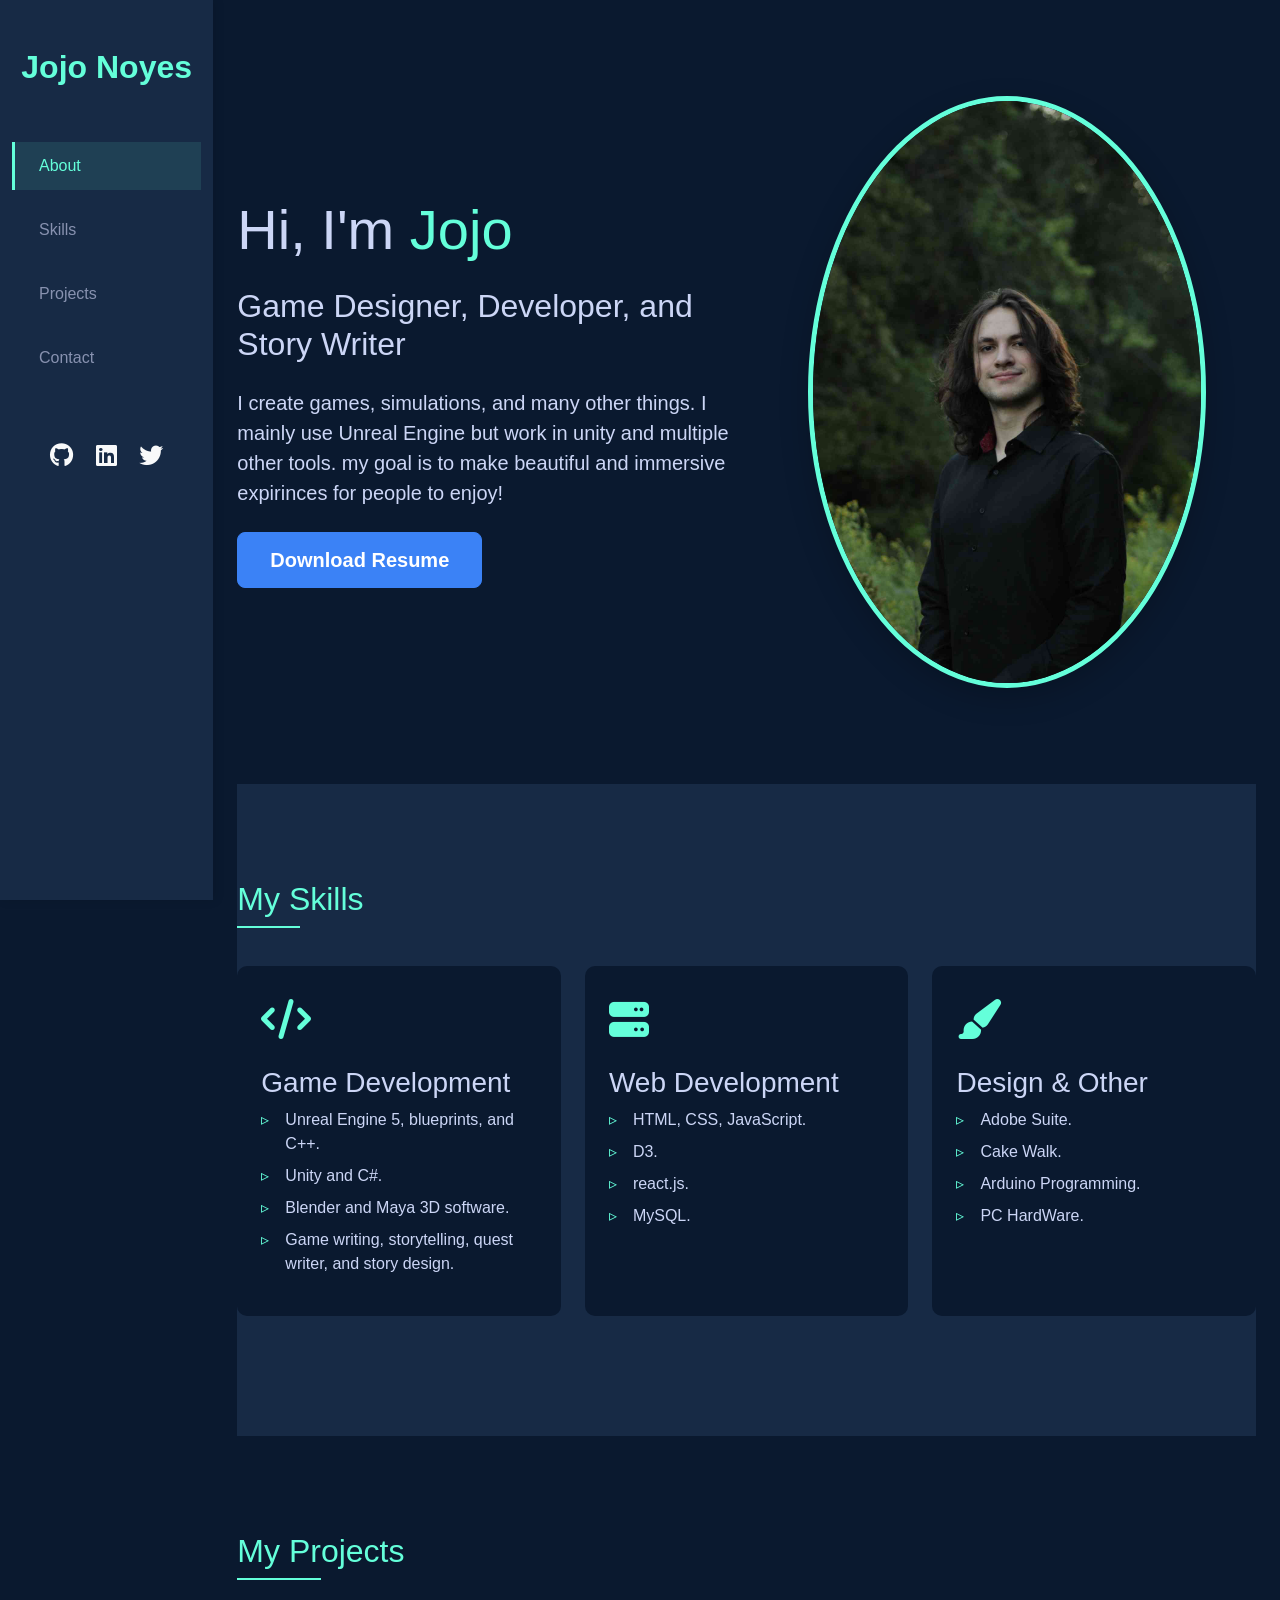
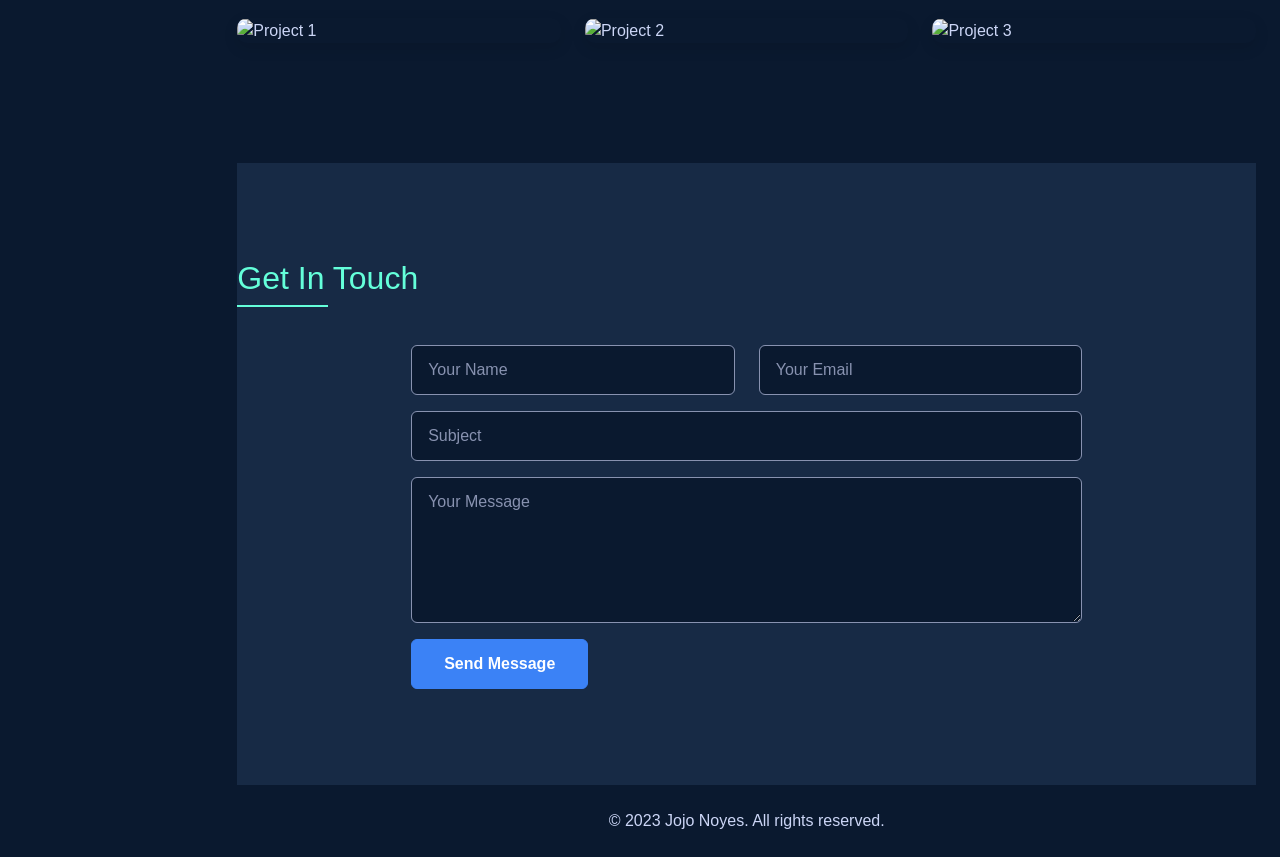
==== index.html @ c85f44bb "First" ====
<!DOCTYPE html>
<html lang="en">
<head>
    <meta charset="UTF-8">
    <meta name="viewport" content="width=device-width, initial-scale=1.0">
    <title>Jojo Noyes | Portfolio</title>
    <!-- Bootstrap CSS -->
    <link href="https://cdn.jsdelivr.net/npm/bootstrap@5.3.0/dist/css/bootstrap.min.css" rel="stylesheet">
    <!-- Font Awesome -->
    <link rel="stylesheet" href="https://cdnjs.cloudflare.com/ajax/libs/font-awesome/6.4.0/css/all.min.css">
    <!-- Custom CSS -->
    <link rel="stylesheet" href="styles.css">
</head>
<body data-bs-spy="scroll" data-bs-target="#sidebar">
    <div class="container-fluid">
        <div class="row">
            <!-- Sidebar Navigation -->
            <nav id="sidebar" class="col-md-3 col-lg-2 d-md-block sidebar collapse">
                <div class="position-sticky pt-5">
                    <div class="sidebar-logo text-center mb-5">
                        <h2>Jojo Noyes</h2>
                    </div>
                    <ul class="nav flex-column">
                        <li class="nav-item">
                            <a class="nav-link active" href="#about">About</a>
                        </li>
                        <li class="nav-item">
                            <a class="nav-link" href="#skills">Skills</a>
                        </li>
                        <li class="nav-item">
                            <a class="nav-link" href="#projects">Projects</a>
                        </li>
                        <li class="nav-item">
                            <a class="nav-link" href="#contact">Contact</a>
                        </li>
                    </ul>
                    <div class="social-icons mt-5 text-center">
                        <a href="#" class="text-light mx-2"><i class="fab fa-github"></i></a>
                        <a href="#" class="text-light mx-2"><i class="fab fa-linkedin"></i></a>
                        <a href="#" class="text-light mx-2"><i class="fab fa-twitter"></i></a>
                    </div>
                </div>
            </nav>

            <!-- Main Content -->
            <main class="col-md-9 ms-sm-auto col-lg-10 px-md-4">
                <!-- About Section -->
                <section id="about" class="section-padding">
                    <div class="row align-items-center">
                        <div class="col-lg-6">
                            <h1 class="display-4 mb-4">Hi, I'm <span class="text-highlight">Jojo</span></h1>
                            <h2 class="mb-4">Game Designer, Developer, and Story Writer</h2>
                            <p class="lead mb-4">I create games, simulations, and many other things. I mainly use Unreal Engine but work in unity and multiple other tools. my goal is to make beautiful and immersive expirinces for people to enjoy!</p>
                            <button class="btn btn-primary btn-lg">Download Resume</button>
                        </div>
                        <div class="col-lg-6 text-center">
                            <img src="Jojo.jpg" alt="Profile Image" class="img-fluid rounded-circle profile-img">
                        </div>
                    </div>
                </section>

                <!-- Skills Section -->
                <section id="skills" class="section-padding bg-alt">
                    <div class="row">
                        <div class="col-12">
                            <h2 class="section-title mb-5">My Skills</h2>
                        </div>
                    </div>
                    <div class="row">
                        <div class="col-md-4 mb-4">
                            <div class="skill-card p-4">
                                <div class="skill-icon mb-3">
                                    <i class="fas fa-code"></i>
                                </div>
                                <h3>Game Development</h3>
                                <ul class="skill-list">
                                    <li>Unreal Engine 5, blueprints, and C++.</li>
                                    <li>Unity and C#.</li>
                                    <li>Blender and Maya 3D software.</li>
                                    <li>Game writing, storytelling, quest writer, and story design.</li>
                                </ul>
                            </div>
                        </div>
                        <div class="col-md-4 mb-4">
                            <div class="skill-card p-4">
                                <div class="skill-icon mb-3">
                                    <i class="fas fa-server"></i>
                                </div>
                                <h3>Web Development</h3>
                                <ul class="skill-list">
                                    <li>HTML, CSS, JavaScript.</li>
                                    <li>D3.</li>
                                    <li>react.js.</li>
                                    <li>MySQL.</li>
                                </ul>
                            </div>
                        </div>
                        <div class="col-md-4 mb-4">
                            <div class="skill-card p-4">
                                <div class="skill-icon mb-3">
                                    <i class="fas fa-paint-brush"></i>
                                </div>
                                <h3>Design & Other</h3>
                                <ul class="skill-list">
                                    <li>Adobe Suite.</li>
                                    <li>Cake Walk.</li>
                                    <li>Arduino Programming.</li>
                                    <li>PC HardWare.</li>
                                </ul>
                            </div>
                        </div>
                    </div>
                </section>

                <!-- Projects Section -->
                <section id="projects" class="section-padding">
                    <div class="row">
                        <div class="col-12">
                            <h2 class="section-title mb-5">My Projects</h2>
                        </div>
                    </div>
                    <div class="row">
                        <div class="col-md-6 col-lg-4 mb-4">
                            <div class="project-card">
                                <img src="https://via.placeholder.com/600x400" class="card-img-top" alt="Project 1">
                                <div class="project-overlay">
                                    <h3>E-commerce Website</h3>
                                    <p>Full-stack e-commerce platform with React and Node.js</p>
                                    <a href="#" class="btn btn-outline-light">View Project</a>
                                </div>
                            </div>
                        </div>
                        <div class="col-md-6 col-lg-4 mb-4">
                            <div class="project-card">
                                <img src="https://via.placeholder.com/600x400" class="card-img-top" alt="Project 2">
                                <div class="project-overlay">
                                    <h3>Portfolio Template</h3>
                                    <p>Responsive portfolio template with Bootstrap</p>
                                    <a href="#" class="btn btn-outline-light">View Project</a>
                                </div>
                            </div>
                        </div>
                        <div class="col-md-6 col-lg-4 mb-4">
                            <div class="project-card">
                                <img src="https://via.placeholder.com/600x400" class="card-img-top" alt="Project 3">
                                <div class="project-overlay">
                                    <h3>Task Management App</h3>
                                    <p>Kanban-style task management application</p>
                                    <a href="#" class="btn btn-outline-light">View Project</a>
                                </div>
                            </div>
                        </div>
                    </div>
                </section>

                <!-- Contact Section -->
                <section id="contact" class="section-padding bg-alt">
                    <div class="row">
                        <div class="col-12">
                            <h2 class="section-title mb-5">Get In Touch</h2>
                        </div>
                    </div>
                    <div class="row justify-content-center">
                        <div class="col-lg-8">
                            <form id="contactForm">
                                <div class="row">
                                    <div class="col-md-6 mb-3">
                                        <input type="text" class="form-control" placeholder="Your Name" required>
                                    </div>
                                    <div class="col-md-6 mb-3">
                                        <input type="email" class="form-control" placeholder="Your Email" required>
                                    </div>
                                </div>
                                <div class="mb-3">
                                    <input type="text" class="form-control" placeholder="Subject">
                                </div>
                                <div class="mb-3">
                                    <textarea class="form-control" rows="5" placeholder="Your Message" required></textarea>
                                </div>
                                <button type="submit" class="btn btn-primary">Send Message</button>
                            </form>
                        </div>
                    </div>
                </section>

                <!-- Footer -->
                <footer class="py-4 text-center">
                    <p class="mb-0">&copy; 2023 Jojo Noyes. All rights reserved.</p>
                </footer>
            </main>
        </div>
    </div>

    <!-- Bootstrap JS Bundle with Popper -->
    <script src="https://cdn.jsdelivr.net/npm/bootstrap@5.3.0/dist/js/bootstrap.bundle.min.js"></script>
    <!-- Custom JS -->
    <script src="script.js"></script>
</body>
</html>
---- styles.css ----
:root {
    --primary-dark: #0a192f;    /* Navy blue */
    --primary-light: #172a45;   /* Lighter navy */
    --secondary-dark: #1e3a8a;  /* Darker blue */
    --accent-color: #64ffda;    /* Teal accent */
    --text-primary: #ccd6f6;    /* Light gray-blue */
    --text-secondary: #8892b0;  /* Gray-blue */
    --highlight-color: #3b82f6; /* Bright blue for contrast */
}

body {
    font-family: 'Segoe UI', Tahoma, Geneva, Verdana, sans-serif;
    background-color: var(--primary-dark);
    color: var(--text-primary);
    overflow-x: hidden;
}

/* Sidebar Styles */
#sidebar {
    background-color: var(--primary-light);
    min-height: 100vh;
    position: fixed;
    box-shadow: 2px 0 10px rgba(0, 0, 0, 0.1);
    z-index: 1000;
}

.sidebar-logo h2 {
    color: var(--accent-color);
    font-weight: 700;
}

.nav-link {
    color: var(--text-secondary);
    margin: 0.5rem 0;
    padding: 0.75rem 1.5rem;
    border-left: 3px solid transparent;
    transition: all 0.3s ease;
}

.nav-link:hover, .nav-link.active {
    color: var(--accent-color);
    border-left: 3px solid var(--accent-color);
    background-color: rgba(100, 255, 218, 0.1);
}

.social-icons {
    font-size: 1.5rem;
}

.social-icons a {
    transition: color 0.3s ease;
}

.social-icons a:hover {
    color: var(--accent-color) !important;
}

/* Main Content Styles */
main {
    margin-left: 0;
    transition: margin-left 0.3s ease;
}

.section-padding {
    padding: 6rem 0;
}

.bg-alt {
    background-color: var(--primary-light);
}

.section-title {
    color: var(--accent-color);
    position: relative;
    display: inline-block;
}

.section-title::after {
    content: '';
    position: absolute;
    width: 50%;
    height: 2px;
    background-color: var(--accent-color);
    bottom: -10px;
    left: 0;
}

/* About Section */
.profile-img {
    max-width: 80%;
    border: 5px solid var(--accent-color);
    box-shadow: 0 10px 30px rgba(0, 0, 0, 0.2);
}

.text-highlight {
    color: var(--accent-color);
}

.btn-primary {
    background-color: var(--highlight-color);
    border-color: var(--highlight-color);
    padding: 0.75rem 2rem;
    font-weight: 600;
    transition: all 0.3s ease;
}

.btn-primary:hover {
    background-color: transparent;
    color: var(--highlight-color);
    border-color: var(--highlight-color);
    transform: translateY(-3px);
}

/* Skills Section */
.skill-card {
    background-color: var(--primary-dark);
    border-radius: 10px;
    transition: transform 0.3s ease, box-shadow 0.3s ease;
    height: 100%;
}

.skill-card:hover {
    transform: translateY(-10px);
    box-shadow: 0 10px 20px rgba(0, 0, 0, 0.2);
}

.skill-icon {
    font-size: 2.5rem;
    color: var(--accent-color);
}

.skill-list {
    list-style: none;
    padding: 0;
}

.skill-list li {
    margin-bottom: 0.5rem;
    position: relative;
    padding-left: 1.5rem;
}

.skill-list li::before {
    content: '▹';
    position: absolute;
    left: 0;
    color: var(--accent-color);
}

/* Projects Section */
.project-card {
    position: relative;
    border-radius: 10px;
    overflow: hidden;
    box-shadow: 0 5px 15px rgba(0, 0, 0, 0.1);
    transition: transform 0.3s ease;
    height: 100%;
}

.project-card img {
    transition: transform 0.5s ease;
}

.project-card:hover img {
    transform: scale(1.1);
}

.project-overlay {
    position: absolute;
    top: 0;
    left: 0;
    width: 100%;
    height: 100%;
    background: rgba(10, 25, 47, 0.9);
    display: flex;
    flex-direction: column;
    justify-content: center;
    align-items: center;
    opacity: 0;
    transition: opacity 0.3s ease;
    padding: 2rem;
    text-align: center;
}

.project-card:hover .project-overlay {
    opacity: 1;
}

.project-overlay h3 {
    color: var(--accent-color);
    margin-bottom: 1rem;
}

/* Contact Section */
#contactForm .form-control {
    background-color: var(--primary-dark);
    border: 1px solid var(--text-secondary);
    color: var(--text-primary);
    padding: 0.75rem 1rem;
}

#contactForm .form-control:focus {
    border-color: var(--accent-color);
    box-shadow: 0 0 0 0.25rem rgba(100, 255, 218, 0.25);
}

#contactForm .form-control::placeholder {
    color: var(--text-secondary);
}

/* Responsive Styles */
@media (max-width: 991.98px) {
    #sidebar {
        width: 100%;
        height: auto;
        position: relative;
        min-height: auto;
    }
    
    main {
        margin-left: 0;
    }
    
    .section-padding {
        padding: 4rem 0;
    }
}

@media (max-width: 767.98px) {
    .profile-img {
        max-width: 60%;
        margin-top: 2rem;
    }
    
    .section-title::after {
        width: 100%;
    }
}

/* Animation */
@keyframes fadeIn {
    from { opacity: 0; transform: translateY(20px); }
    to { opacity: 1; transform: translateY(0); }
}

.section-padding {
    animation: fadeIn 0.8s ease forwards;
}

/* Delay animations for each section */
#skills {
    animation-delay: 0.2s;
}

#projects {
    animation-delay: 0.4s;
}

#contact {
    animation-delay: 0.6s;
}
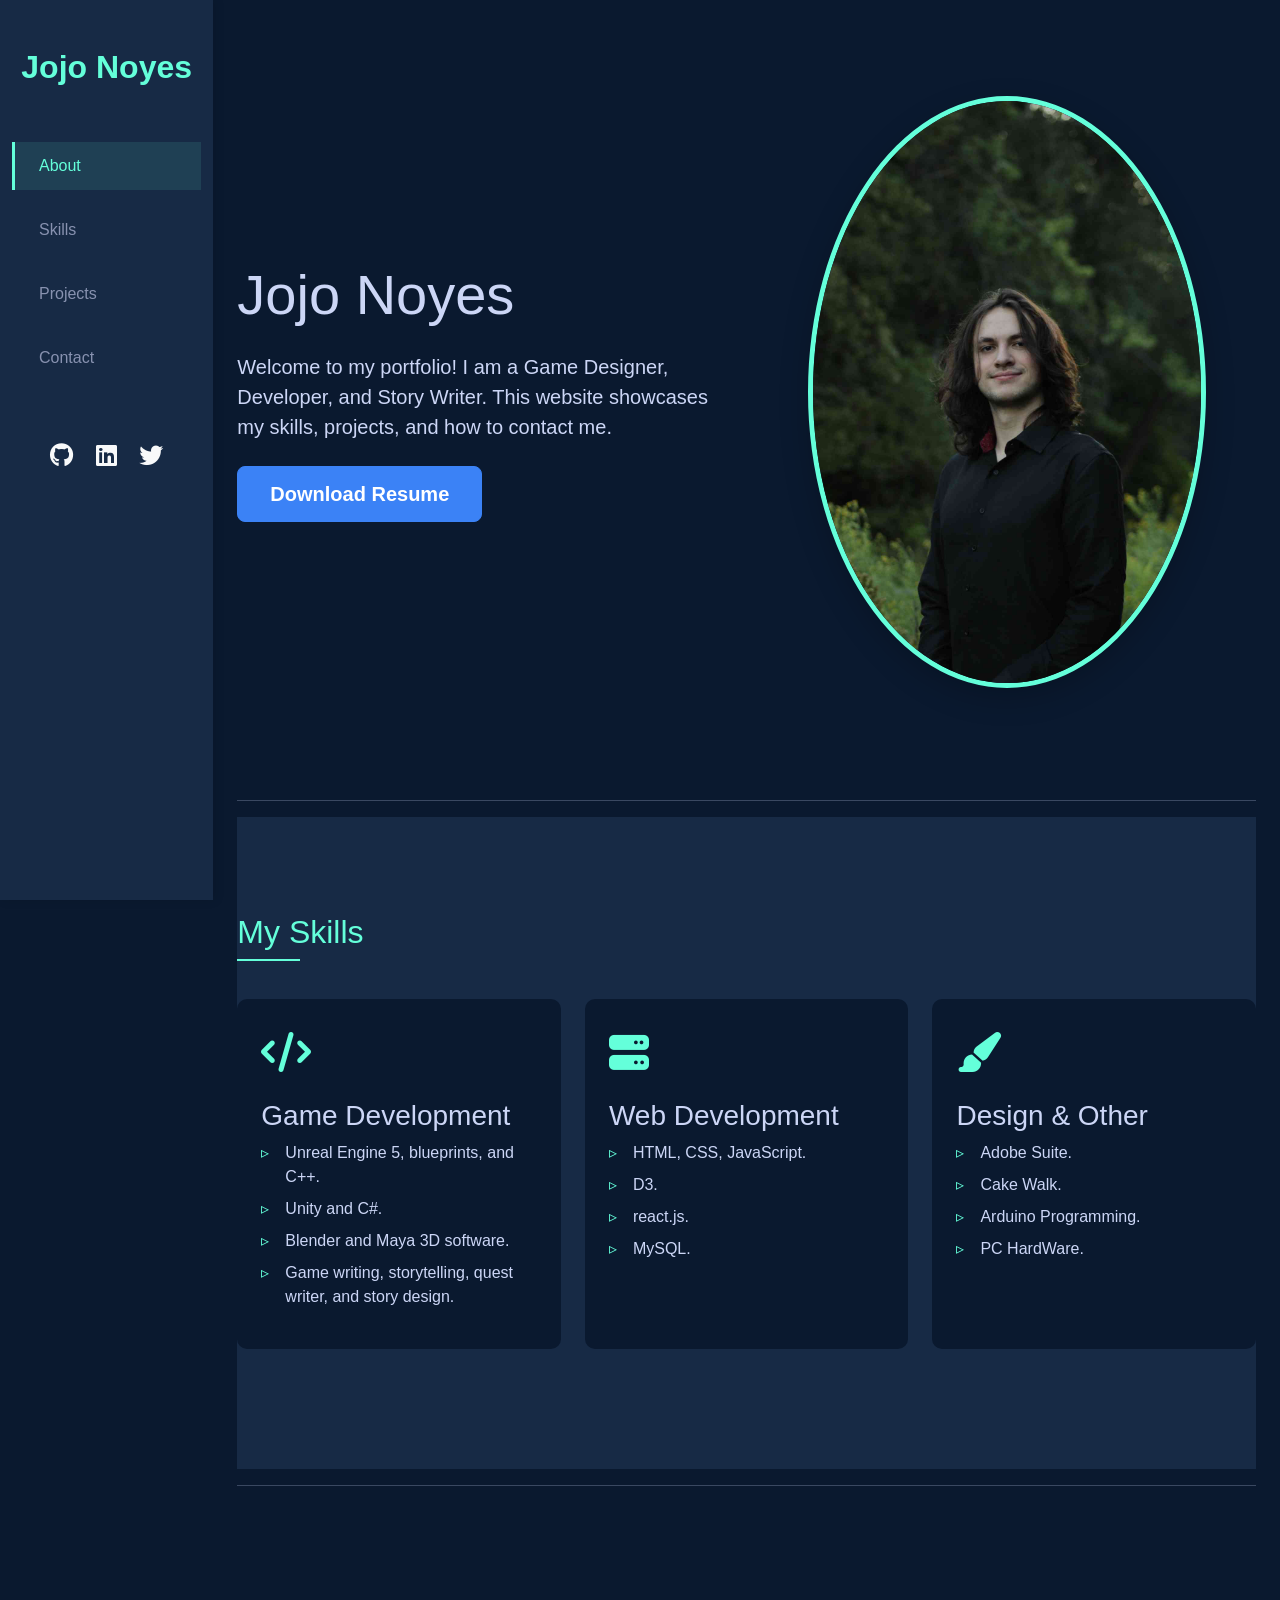
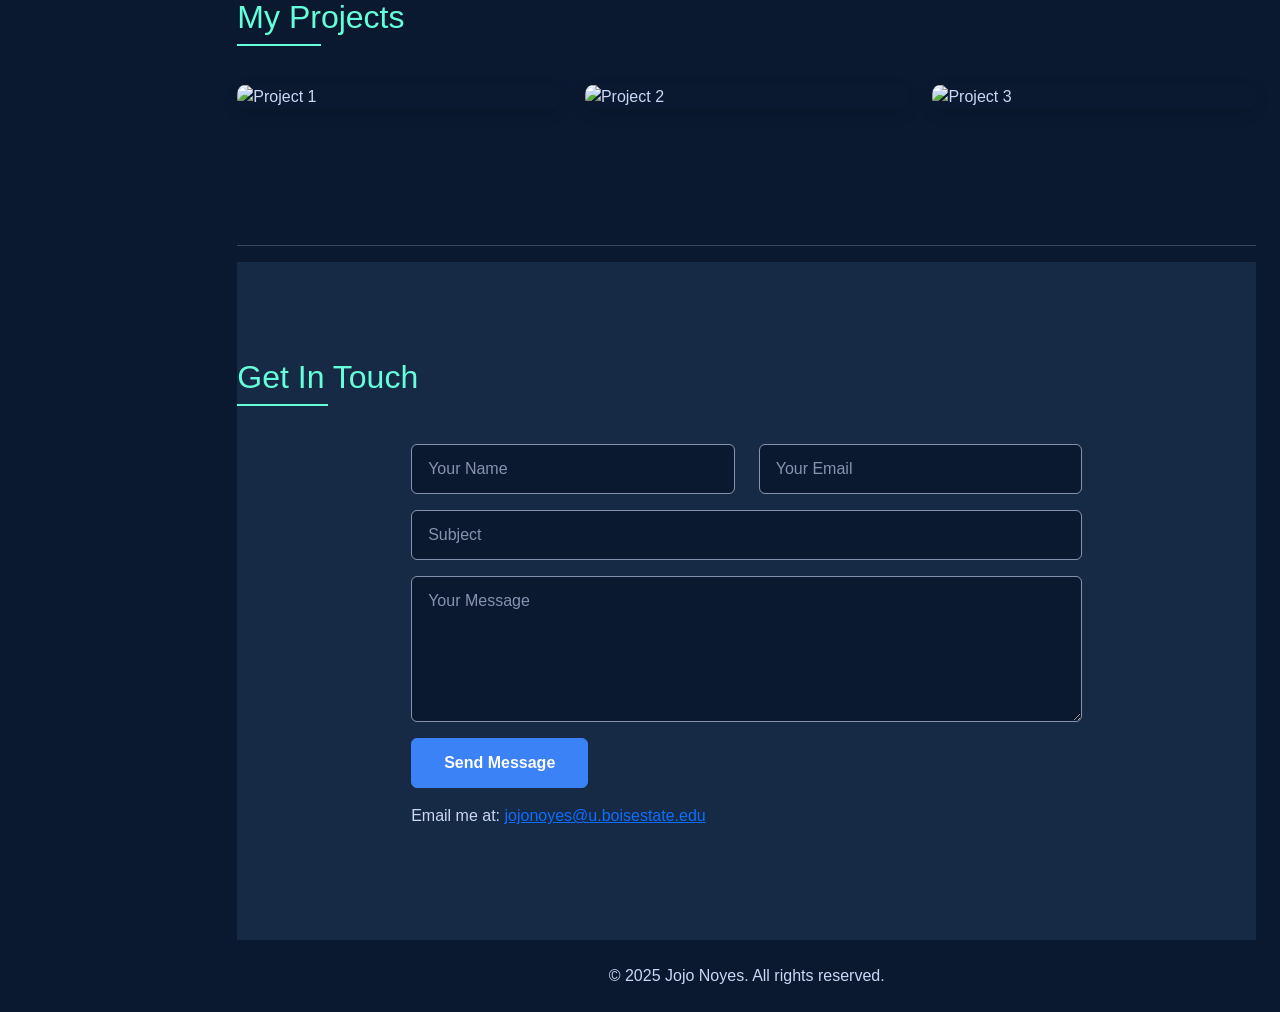
==== commit a5b43767: "Update index.html" ====
--- a/index.html
+++ b/index.html
@@ -48,16 +48,16 @@
                 <section id="about" class="section-padding">
                     <div class="row align-items-center">
                         <div class="col-lg-6">
-                            <h1 class="display-4 mb-4">Hi, I'm <span class="text-highlight">Jojo</span></h1>
-                            <h2 class="mb-4">Game Designer, Developer, and Story Writer</h2>
-                            <p class="lead mb-4">I create games, simulations, and many other things. I mainly use Unreal Engine but work in unity and multiple other tools. my goal is to make beautiful and immersive expirinces for people to enjoy!</p>
+                            <h1 class="display-4 mb-4">Jojo Noyes</h1> <!-- Changed to <h1> -->
+                            <p class="lead mb-4">Welcome to my portfolio! I am a Game Designer, Developer, and Story Writer. This website showcases my skills, projects, and how to contact me.</p> <!-- Added brief intro -->
                             <button class="btn btn-primary btn-lg">Download Resume</button>
                         </div>
                         <div class="col-lg-6 text-center">
-                            <img src="Jojo.jpg" alt="Profile Image" class="img-fluid rounded-circle profile-img">
-                        </div>
-                    </div>
-                </section>
+                            <img src="Jojo.jpg" alt="Profile Image" class="img-fluid rounded-circle profile-img"> <!-- Image already present -->
+                        </div>
+                    </div>
+                </section>
+                <hr> <!-- Added horizontal rule -->
 
                 <!-- Skills Section -->
                 <section id="skills" class="section-padding bg-alt">
@@ -111,6 +111,7 @@
                         </div>
                     </div>
                 </section>
+                <hr> <!-- Added horizontal rule -->
 
                 <!-- Projects Section -->
                 <section id="projects" class="section-padding">
@@ -125,8 +126,8 @@
                                 <img src="https://via.placeholder.com/600x400" class="card-img-top" alt="Project 1">
                                 <div class="project-overlay">
                                     <h3>E-commerce Website</h3>
-                                    <p>Full-stack e-commerce platform with React and Node.js</p>
-                                    <a href="#" class="btn btn-outline-light">View Project</a>
+                                    <p>Lorem ipsum dolor sit amet, consectetur adipiscing elit. Integer nec odio.</p> <!-- Placeholder text -->
+                                    <a href="https://example.com" class="btn btn-outline-light">View Project</a> <!-- Hyperlink -->
                                 </div>
                             </div>
                         </div>
@@ -152,6 +153,7 @@
                         </div>
                     </div>
                 </section>
+                <hr> <!-- Added horizontal rule -->
 
                 <!-- Contact Section -->
                 <section id="contact" class="section-padding bg-alt">
@@ -179,13 +181,14 @@
                                 </div>
                                 <button type="submit" class="btn btn-primary">Send Message</button>
                             </form>
+                            <p class="mt-3">Email me at: <a href="mailto:jojo@example.com">jojonoyes@u.boisestate.edu</a></p> <!-- Hyperlink for email -->
                         </div>
                     </div>
                 </section>
 
                 <!-- Footer -->
                 <footer class="py-4 text-center">
-                    <p class="mb-0">&copy; 2023 Jojo Noyes. All rights reserved.</p>
+                    <p class="mb-0">&copy; 2025 Jojo Noyes. All rights reserved.</p>
                 </footer>
             </main>
         </div>
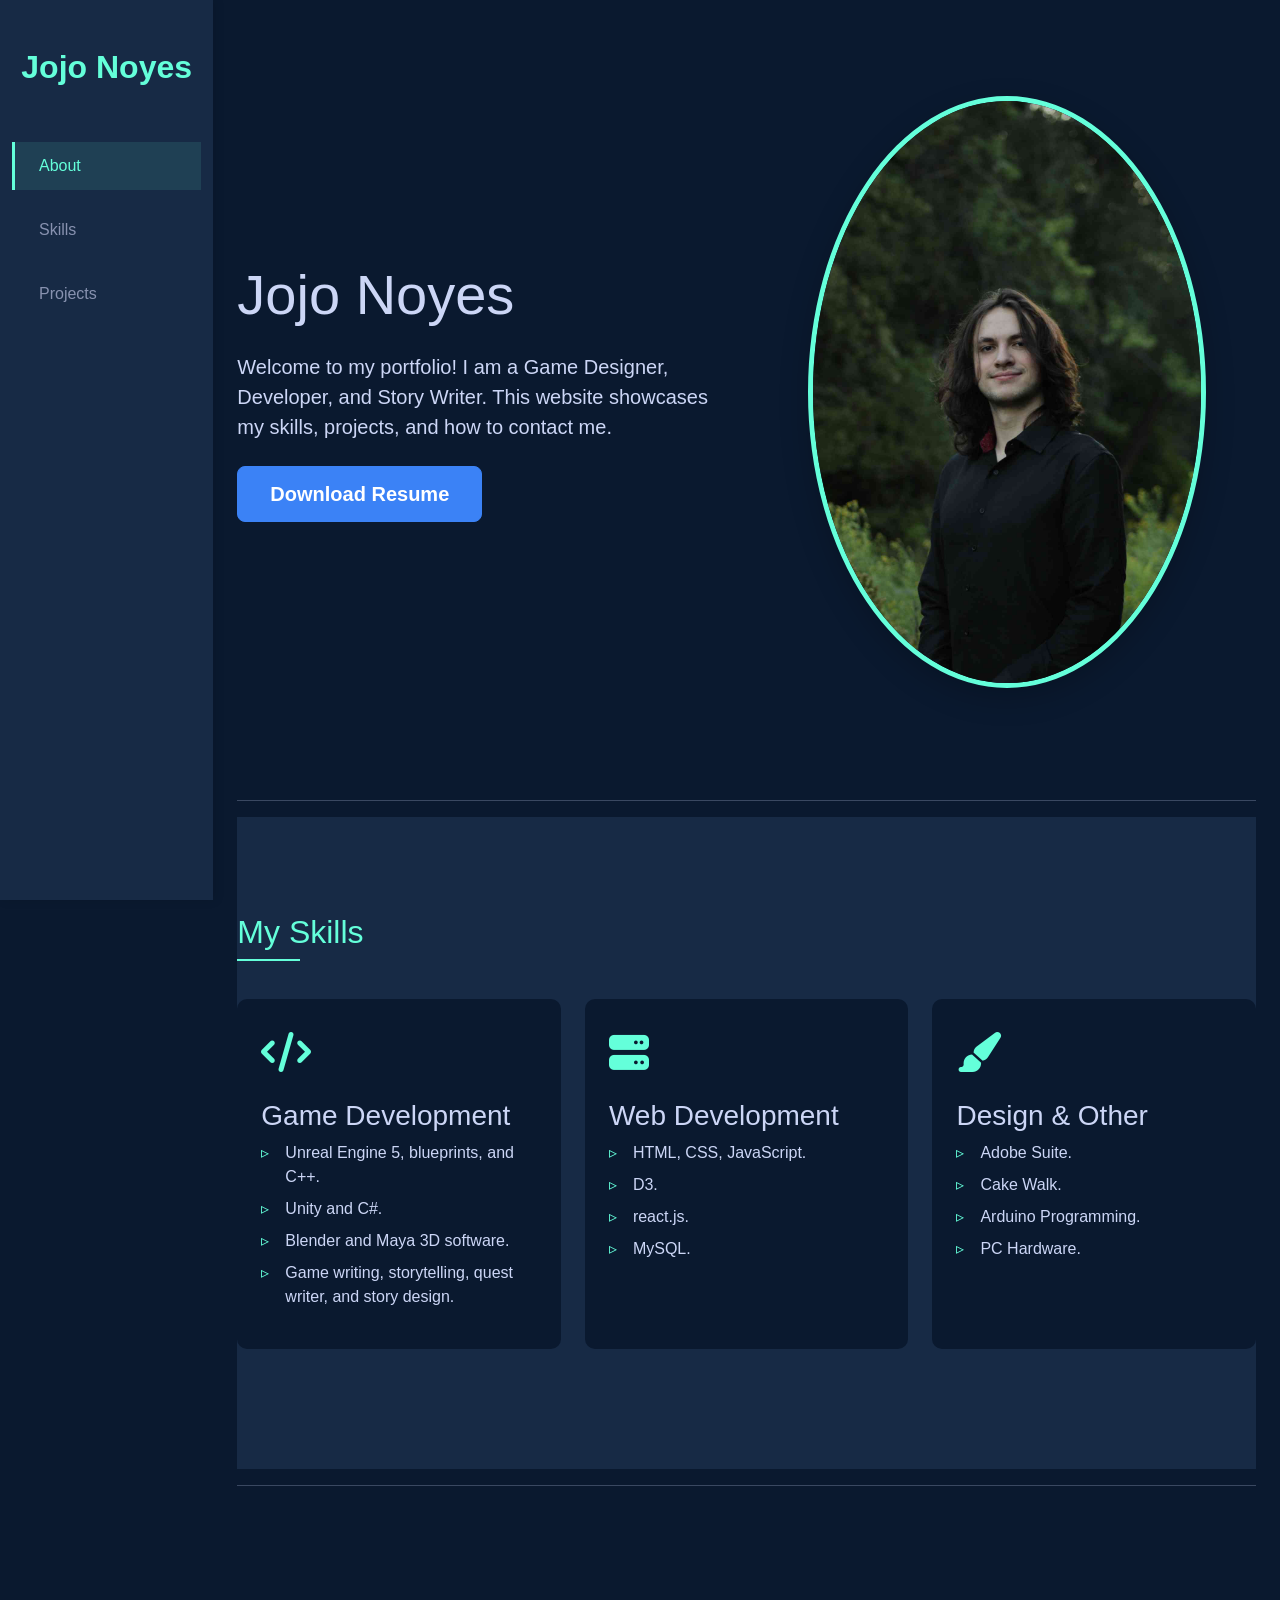
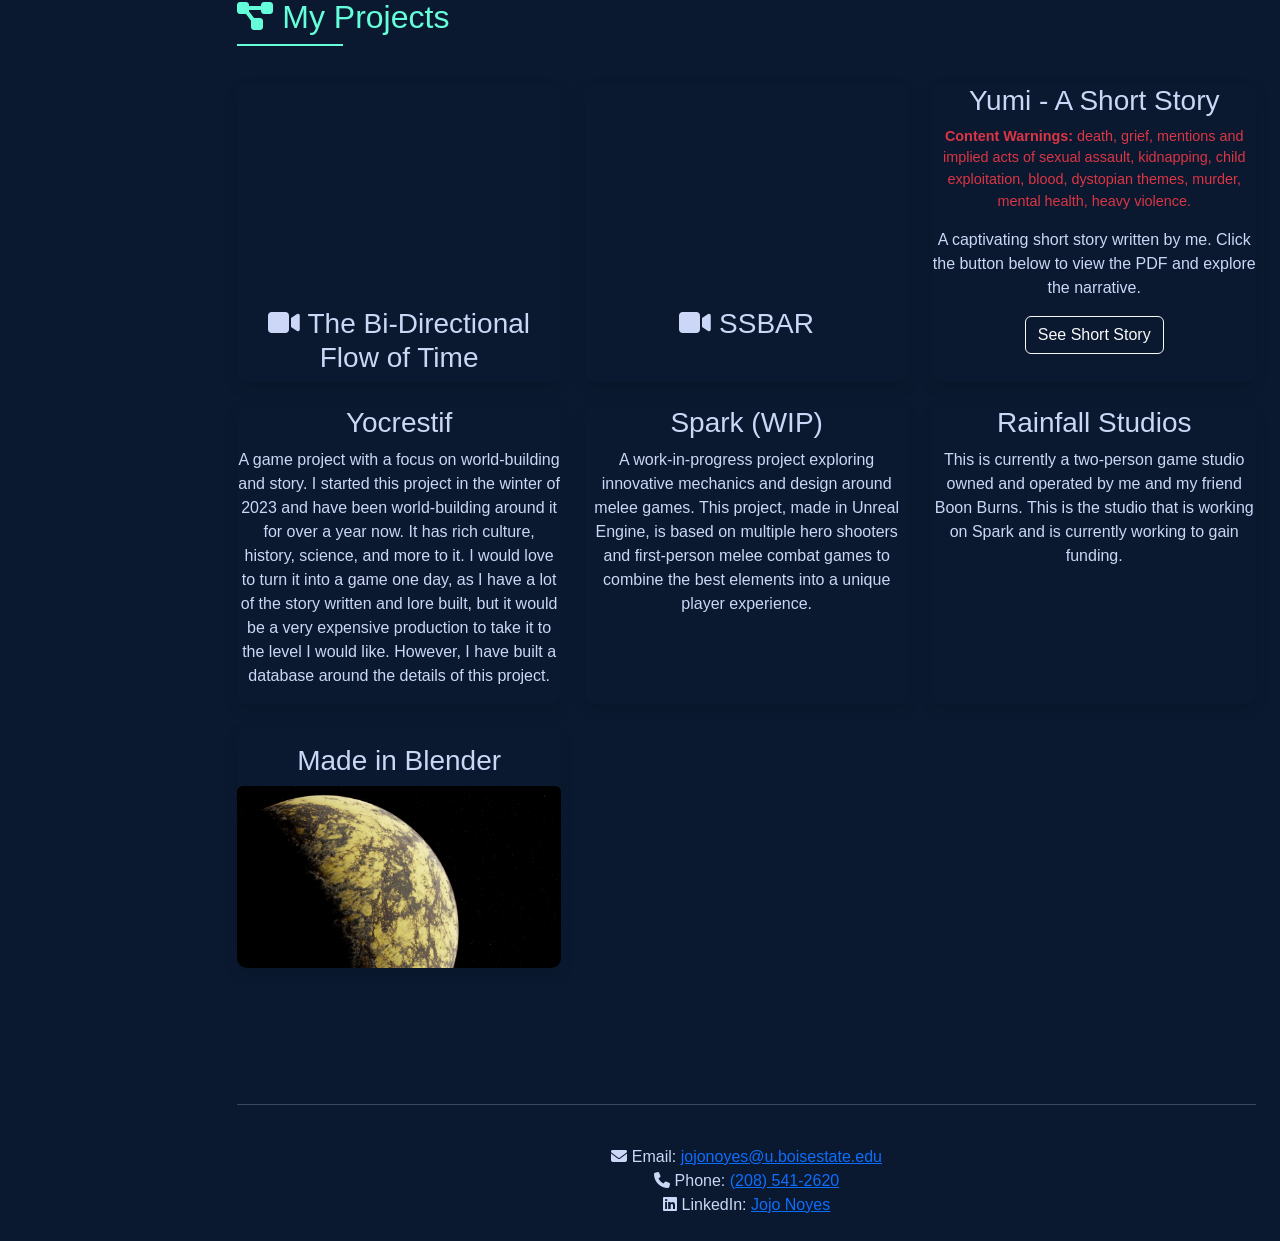
==== commit 09d20378: "main update to finished" ====
--- a/index.html
+++ b/index.html
@@ -30,15 +30,7 @@
                         <li class="nav-item">
                             <a class="nav-link" href="#projects">Projects</a>
                         </li>
-                        <li class="nav-item">
-                            <a class="nav-link" href="#contact">Contact</a>
-                        </li>
                     </ul>
-                    <div class="social-icons mt-5 text-center">
-                        <a href="#" class="text-light mx-2"><i class="fab fa-github"></i></a>
-                        <a href="#" class="text-light mx-2"><i class="fab fa-linkedin"></i></a>
-                        <a href="#" class="text-light mx-2"><i class="fab fa-twitter"></i></a>
-                    </div>
                 </div>
             </nav>
 
@@ -105,7 +97,7 @@
                                     <li>Adobe Suite.</li>
                                     <li>Cake Walk.</li>
                                     <li>Arduino Programming.</li>
-                                    <li>PC HardWare.</li>
+                                    <li>PC Hardware.</li>
                                 </ul>
                             </div>
                         </div>
@@ -117,78 +109,86 @@
                 <section id="projects" class="section-padding">
                     <div class="row">
                         <div class="col-12">
-                            <h2 class="section-title mb-5">My Projects</h2>
-                        </div>
-                    </div>
-                    <div class="row">
-                        <div class="col-md-6 col-lg-4 mb-4">
-                            <div class="project-card">
-                                <img src="https://via.placeholder.com/600x400" class="card-img-top" alt="Project 1">
-                                <div class="project-overlay">
-                                    <h3>E-commerce Website</h3>
-                                    <p>Lorem ipsum dolor sit amet, consectetur adipiscing elit. Integer nec odio.</p> <!-- Placeholder text -->
-                                    <a href="https://example.com" class="btn btn-outline-light">View Project</a> <!-- Hyperlink -->
-                                </div>
-                            </div>
-                        </div>
-                        <div class="col-md-6 col-lg-4 mb-4">
-                            <div class="project-card">
-                                <img src="https://via.placeholder.com/600x400" class="card-img-top" alt="Project 2">
-                                <div class="project-overlay">
-                                    <h3>Portfolio Template</h3>
-                                    <p>Responsive portfolio template with Bootstrap</p>
-                                    <a href="#" class="btn btn-outline-light">View Project</a>
-                                </div>
-                            </div>
-                        </div>
-                        <div class="col-md-6 col-lg-4 mb-4">
-                            <div class="project-card">
-                                <img src="https://via.placeholder.com/600x400" class="card-img-top" alt="Project 3">
-                                <div class="project-overlay">
-                                    <h3>Task Management App</h3>
-                                    <p>Kanban-style task management application</p>
-                                    <a href="#" class="btn btn-outline-light">View Project</a>
-                                </div>
+                            <h2 class="section-title mb-5"><i class="fas fa-project-diagram"></i> My Projects</h2>
+                        </div>
+                    </div>
+                    <div class="row">
+                        <!-- Videos -->
+                        <div class="col-md-6 col-lg-4 mb-4">
+                            <div class="project-card">
+                                <iframe width="100%" height="200" src="https://www.youtube.com/embed/xebSsUXjtmE" 
+                                    title="YouTube video player" frameborder="0" allow="accelerometer; autoplay; 
+                                    clipboard-write; encrypted-media; gyroscope; picture-in-picture" allowfullscreen>
+                                </iframe>
+                                <h3 class="mt-3 text-center"><i class="fas fa-video"></i> The Bi-Directional Flow of Time</h3>
+                            </div>
+                        </div>
+                        <div class="col-md-6 col-lg-4 mb-4">
+                            <div class="project-card">
+                                <iframe width="100%" height="200" src="https://www.youtube.com/embed/q4W_JWGr3F8" 
+                                    title="YouTube video player" frameborder="0" allow="accelerometer; autoplay; 
+                                    clipboard-write; encrypted-media; gyroscope; picture-in-picture" allowfullscreen>
+                                </iframe>
+                                <h3 class="mt-3 text-center"><i class="fas fa-video"></i> SSBAR</h3>
+                            </div>
+                        </div>
+
+                        <!-- Placeholder for Short Story -->
+                        <div class="col-md-6 col-lg-4 mb-4">
+                            <div class="project-card">
+                                <h3 class="text-center">Yumi - A Short Story</h3>
+                                <p class="text-center text-danger" style="font-size: 0.9rem;">
+                                    <strong>Content Warnings:</strong> death, grief, mentions and implied acts of sexual assault, kidnapping, child exploitation, blood, dystopian themes, murder, mental health, heavy violence.
+                                </p>
+                                <p class="text-center">A captivating short story written by me. Click the button below to view the PDF and explore the narrative.</p>
+                                <div class="text-center">
+                                    <a href="short-story.pdf" class="btn btn-outline-light" download>See Short Story</a>
+                                </div>
+                            </div>
+                        </div>
+
+                        <!-- Placeholder for Yocrestif -->
+                        <div class="col-md-6 col-lg-4 mb-4">
+                            <div class="project-card">
+                                <h3 class="text-center">Yocrestif</h3>
+                                <p class="text-center">A game project with a focus on world-building and story. I started this project in the winter of 2023 and have been world-building around it for over a year now. It has rich culture, history, science, and more to it. I would love to turn it into a game one day, as I have a lot of the story written and lore built, but it would be a very expensive production to take it to the level I would like. However, I have built a database around the details of this project.</p>
+                            </div>
+                        </div>
+
+                        <!-- Placeholder for Spark -->
+                        <div class="col-md-6 col-lg-4 mb-4">
+                            <div class="project-card">
+                                <h3 class="text-center">Spark (WIP)</h3>
+                                <p class="text-center">A work-in-progress project exploring innovative mechanics and design around melee games. This project, made in Unreal Engine, is based on multiple hero shooters and first-person melee combat games to combine the best elements into a unique player experience.</p>
+                            </div>
+                        </div>
+
+                        <!-- Placeholder for Rainfall Studios -->
+                        <div class="col-md-6 col-lg-4 mb-4">
+                            <div class="project-card">
+                                <h3 class="text-center">Rainfall Studios</h3>
+                                <p class="text-center">This is currently a two-person game studio owned and operated by me and my friend Boon Burns. This is the studio that is working on Spark and is currently working to gain funding.</p>
+                            </div>
+                        </div>
+
+                        <!-- Planet Image -->
+                        <div class="col-md-6 col-lg-4 mb-4">
+                            <div class="project-card">
+                                <h3 class="mt-3 text-center">Made in Blender</h3>
+                                <img src="planet.png" alt="Planet" class="img-fluid rounded">
                             </div>
                         </div>
                     </div>
                 </section>
                 <hr> <!-- Added horizontal rule -->
 
-                <!-- Contact Section -->
-                <section id="contact" class="section-padding bg-alt">
-                    <div class="row">
-                        <div class="col-12">
-                            <h2 class="section-title mb-5">Get In Touch</h2>
-                        </div>
-                    </div>
-                    <div class="row justify-content-center">
-                        <div class="col-lg-8">
-                            <form id="contactForm">
-                                <div class="row">
-                                    <div class="col-md-6 mb-3">
-                                        <input type="text" class="form-control" placeholder="Your Name" required>
-                                    </div>
-                                    <div class="col-md-6 mb-3">
-                                        <input type="email" class="form-control" placeholder="Your Email" required>
-                                    </div>
-                                </div>
-                                <div class="mb-3">
-                                    <input type="text" class="form-control" placeholder="Subject">
-                                </div>
-                                <div class="mb-3">
-                                    <textarea class="form-control" rows="5" placeholder="Your Message" required></textarea>
-                                </div>
-                                <button type="submit" class="btn btn-primary">Send Message</button>
-                            </form>
-                            <p class="mt-3">Email me at: <a href="mailto:jojo@example.com">jojonoyes@u.boisestate.edu</a></p> <!-- Hyperlink for email -->
-                        </div>
-                    </div>
-                </section>
-
                 <!-- Footer -->
                 <footer class="py-4 text-center">
-                    <p class="mb-0">&copy; 2025 Jojo Noyes. All rights reserved.</p>
+                    <p class="mb-0">
+                        <i class="fas fa-envelope"></i> Email: <a href="mailto:jojonoyes@u.boisestate.edu">jojonoyes@u.boisestate.edu</a><br>
+                        <i class="fas fa-phone"></i> Phone: <a href="tel:+12085412620">(208) 541-2620</a><br>
+                        <i class="fab fa-linkedin"></i> LinkedIn: <a href="https://www.linkedin.com/in/jojo-noyes-a95190347/" target="_blank">Jojo Noyes</a>
+                    </p>
                 </footer>
             </main>
         </div>
--- a/styles.css
+++ b/styles.css
@@ -63,6 +63,9 @@
 
 .section-padding {
     padding: 6rem 0;
+    opacity: 0;
+    transform: translateY(20px);
+    transition: opacity 0.6s ease, transform 0.6s ease;
 }
 
 .bg-alt {
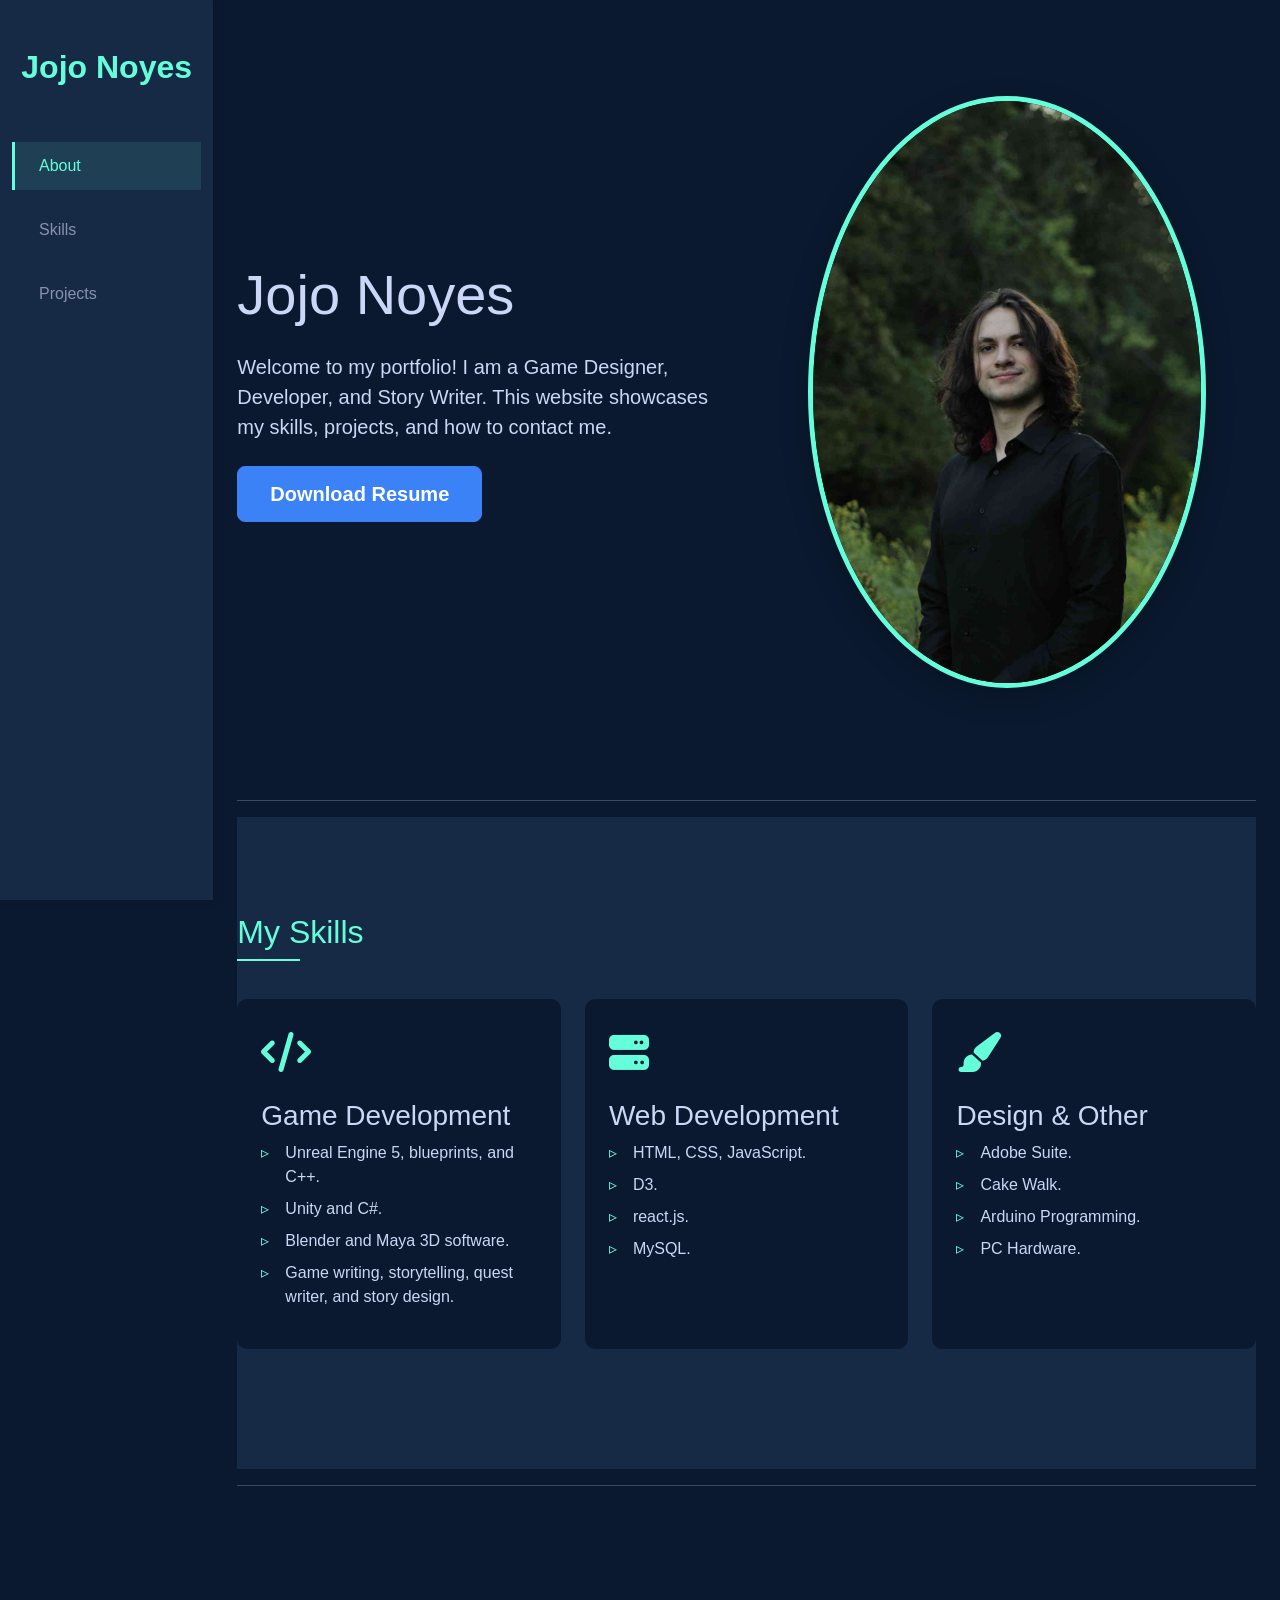
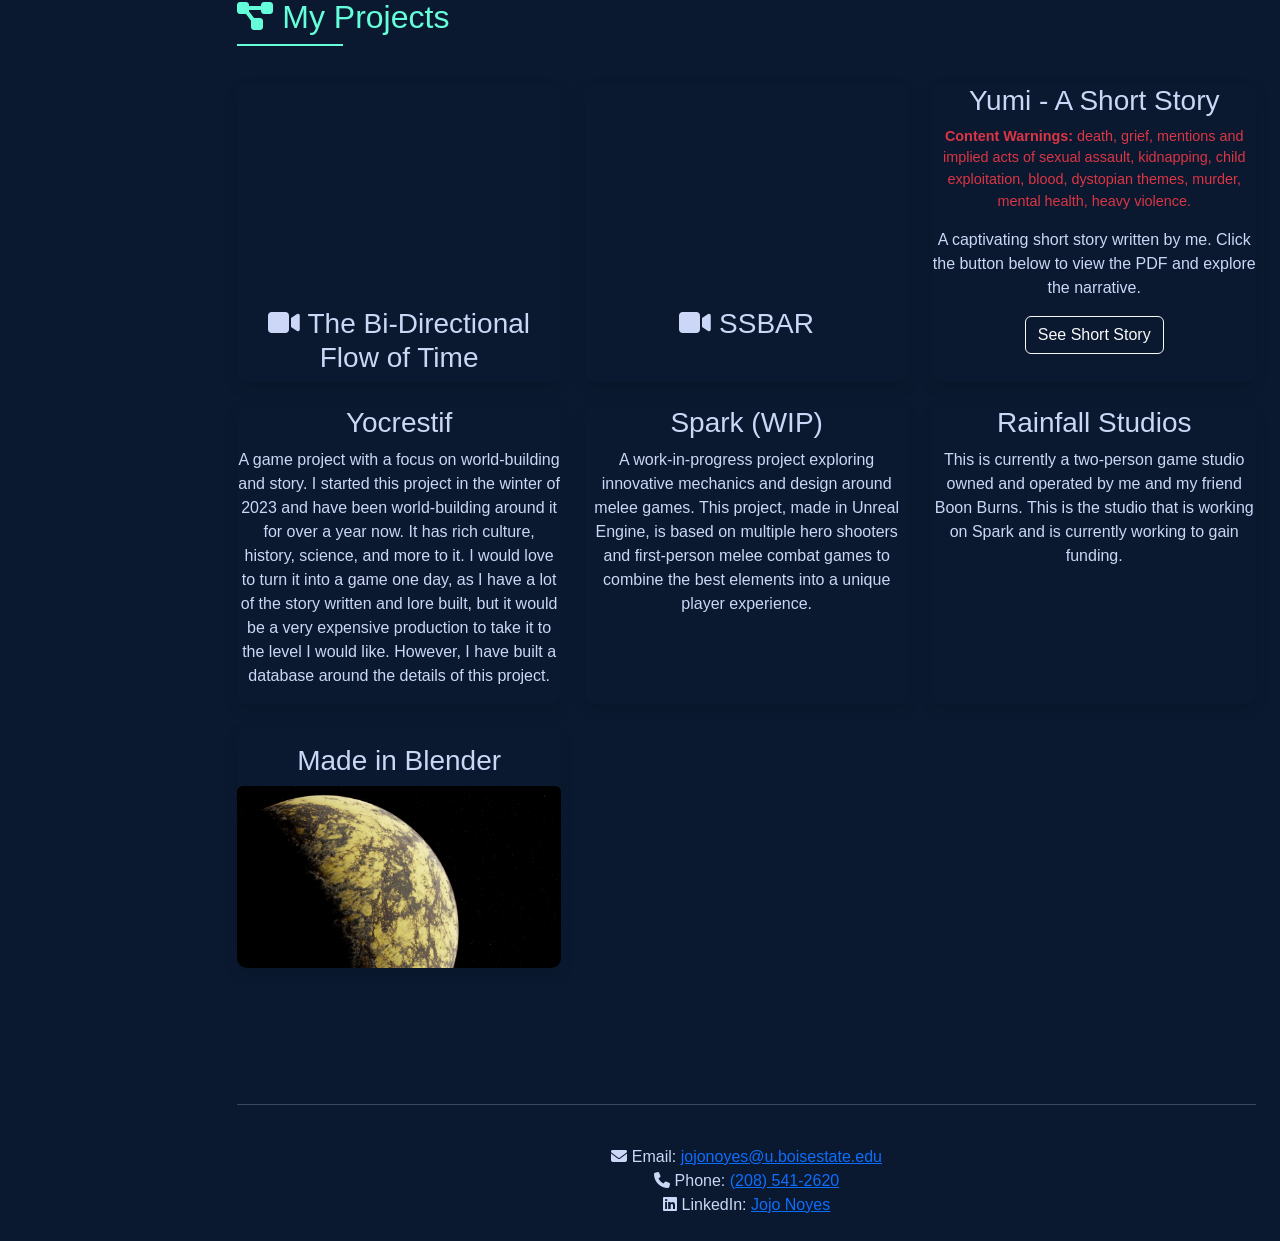
==== commit 573afcea: "fix 2" ====
--- a/index.html
+++ b/index.html
@@ -5,11 +5,11 @@
     <meta name="viewport" content="width=device-width, initial-scale=1.0">
     <title>Jojo Noyes | Portfolio</title>
     <!-- Bootstrap CSS -->
-    <link href="https://cdn.jsdelivr.net/npm/bootstrap@5.3.0/dist/css/bootstrap.min.css" rel="stylesheet">
+    <link href="https://cdn.jsdelivr.net/npm/bootstrap@5.3.0/dist/css/bootstrap.min.css" rel="stylesheet" media="print" onload="this.media='all'">
     <!-- Font Awesome -->
-    <link rel="stylesheet" href="https://cdnjs.cloudflare.com/ajax/libs/font-awesome/6.4.0/css/all.min.css">
+    <link rel="stylesheet" href="https://cdnjs.cloudflare.com/ajax/libs/font-awesome/6.4.0/css/all.min.css" media="print" onload="this.media='all'">
     <!-- Custom CSS -->
-    <link rel="stylesheet" href="styles.css">
+    <link rel="stylesheet" href="styles.css" media="print" onload="this.media='all'">
 </head>
 <body data-bs-spy="scroll" data-bs-target="#sidebar">
     <div class="container-fluid">
@@ -42,7 +42,9 @@
                         <div class="col-lg-6">
                             <h1 class="display-4 mb-4">Jojo Noyes</h1> <!-- Changed to <h1> -->
                             <p class="lead mb-4">Welcome to my portfolio! I am a Game Designer, Developer, and Story Writer. This website showcases my skills, projects, and how to contact me.</p> <!-- Added brief intro -->
-                            <button class="btn btn-primary btn-lg">Download Resume</button>
+                            <button class="btn btn-primary btn-lg">
+                                <a href="Joseph_Noyes_Resume (1) - Copy.pdf" download style="color: white; text-decoration: none;">Download Resume</a>
+                            </button>
                         </div>
                         <div class="col-lg-6 text-center">
                             <img src="Jojo.jpg" alt="Profile Image" class="img-fluid rounded-circle profile-img"> <!-- Image already present -->
@@ -197,6 +199,6 @@
     <!-- Bootstrap JS Bundle with Popper -->
     <script src="https://cdn.jsdelivr.net/npm/bootstrap@5.3.0/dist/js/bootstrap.bundle.min.js"></script>
     <!-- Custom JS -->
-    <script src="script.js"></script>
+    <script src="/script.js" async></script>
 </body>
 </html>
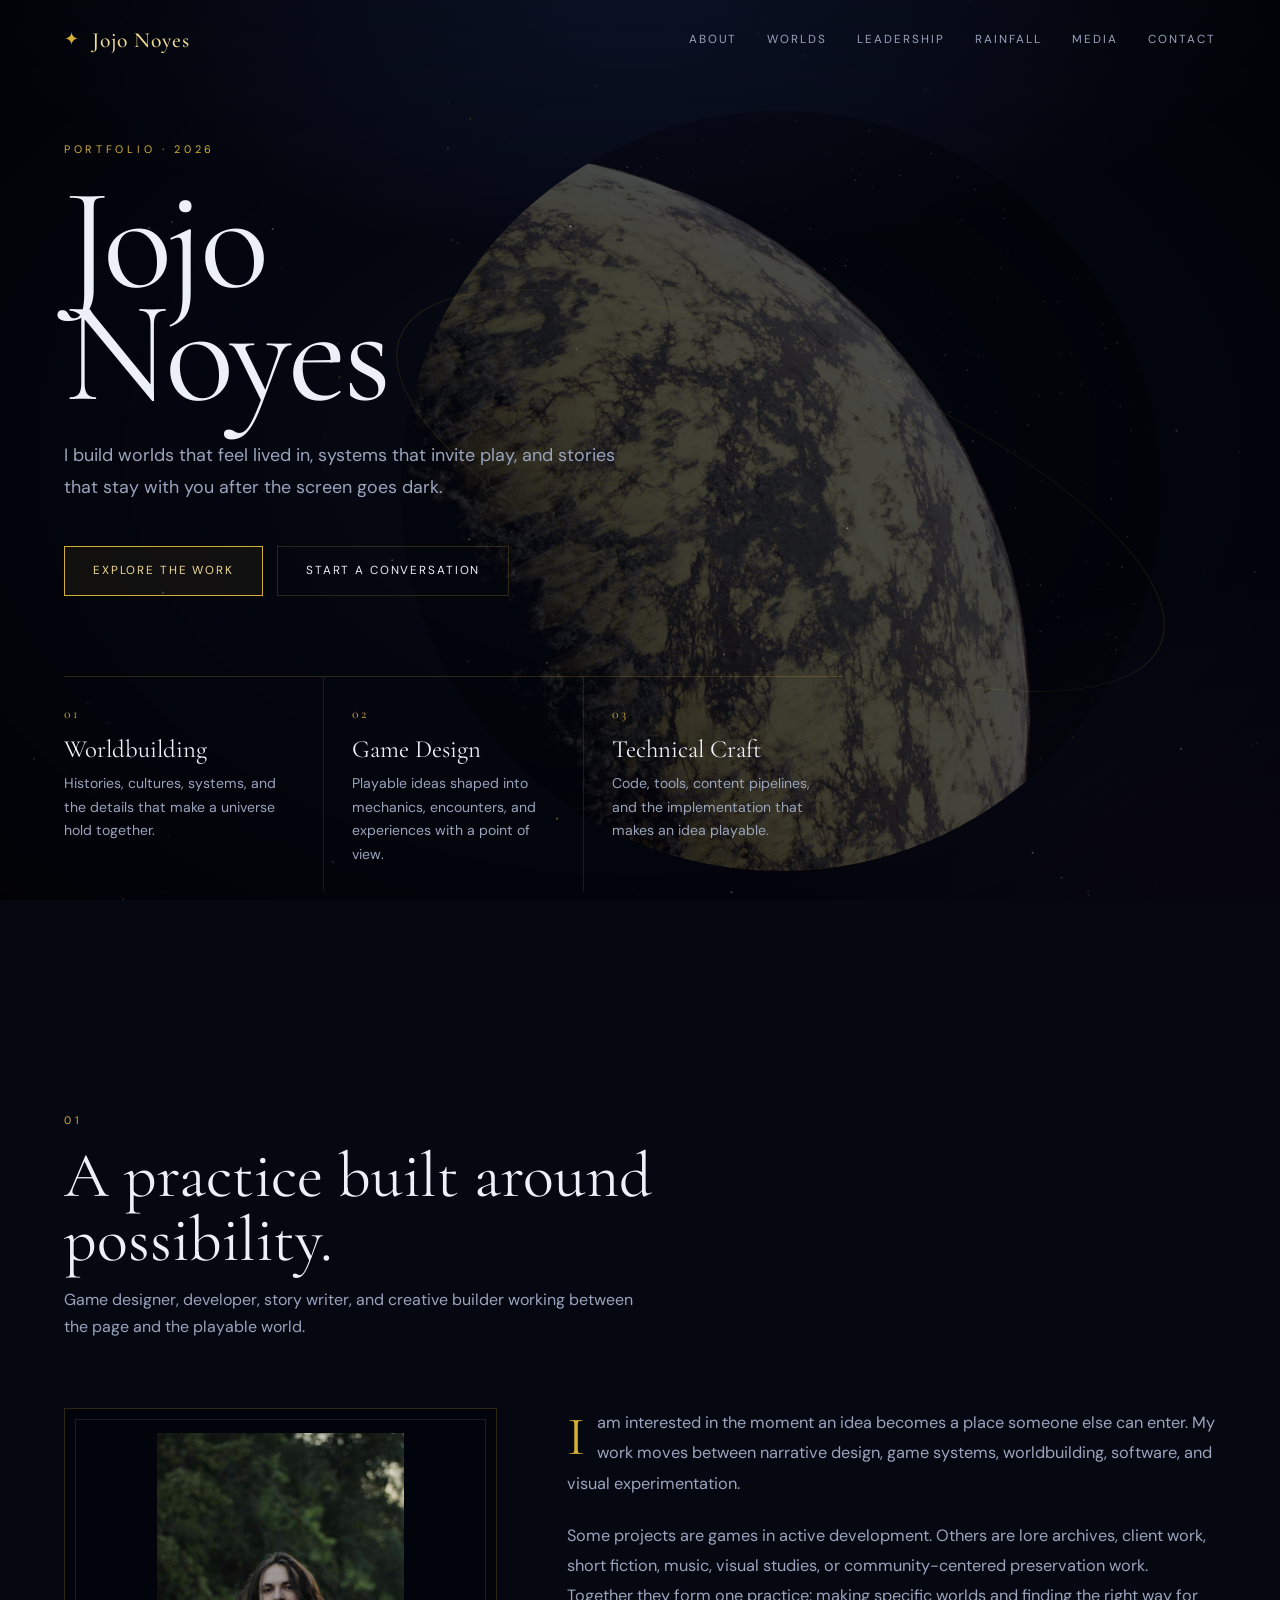
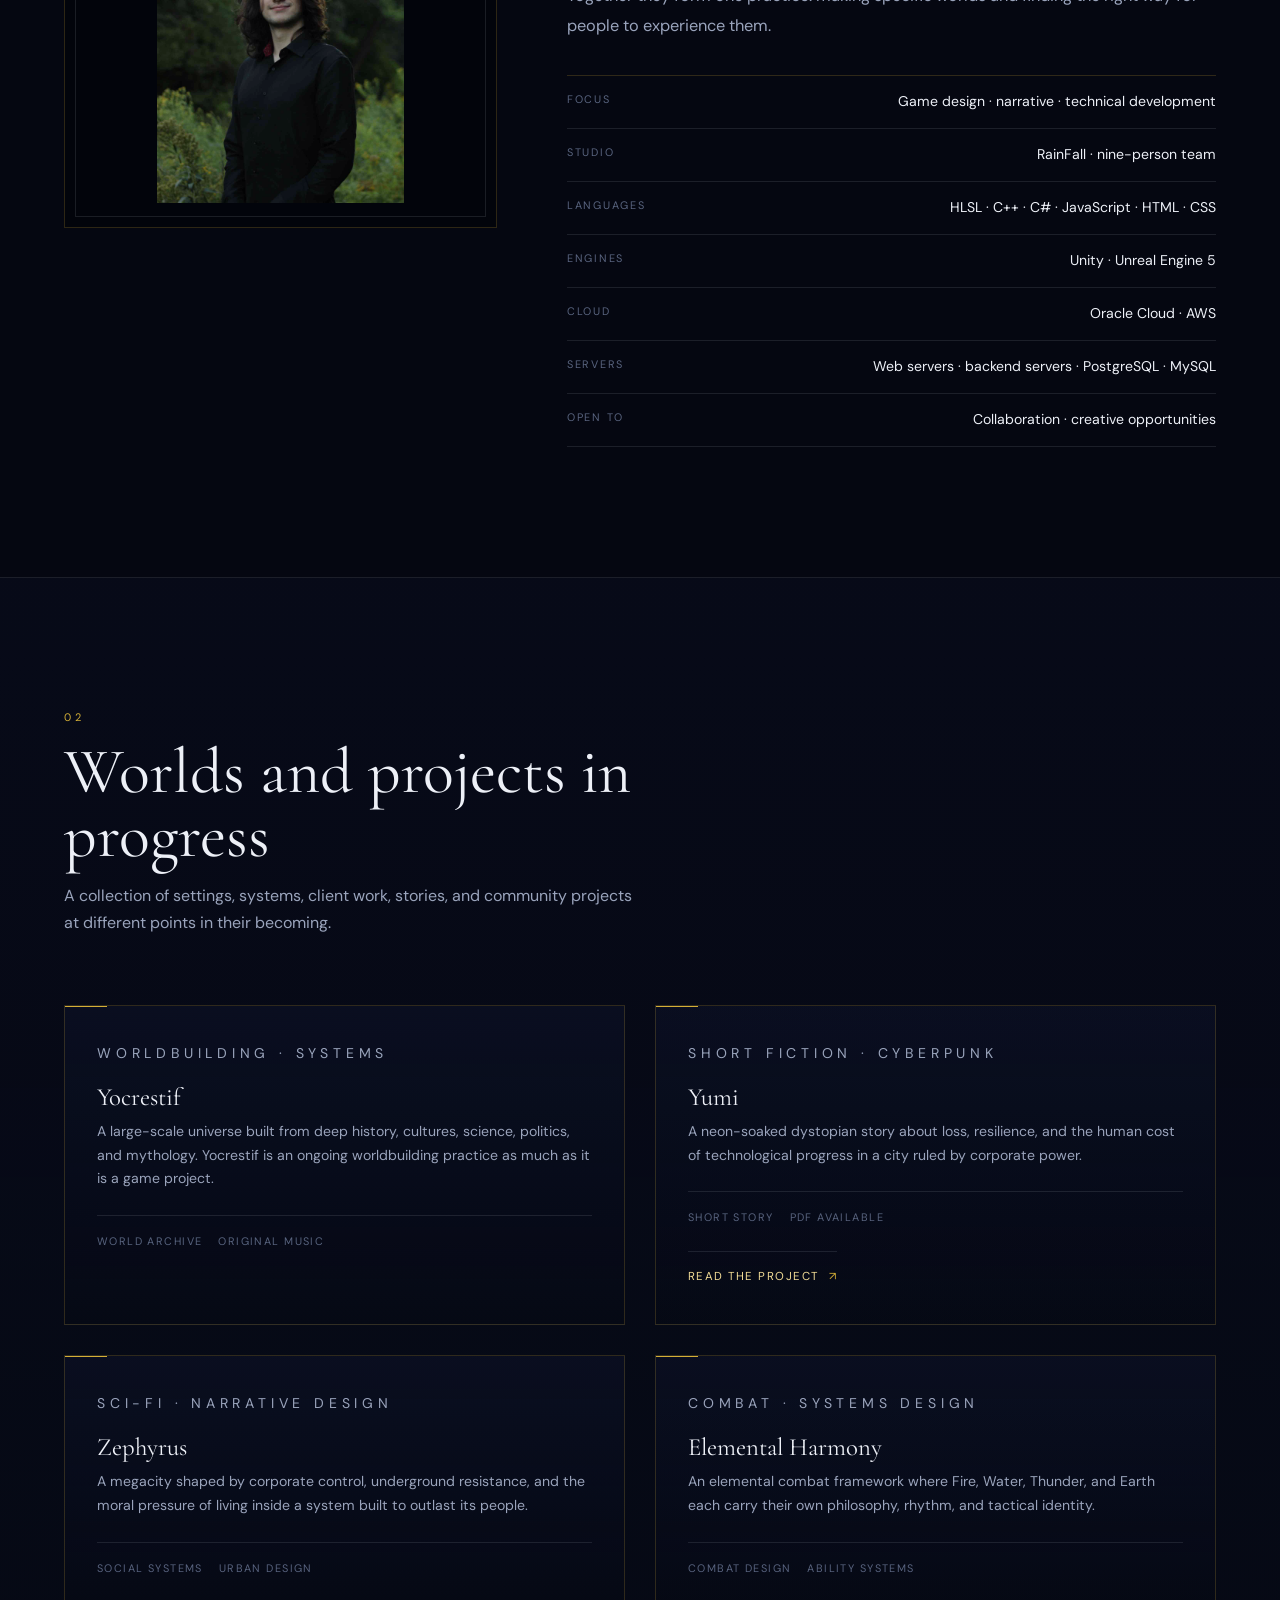
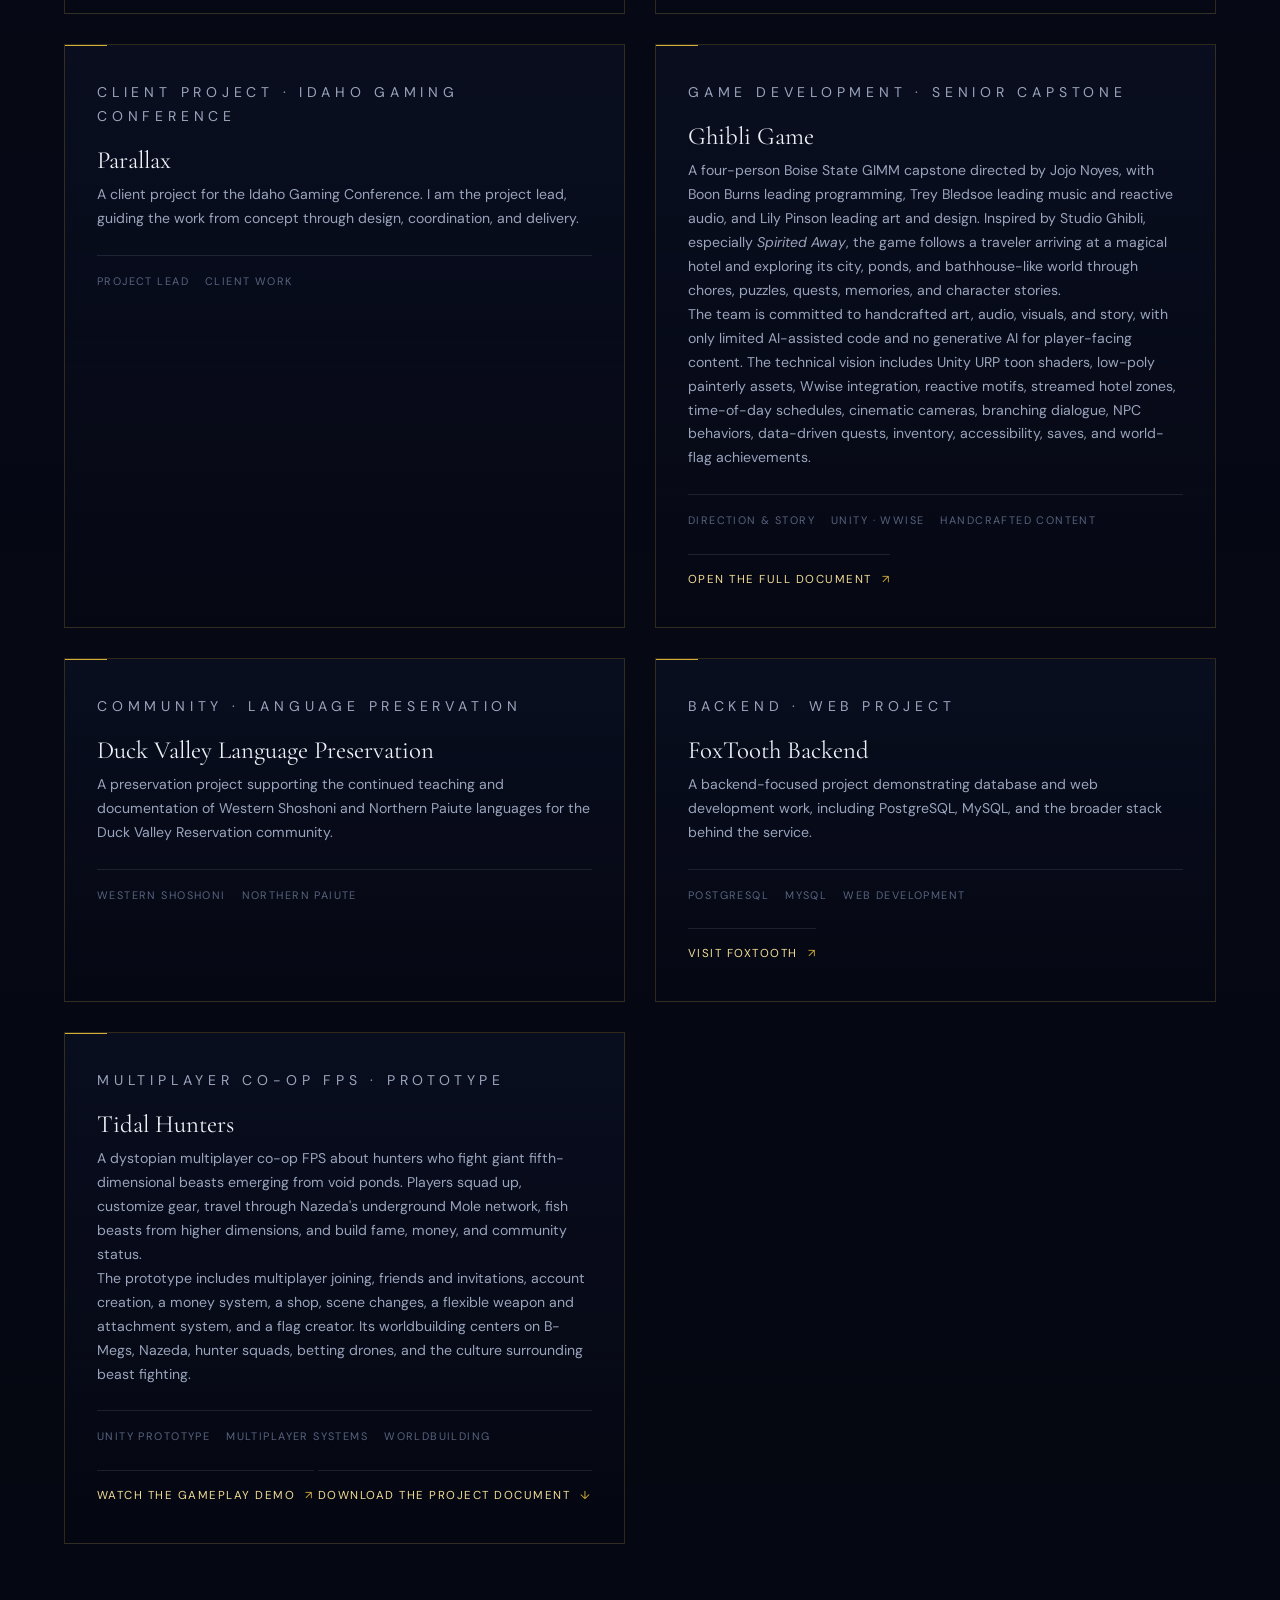
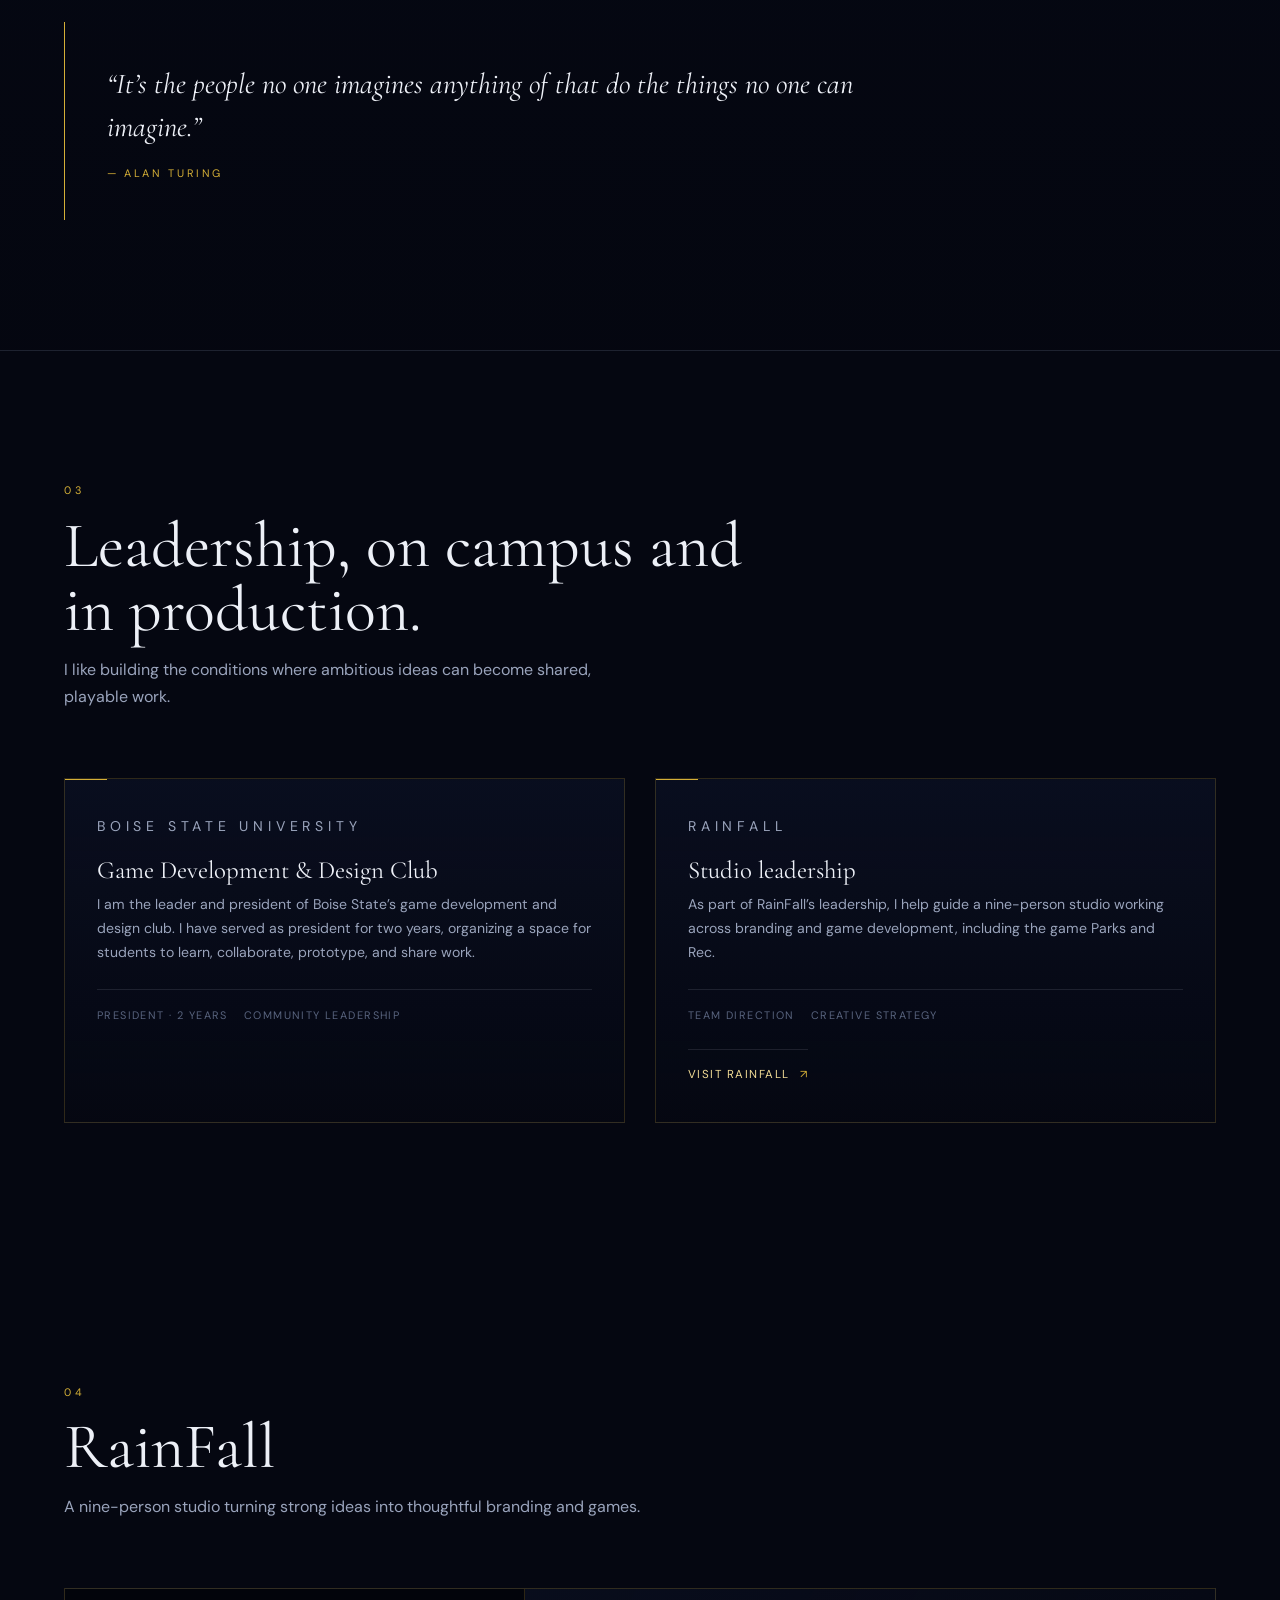
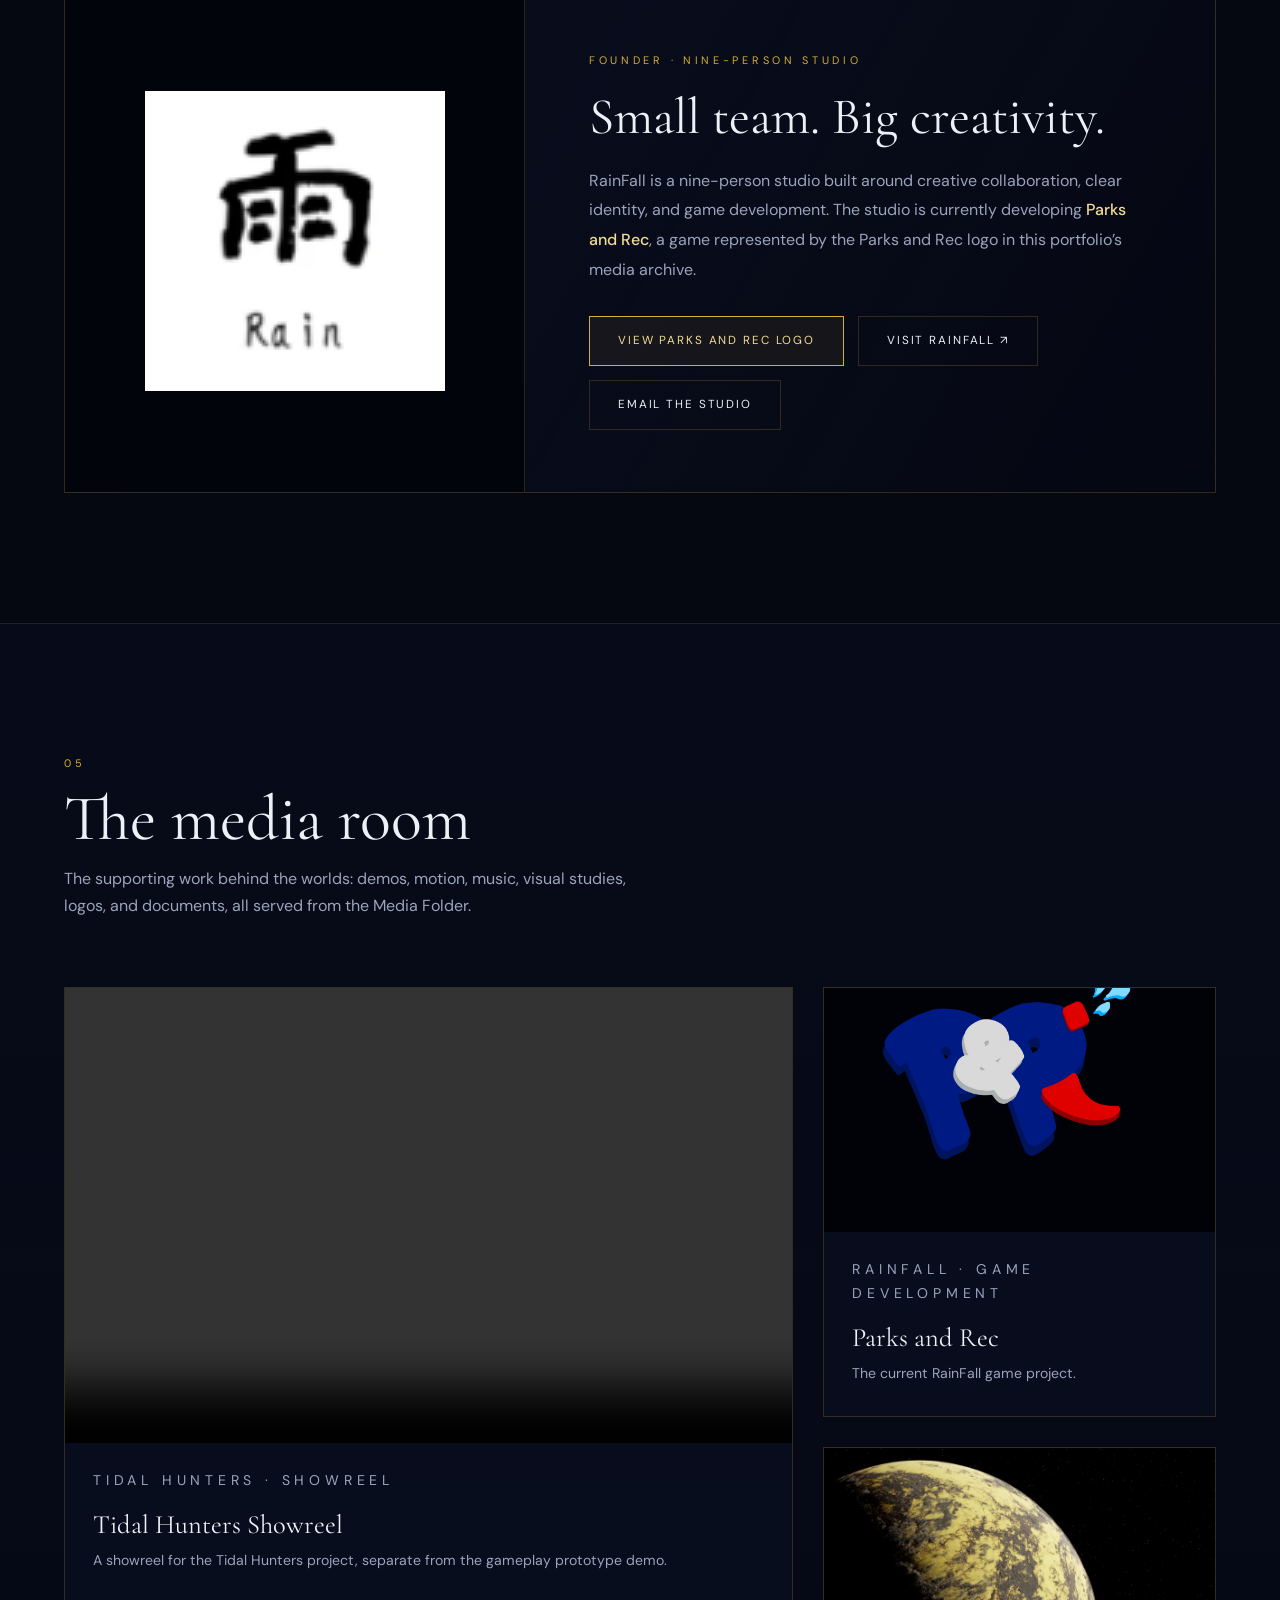
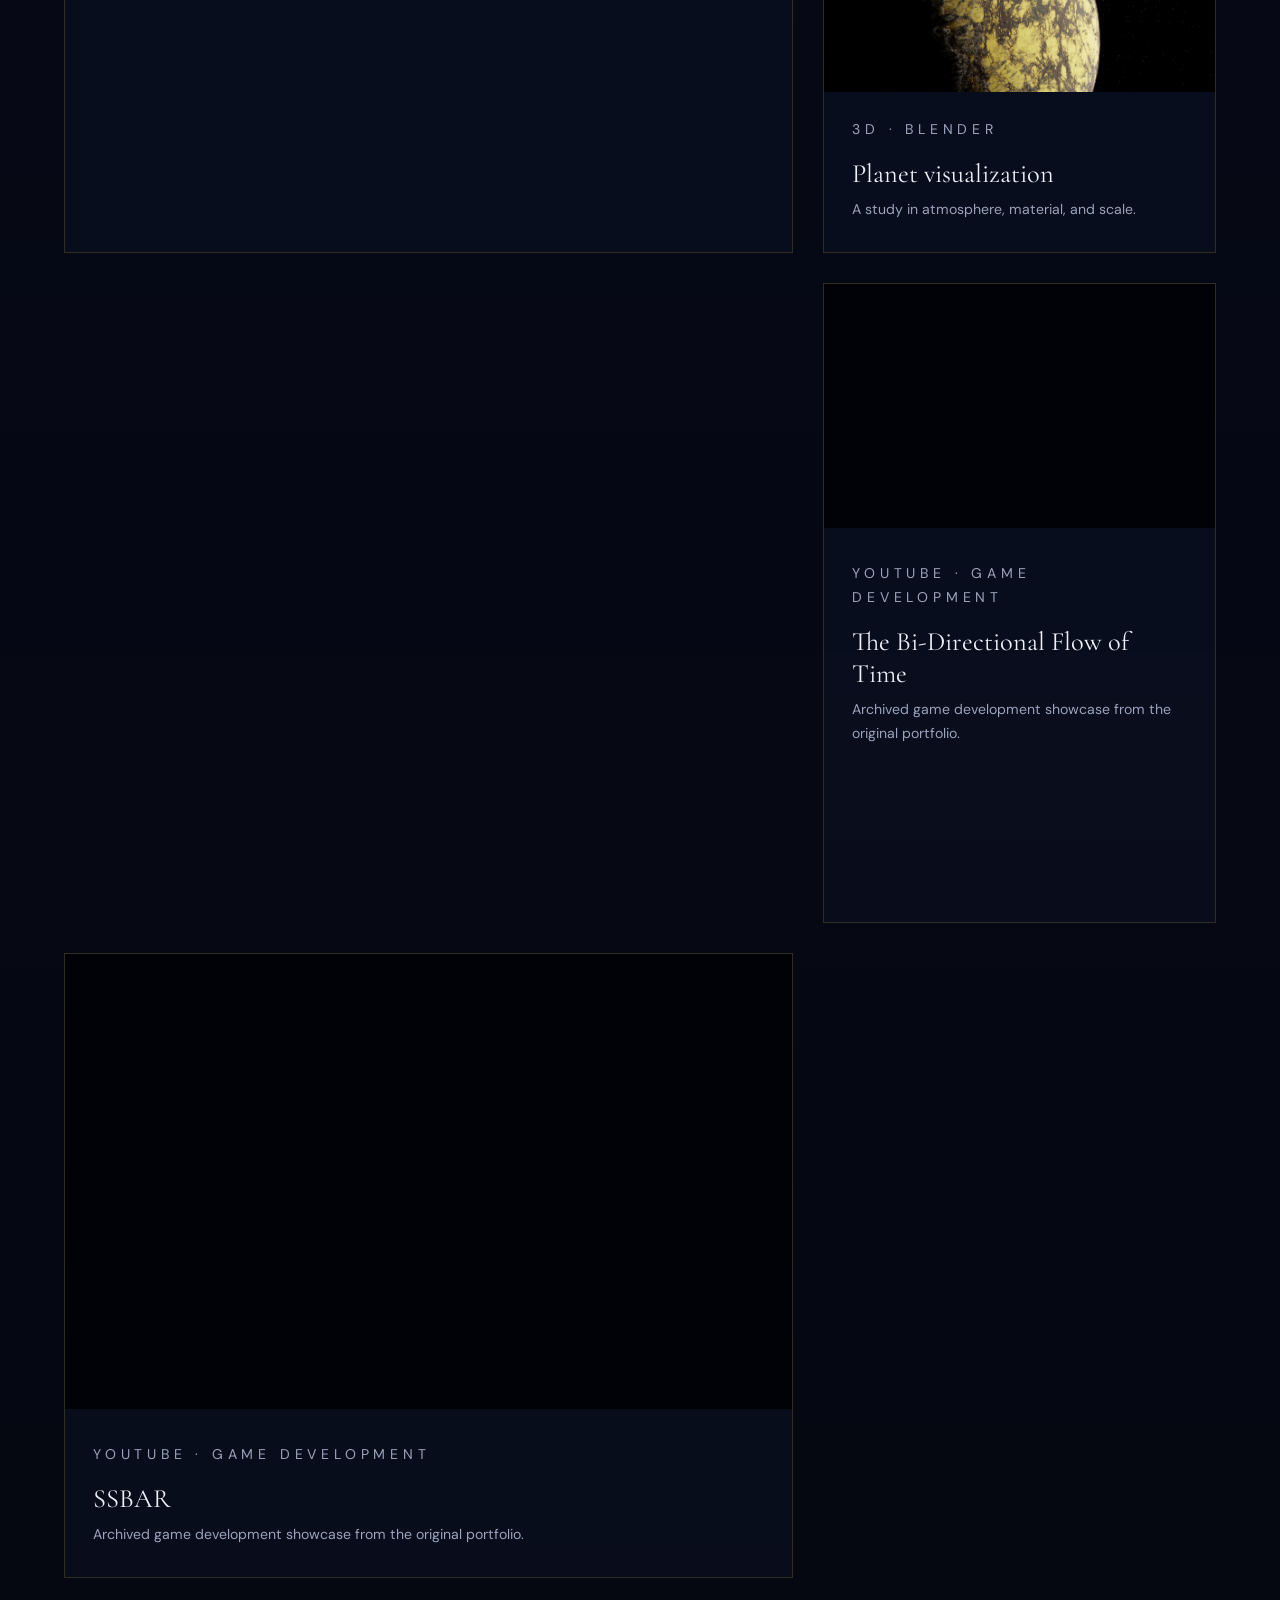
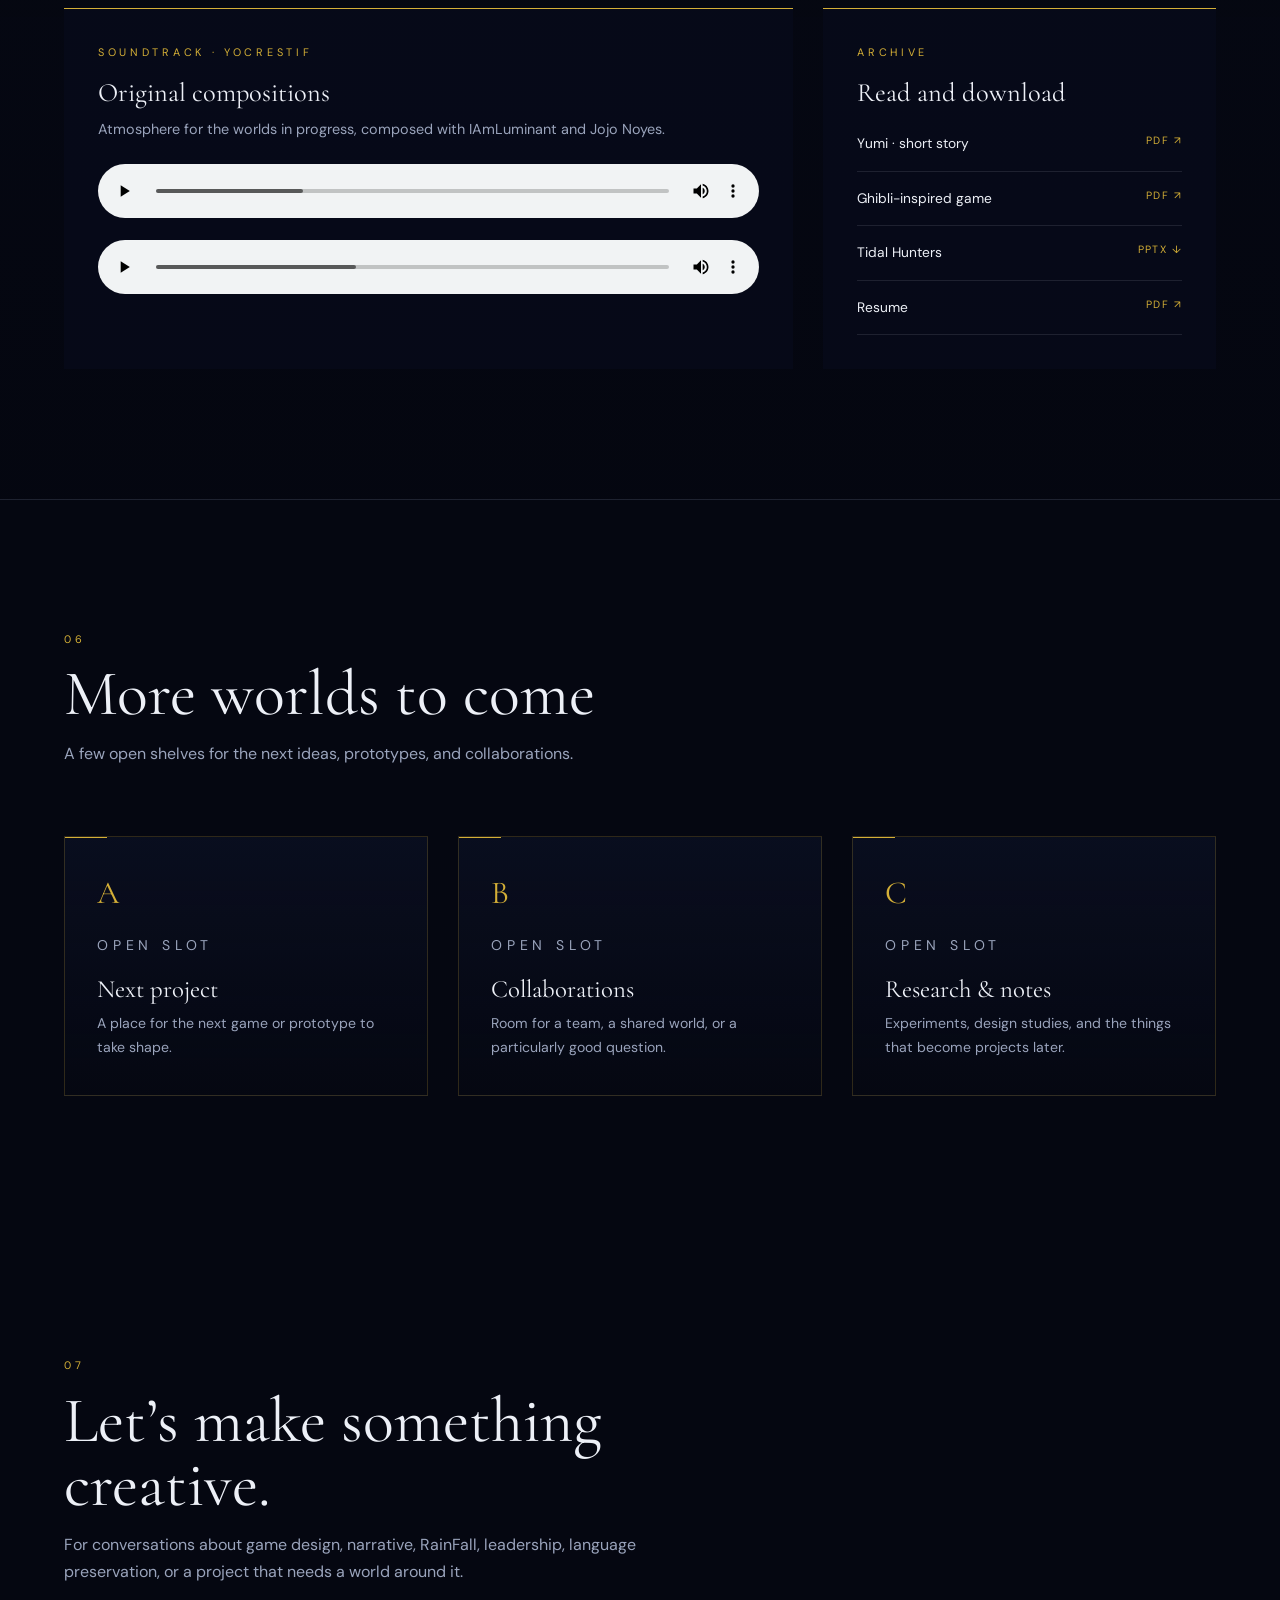
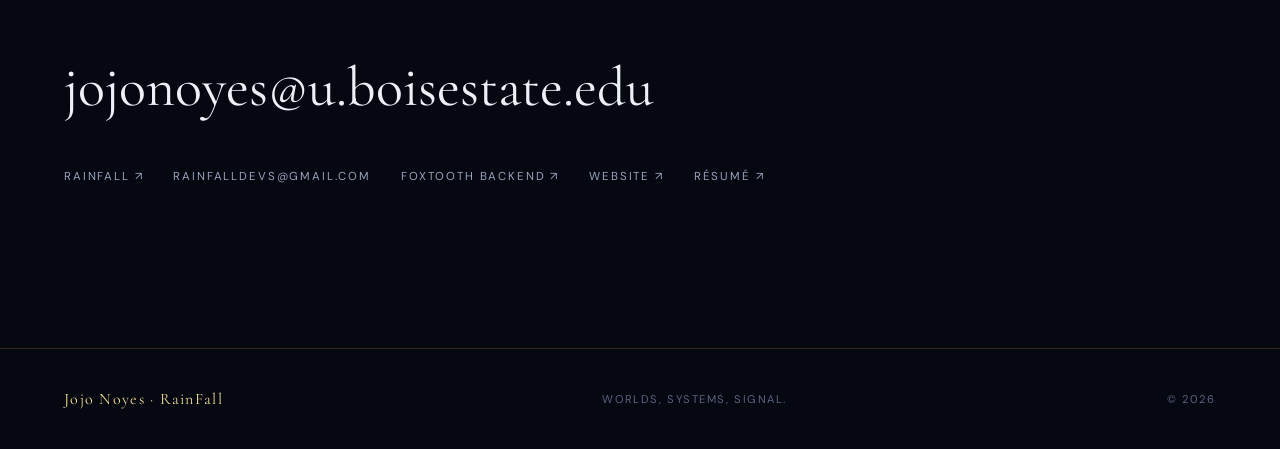
==== commit 6c58669f: "new portfolio" ====
--- a/index.html
+++ b/index.html
@@ -1,204 +1,29 @@
 <!DOCTYPE html>
 <html lang="en">
 <head>
-    <meta charset="UTF-8">
-    <meta name="viewport" content="width=device-width, initial-scale=1.0">
-    <title>Jojo Noyes | Portfolio</title>
-    <!-- Bootstrap CSS -->
-    <link href="https://cdn.jsdelivr.net/npm/bootstrap@5.3.0/dist/css/bootstrap.min.css" rel="stylesheet" media="print" onload="this.media='all'">
-    <!-- Font Awesome -->
-    <link rel="stylesheet" href="https://cdnjs.cloudflare.com/ajax/libs/font-awesome/6.4.0/css/all.min.css" media="print" onload="this.media='all'">
-    <!-- Custom CSS -->
-    <link rel="stylesheet" href="styles.css" media="print" onload="this.media='all'">
+  <meta charset="UTF-8" />
+  <meta name="viewport" content="width=device-width, initial-scale=1" />
+  <title>Jojo Noyes | Story, Systems & Games</title>
+  <meta name="description" content="Jojo Noyes is a game designer, developer, writer, studio leader, and founder of RainFall." />
+  <link rel="preconnect" href="https://fonts.googleapis.com" />
+  <link rel="preconnect" href="https://fonts.gstatic.com" crossorigin />
+  <link href="https://fonts.googleapis.com/css2?family=Cormorant+Garamond:ital,wght@0,400;0,500;0,600;1,400&family=DM+Sans:wght@400;500;600&display=swap" rel="stylesheet" />
+  <link rel="stylesheet" href="styles.css" />
+  <script src="script.js" defer></script>
 </head>
-<body data-bs-spy="scroll" data-bs-target="#sidebar">
-    <div class="container-fluid">
-        <div class="row">
-            <!-- Sidebar Navigation -->
-            <nav id="sidebar" class="col-md-3 col-lg-2 d-md-block sidebar collapse">
-                <div class="position-sticky pt-5">
-                    <div class="sidebar-logo text-center mb-5">
-                        <h2>Jojo Noyes</h2>
-                    </div>
-                    <ul class="nav flex-column">
-                        <li class="nav-item">
-                            <a class="nav-link active" href="#about">About</a>
-                        </li>
-                        <li class="nav-item">
-                            <a class="nav-link" href="#skills">Skills</a>
-                        </li>
-                        <li class="nav-item">
-                            <a class="nav-link" href="#projects">Projects</a>
-                        </li>
-                    </ul>
-                </div>
-            </nav>
-
-            <!-- Main Content -->
-            <main class="col-md-9 ms-sm-auto col-lg-10 px-md-4">
-                <!-- About Section -->
-                <section id="about" class="section-padding">
-                    <div class="row align-items-center">
-                        <div class="col-lg-6">
-                            <h1 class="display-4 mb-4">Jojo Noyes</h1> <!-- Changed to <h1> -->
-                            <p class="lead mb-4">Welcome to my portfolio! I am a Game Designer, Developer, and Story Writer. This website showcases my skills, projects, and how to contact me.</p> <!-- Added brief intro -->
-                            <button class="btn btn-primary btn-lg">
-                                <a href="Joseph_Noyes_Resume (1) - Copy.pdf" download style="color: white; text-decoration: none;">Download Resume</a>
-                            </button>
-                        </div>
-                        <div class="col-lg-6 text-center">
-                            <img src="Jojo.jpg" alt="Profile Image" class="img-fluid rounded-circle profile-img"> <!-- Image already present -->
-                        </div>
-                    </div>
-                </section>
-                <hr> <!-- Added horizontal rule -->
-
-                <!-- Skills Section -->
-                <section id="skills" class="section-padding bg-alt">
-                    <div class="row">
-                        <div class="col-12">
-                            <h2 class="section-title mb-5">My Skills</h2>
-                        </div>
-                    </div>
-                    <div class="row">
-                        <div class="col-md-4 mb-4">
-                            <div class="skill-card p-4">
-                                <div class="skill-icon mb-3">
-                                    <i class="fas fa-code"></i>
-                                </div>
-                                <h3>Game Development</h3>
-                                <ul class="skill-list">
-                                    <li>Unreal Engine 5, blueprints, and C++.</li>
-                                    <li>Unity and C#.</li>
-                                    <li>Blender and Maya 3D software.</li>
-                                    <li>Game writing, storytelling, quest writer, and story design.</li>
-                                </ul>
-                            </div>
-                        </div>
-                        <div class="col-md-4 mb-4">
-                            <div class="skill-card p-4">
-                                <div class="skill-icon mb-3">
-                                    <i class="fas fa-server"></i>
-                                </div>
-                                <h3>Web Development</h3>
-                                <ul class="skill-list">
-                                    <li>HTML, CSS, JavaScript.</li>
-                                    <li>D3.</li>
-                                    <li>react.js.</li>
-                                    <li>MySQL.</li>
-                                </ul>
-                            </div>
-                        </div>
-                        <div class="col-md-4 mb-4">
-                            <div class="skill-card p-4">
-                                <div class="skill-icon mb-3">
-                                    <i class="fas fa-paint-brush"></i>
-                                </div>
-                                <h3>Design & Other</h3>
-                                <ul class="skill-list">
-                                    <li>Adobe Suite.</li>
-                                    <li>Cake Walk.</li>
-                                    <li>Arduino Programming.</li>
-                                    <li>PC Hardware.</li>
-                                </ul>
-                            </div>
-                        </div>
-                    </div>
-                </section>
-                <hr> <!-- Added horizontal rule -->
-
-                <!-- Projects Section -->
-                <section id="projects" class="section-padding">
-                    <div class="row">
-                        <div class="col-12">
-                            <h2 class="section-title mb-5"><i class="fas fa-project-diagram"></i> My Projects</h2>
-                        </div>
-                    </div>
-                    <div class="row">
-                        <!-- Videos -->
-                        <div class="col-md-6 col-lg-4 mb-4">
-                            <div class="project-card">
-                                <iframe width="100%" height="200" src="https://www.youtube.com/embed/xebSsUXjtmE" 
-                                    title="YouTube video player" frameborder="0" allow="accelerometer; autoplay; 
-                                    clipboard-write; encrypted-media; gyroscope; picture-in-picture" allowfullscreen>
-                                </iframe>
-                                <h3 class="mt-3 text-center"><i class="fas fa-video"></i> The Bi-Directional Flow of Time</h3>
-                            </div>
-                        </div>
-                        <div class="col-md-6 col-lg-4 mb-4">
-                            <div class="project-card">
-                                <iframe width="100%" height="200" src="https://www.youtube.com/embed/q4W_JWGr3F8" 
-                                    title="YouTube video player" frameborder="0" allow="accelerometer; autoplay; 
-                                    clipboard-write; encrypted-media; gyroscope; picture-in-picture" allowfullscreen>
-                                </iframe>
-                                <h3 class="mt-3 text-center"><i class="fas fa-video"></i> SSBAR</h3>
-                            </div>
-                        </div>
-
-                        <!-- Placeholder for Short Story -->
-                        <div class="col-md-6 col-lg-4 mb-4">
-                            <div class="project-card">
-                                <h3 class="text-center">Yumi - A Short Story</h3>
-                                <p class="text-center text-danger" style="font-size: 0.9rem;">
-                                    <strong>Content Warnings:</strong> death, grief, mentions and implied acts of sexual assault, kidnapping, child exploitation, blood, dystopian themes, murder, mental health, heavy violence.
-                                </p>
-                                <p class="text-center">A captivating short story written by me. Click the button below to view the PDF and explore the narrative.</p>
-                                <div class="text-center">
-                                    <a href="short-story.pdf" class="btn btn-outline-light" download>See Short Story</a>
-                                </div>
-                            </div>
-                        </div>
-
-                        <!-- Placeholder for Yocrestif -->
-                        <div class="col-md-6 col-lg-4 mb-4">
-                            <div class="project-card">
-                                <h3 class="text-center">Yocrestif</h3>
-                                <p class="text-center">A game project with a focus on world-building and story. I started this project in the winter of 2023 and have been world-building around it for over a year now. It has rich culture, history, science, and more to it. I would love to turn it into a game one day, as I have a lot of the story written and lore built, but it would be a very expensive production to take it to the level I would like. However, I have built a database around the details of this project.</p>
-                            </div>
-                        </div>
-
-                        <!-- Placeholder for Spark -->
-                        <div class="col-md-6 col-lg-4 mb-4">
-                            <div class="project-card">
-                                <h3 class="text-center">Spark (WIP)</h3>
-                                <p class="text-center">A work-in-progress project exploring innovative mechanics and design around melee games. This project, made in Unreal Engine, is based on multiple hero shooters and first-person melee combat games to combine the best elements into a unique player experience.</p>
-                            </div>
-                        </div>
-
-                        <!-- Placeholder for Rainfall Studios -->
-                        <div class="col-md-6 col-lg-4 mb-4">
-                            <div class="project-card">
-                                <h3 class="text-center">Rainfall Studios</h3>
-                                <p class="text-center">This is currently a two-person game studio owned and operated by me and my friend Boon Burns. This is the studio that is working on Spark and is currently working to gain funding.</p>
-                            </div>
-                        </div>
-
-                        <!-- Planet Image -->
-                        <div class="col-md-6 col-lg-4 mb-4">
-                            <div class="project-card">
-                                <h3 class="mt-3 text-center">Made in Blender</h3>
-                                <img src="planet.png" alt="Planet" class="img-fluid rounded">
-                            </div>
-                        </div>
-                    </div>
-                </section>
-                <hr> <!-- Added horizontal rule -->
-
-                <!-- Footer -->
-                <footer class="py-4 text-center">
-                    <p class="mb-0">
-                        <i class="fas fa-envelope"></i> Email: <a href="mailto:jojonoyes@u.boisestate.edu">jojonoyes@u.boisestate.edu</a><br>
-                        <i class="fas fa-phone"></i> Phone: <a href="tel:+12085412620">(208) 541-2620</a><br>
-                        <i class="fab fa-linkedin"></i> LinkedIn: <a href="https://www.linkedin.com/in/jojo-noyes-a95190347/" target="_blank">Jojo Noyes</a>
-                    </p>
-                </footer>
-            </main>
-        </div>
-    </div>
-
-    <!-- Bootstrap JS Bundle with Popper -->
-    <script src="https://cdn.jsdelivr.net/npm/bootstrap@5.3.0/dist/js/bootstrap.bundle.min.js"></script>
-    <!-- Custom JS -->
-    <script src="/script.js" async></script>
+<body id="top">
+  <canvas id="starfield" aria-hidden="true"></canvas><div class="atmos" aria-hidden="true"></div><a class="skip" href="#main">Skip to content</a>
+  <header class="hdr" id="hdr"><div class="wrap hdr-in"><a class="brand" href="#top"><span class="brand-mark">✦</span><span>Jojo Noyes</span></a><nav class="nav" aria-label="Primary"><a href="#about">About</a><a href="#worlds">Worlds</a><a href="#leadership">Leadership</a><a href="#rainfall">RainFall</a><a href="#media">Media</a><a href="#contact">Contact</a></nav></div></header>
+  <main id="main">
+    <section class="hero"><div class="hero-orbit" aria-hidden="true"><img src="Media%20Folder/planet.png" alt="" /></div><div class="wrap hero-in"><p class="eyebrow reveal">Portfolio · 2026</p><h1 class="hero-name reveal" data-d="1">Jojo<br />Noyes</h1><p class="hero-line reveal" data-d="2">I build worlds that feel lived in, systems that invite play, and stories that stay with you after the screen goes dark.</p><div class="hero-cta reveal" data-d="3"><a class="btn btn-solid" href="#worlds">Explore the work</a><a class="btn" href="#contact">Start a conversation</a></div><ul class="triad reveal" data-d="4"><li><span>01</span><h3>Worldbuilding</h3><p>Histories, cultures, systems, and the details that make a universe hold together.</p></li><li><span>02</span><h3>Game Design</h3><p>Playable ideas shaped into mechanics, encounters, and experiences with a point of view.</p></li><li><span>03</span><h3>Technical Craft</h3><p>Code, tools, content pipelines, and the implementation that makes an idea playable.</p></li></ul></div></section>
+    <section class="section" id="about"><div class="wrap"><header class="sec-head reveal"><span class="sec-num">01</span><h2 class="sec-title">A practice built around possibility.</h2><p class="sec-lede">Game designer, developer, story writer, and creative builder working between the page and the playable world.</p></header><div class="split"><div class="portrait portrait-mark reveal"><img src="Media%20Folder/Jojo.jpg" alt="Jojo Noyes in a forest" /></div><div class="prose reveal" data-d="1"><p>I am interested in the moment an idea becomes a place someone else can enter. My work moves between narrative design, game systems, worldbuilding, software, and visual experimentation.</p><p>Some projects are games in active development. Others are lore archives, client work, short fiction, music, visual studies, or community-centered preservation work. Together they form one practice: making specific worlds and finding the right way for people to experience them.</p><ul class="facts"><li><span>Focus</span>Game design · narrative · technical development</li><li><span>Studio</span>RainFall · nine-person team</li><li><span>Languages</span>HLSL · C++ · C# · JavaScript · HTML · CSS</li><li><span>Engines</span>Unity · Unreal Engine 5</li><li><span>Cloud</span>Oracle Cloud · AWS</li><li><span>Servers</span>Web servers · backend servers · PostgreSQL · MySQL</li><li><span>Open to</span>Collaboration · creative opportunities</li></ul></div></div></div></section>
+    <section class="section section-tint" id="worlds"><div class="wrap"><header class="sec-head reveal"><span class="sec-num">02</span><h2 class="sec-title">Worlds and projects in progress</h2><p class="sec-lede">A collection of settings, systems, client work, stories, and community projects at different points in their becoming.</p></header><div class="cols-2"><article class="card reveal"><p class="tag">Worldbuilding · Systems</p><h3>Yocrestif</h3><p>A large-scale universe built from deep history, cultures, science, politics, and mythology. Yocrestif is an ongoing worldbuilding practice as much as it is a game project.</p><ul class="meta"><li>World archive</li><li>Original music</li></ul></article><article class="card reveal" data-d="1"><p class="tag">Short fiction · Cyberpunk</p><h3>Yumi</h3><p>A neon-soaked dystopian story about loss, resilience, and the human cost of technological progress in a city ruled by corporate power.</p><ul class="meta"><li>Short story</li><li>PDF available</li></ul><a class="text-link" href="Media%20Folder/Yumi%20(1).pdf" target="_blank">Read the project <span>↗</span></a></article><article class="card reveal" data-d="2"><p class="tag">Sci-fi · Narrative design</p><h3>Zephyrus</h3><p>A megacity shaped by corporate control, underground resistance, and the moral pressure of living inside a system built to outlast its people.</p><ul class="meta"><li>Social systems</li><li>Urban design</li></ul></article><article class="card reveal" data-d="3"><p class="tag">Combat · Systems design</p><h3>Elemental Harmony</h3><p>An elemental combat framework where Fire, Water, Thunder, and Earth each carry their own philosophy, rhythm, and tactical identity.</p><ul class="meta"><li>Combat design</li><li>Ability systems</li></ul></article><article class="card reveal" data-d="4"><p class="tag">Client project · Idaho Gaming Conference</p><h3>Parallax</h3><p>A client project for the Idaho Gaming Conference. I am the project lead, guiding the work from concept through design, coordination, and delivery.</p><ul class="meta"><li>Project lead</li><li>Client work</li></ul></article><article class="card reveal" data-d="5"><p class="tag">Game development · Senior capstone</p><h3>Ghibli Game</h3><p>A four-person Boise State GIMM capstone directed by Jojo Noyes, with Boon Burns leading programming, Trey Bledsoe leading music and reactive audio, and Lily Pinson leading art and design. Inspired by Studio Ghibli, especially <em>Spirited Away</em>, the game follows a traveler arriving at a magical hotel and exploring its city, ponds, and bathhouse-like world through chores, puzzles, quests, memories, and character stories.</p><p>The team is committed to handcrafted art, audio, visuals, and story, with only limited AI-assisted code and no generative AI for player-facing content. The technical vision includes Unity URP toon shaders, low-poly painterly assets, Wwise integration, reactive motifs, streamed hotel zones, time-of-day schedules, cinematic cameras, branching dialogue, NPC behaviors, data-driven quests, inventory, accessibility, saves, and world-flag achievements.</p><ul class="meta"><li>Direction &amp; story</li><li>Unity · Wwise</li><li>Handcrafted content</li></ul><a class="text-link" href="Media%20Folder/Ghibli.pdf" target="_blank">Open the full document <span>↗</span></a></article><article class="card reveal" data-d="6"><p class="tag">Community · Language preservation</p><h3>Duck Valley Language Preservation</h3><p>A preservation project supporting the continued teaching and documentation of Western Shoshoni and Northern Paiute languages for the Duck Valley Reservation community.</p><ul class="meta"><li>Western Shoshoni</li><li>Northern Paiute</li></ul></article><article class="card reveal" data-d="7"><p class="tag">Backend · Web project</p><h3>FoxTooth Backend</h3><p>A backend-focused project demonstrating database and web development work, including PostgreSQL, MySQL, and the broader stack behind the service.</p><ul class="meta"><li>PostgreSQL</li><li>MySQL</li><li>Web development</li></ul><a class="text-link" href="https://jojozune.github.io/FoxTooth-Backend/" target="_blank" rel="noopener">Visit FoxTooth <span>↗</span></a></article></div><blockquote class="quote reveal">“It’s the people no one imagines anything of that do the things no one can imagine.”<cite>— Alan Turing</cite></blockquote></div></section>
+    <section class="section" id="leadership"><div class="wrap"><header class="sec-head reveal"><span class="sec-num">03</span><h2 class="sec-title">Leadership, on campus and in production.</h2><p class="sec-lede">I like building the conditions where ambitious ideas can become shared, playable work.</p></header><div class="cols-2"><article class="card reveal"><p class="tag">Boise State University</p><h3>Game Development &amp; Design Club</h3><p>I am the leader and president of Boise State’s game development and design club. I have served as president for two years, organizing a space for students to learn, collaborate, prototype, and share work.</p><ul class="meta"><li>President · 2 years</li><li>Community leadership</li></ul></article><article class="card reveal" data-d="1"><p class="tag">RainFall</p><h3>Studio leadership</h3><p>As part of RainFall’s leadership, I help guide a nine-person studio working across branding and game development, including the game Parks and Rec.</p><ul class="meta"><li>Team direction</li><li>Creative strategy</li></ul><a class="text-link" href="https://rainfall-studio.com/" target="_blank" rel="noopener">Visit RainFall <span>↗</span></a></article></div></div></section>
+    <section class="section" id="rainfall"><div class="wrap"><header class="sec-head reveal"><span class="sec-num">04</span><h2 class="sec-title">RainFall</h2><p class="sec-lede">A nine-person studio turning strong ideas into thoughtful branding and games.</p></header><div class="studio-feature reveal"><div class="studio-image"><img src="Media%20Folder/RainfallLogo.png" alt="RainFall studio logo" /></div><div class="studio-copy"><p class="tag">Founder · Nine-person studio</p><h3>Small team. Big creativity.</h3><p>RainFall is a nine-person studio built around creative collaboration, clear identity, and game development. The studio is currently developing <strong>Parks and Rec</strong>, a game represented by the Parks and Rec logo in this portfolio’s media archive.</p><div class="hero-cta"><a class="btn btn-solid" href="Media%20Folder/IMG_0626.png" target="_blank">View Parks and Rec logo</a><a class="btn" href="https://rainfall-studio.com/" target="_blank" rel="noopener">Visit RainFall ↗</a><a class="btn" href="mailto:rainfalldevs@gmail.com">Email the studio</a></div></div></div></div></section>
+    <section class="section section-tint" id="media"><div class="wrap"><header class="sec-head reveal"><span class="sec-num">05</span><h2 class="sec-title">The media room</h2><p class="sec-lede">The supporting work behind the worlds: demos, motion, music, visual studies, logos, and documents, all served from the Media Folder.</p></header><div class="media-grid"><article class="media-card media-card-wide reveal"><div class="media-video"><video controls preload="metadata"><source src="Media%20Folder/Noyes.mp4" type="video/mp4" /></video></div><div class="media-card-body"><p class="tag">Video · Presentation</p><h3>Noyes</h3><p>A moving piece from the portfolio archive.</p></div></article><article class="media-card reveal" data-d="1"><img src="Media%20Folder/IMG_0626.png" alt="Parks and Rec logo" /><div class="media-card-body"><p class="tag">RainFall · Game development</p><h3>Parks and Rec</h3><p>The current RainFall game project.</p></div></article><article class="media-card reveal" data-d="2"><img src="Media%20Folder/planet.png" alt="Gold planet visualization" /><div class="media-card-body"><p class="tag">3D · Blender</p><h3>Planet visualization</h3><p>A study in atmosphere, material, and scale.</p></div></article><article class="media-card reveal" data-d="3"><div class="media-video"><video controls preload="metadata"><source src="Media%20Folder/GamePlayDemo.mp4" type="video/mp4" /></video></div><div class="media-card-body"><p class="tag">Video · Game development</p><h3>Gameplay demo</h3><p>Early motion and interaction from active development.</p></div></article></div><div class="media-lower"><div class="audio-room reveal"><p class="tag">Soundtrack · Yocrestif</p><h3>Original compositions</h3><p>Atmosphere for the worlds in progress, composed with IAmLuminant and Jojo Noyes.</p><audio controls preload="metadata"><source src="Media%20Folder/Plernat2.mp3" type="audio/mpeg" /></audio><audio controls preload="metadata"><source src="Media%20Folder/Judgement%20Day.mp3" type="audio/mpeg" /></audio></div><div class="download-room reveal" data-d="1"><p class="tag">Archive</p><h3>Read and download</h3><a class="download-link" href="Media%20Folder/short-story.pdf" target="_blank">Yumi · short story <span>PDF ↗</span></a><a class="download-link" href="Media%20Folder/Ghibli.pdf" target="_blank">Ghibli-inspired game <span>PDF ↗</span></a><a class="download-link" href="Media%20Folder/Copy%20of%20Tidal%20Hunters.pptx" download>Tidal Hunters <span>PPTX ↓</span></a><a class="download-link" href="Media%20Folder/Joseph_Noyes_Resume%20(1)%20-%20Copy.pdf" target="_blank">Resume <span>PDF ↗</span></a></div></div></div></section>
+    <section class="section" id="more"><div class="wrap"><header class="sec-head reveal"><span class="sec-num">06</span><h2 class="sec-title">More worlds to come</h2><p class="sec-lede">A few open shelves for the next ideas, prototypes, and collaborations.</p></header><div class="cols-3"><article class="card note-card reveal"><span class="note-number">A</span><p class="tag">Open slot</p><h3>Next project</h3><p>A place for the next game or prototype to take shape.</p></article><article class="card note-card reveal" data-d="1"><span class="note-number">B</span><p class="tag">Open slot</p><h3>Collaborations</h3><p>Room for a team, a shared world, or a particularly good question.</p></article><article class="card note-card reveal" data-d="2"><span class="note-number">C</span><p class="tag">Open slot</p><h3>Research &amp; notes</h3><p>Experiments, design studies, and the things that become projects later.</p></article></div></div></section>
+    <section class="section section--contact" id="contact"><div class="wrap"><header class="sec-head reveal"><span class="sec-num">07</span><h2 class="sec-title">Let’s make something creative.</h2><p class="sec-lede">For conversations about game design, narrative, RainFall, leadership, language preservation, or a project that needs a world around it.</p></header><div class="contact reveal" data-d="1"><a class="mail" href="mailto:jojonoyes@u.boisestate.edu">jojonoyes@u.boisestate.edu</a><ul class="links"><li><a href="https://rainfall-studio.com/" target="_blank" rel="noopener">RainFall ↗</a></li><li><a href="mailto:rainfalldevs@gmail.com">rainfalldevs@gmail.com</a></li><li><a href="https://jojozune.github.io/FoxTooth-Backend/" target="_blank" rel="noopener">FoxTooth Backend ↗</a></li><li><a href="https://jojonoyes.github.io" target="_blank" rel="noopener">Website ↗</a></li><li><a href="Media%20Folder/Joseph_Noyes_Resume%20(1)%20-%20Copy.pdf" target="_blank">Résumé ↗</a></li></ul></div></div></section>
+  </main>
+  <footer class="ftr"><div class="wrap ftr-in"><p class="ftr-mark">Jojo Noyes · RainFall</p><p class="ftr-note">Worlds, systems, signal.</p><p class="ftr-year">© <span id="year">2026</span></p></div></footer>
 </body>
-</html>+</html>
--- a/styles.css
+++ b/styles.css
@@ -1,264 +1,128 @@
 :root {
-    --primary-dark: #0a192f;    /* Navy blue */
-    --primary-light: #172a45;   /* Lighter navy */
-    --secondary-dark: #1e3a8a;  /* Darker blue */
-    --accent-color: #64ffda;    /* Teal accent */
-    --text-primary: #ccd6f6;    /* Light gray-blue */
-    --text-secondary: #8892b0;  /* Gray-blue */
-    --highlight-color: #3b82f6; /* Bright blue for contrast */
+  --bg: #050711;
+  --bg-soft: #0b1020;
+  --panel: rgba(14, 21, 43, .72);
+  --ink: #edf0f7;
+  --muted: #9aa4bc;
+  --dim: #59647f;
+  --gold: #d4af37;
+  --gold-light: #f2dc96;
+  --line: rgba(212, 175, 55, .2);
+  --line-soft: rgba(237, 240, 247, .1);
+  --serif: "Cormorant Garamond", Georgia, serif;
+  --sans: "DM Sans", "Segoe UI", sans-serif;
+  --wrap: 1180px;
+  --ease: cubic-bezier(.22, .61, .36, 1);
 }
-
-body {
-    font-family: 'Segoe UI', Tahoma, Geneva, Verdana, sans-serif;
-    background-color: var(--primary-dark);
-    color: var(--text-primary);
-    overflow-x: hidden;
-}
-
-/* Sidebar Styles */
-#sidebar {
-    background-color: var(--primary-light);
-    min-height: 100vh;
-    position: fixed;
-    box-shadow: 2px 0 10px rgba(0, 0, 0, 0.1);
-    z-index: 1000;
-}
-
-.sidebar-logo h2 {
-    color: var(--accent-color);
-    font-weight: 700;
-}
-
-.nav-link {
-    color: var(--text-secondary);
-    margin: 0.5rem 0;
-    padding: 0.75rem 1.5rem;
-    border-left: 3px solid transparent;
-    transition: all 0.3s ease;
-}
-
-.nav-link:hover, .nav-link.active {
-    color: var(--accent-color);
-    border-left: 3px solid var(--accent-color);
-    background-color: rgba(100, 255, 218, 0.1);
-}
-
-.social-icons {
-    font-size: 1.5rem;
-}
-
-.social-icons a {
-    transition: color 0.3s ease;
-}
-
-.social-icons a:hover {
-    color: var(--accent-color) !important;
-}
-
-/* Main Content Styles */
-main {
-    margin-left: 0;
-    transition: margin-left 0.3s ease;
-}
-
-.section-padding {
-    padding: 6rem 0;
-    opacity: 0;
-    transform: translateY(20px);
-    transition: opacity 0.6s ease, transform 0.6s ease;
-}
-
-.bg-alt {
-    background-color: var(--primary-light);
-}
-
-.section-title {
-    color: var(--accent-color);
-    position: relative;
-    display: inline-block;
-}
-
-.section-title::after {
-    content: '';
-    position: absolute;
-    width: 50%;
-    height: 2px;
-    background-color: var(--accent-color);
-    bottom: -10px;
-    left: 0;
-}
-
-/* About Section */
-.profile-img {
-    max-width: 80%;
-    border: 5px solid var(--accent-color);
-    box-shadow: 0 10px 30px rgba(0, 0, 0, 0.2);
-}
-
-.text-highlight {
-    color: var(--accent-color);
-}
-
-.btn-primary {
-    background-color: var(--highlight-color);
-    border-color: var(--highlight-color);
-    padding: 0.75rem 2rem;
-    font-weight: 600;
-    transition: all 0.3s ease;
-}
-
-.btn-primary:hover {
-    background-color: transparent;
-    color: var(--highlight-color);
-    border-color: var(--highlight-color);
-    transform: translateY(-3px);
-}
-
-/* Skills Section */
-.skill-card {
-    background-color: var(--primary-dark);
-    border-radius: 10px;
-    transition: transform 0.3s ease, box-shadow 0.3s ease;
-    height: 100%;
-}
-
-.skill-card:hover {
-    transform: translateY(-10px);
-    box-shadow: 0 10px 20px rgba(0, 0, 0, 0.2);
-}
-
-.skill-icon {
-    font-size: 2.5rem;
-    color: var(--accent-color);
-}
-
-.skill-list {
-    list-style: none;
-    padding: 0;
-}
-
-.skill-list li {
-    margin-bottom: 0.5rem;
-    position: relative;
-    padding-left: 1.5rem;
-}
-
-.skill-list li::before {
-    content: '▹';
-    position: absolute;
-    left: 0;
-    color: var(--accent-color);
-}
-
-/* Projects Section */
-.project-card {
-    position: relative;
-    border-radius: 10px;
-    overflow: hidden;
-    box-shadow: 0 5px 15px rgba(0, 0, 0, 0.1);
-    transition: transform 0.3s ease;
-    height: 100%;
-}
-
-.project-card img {
-    transition: transform 0.5s ease;
-}
-
-.project-card:hover img {
-    transform: scale(1.1);
-}
-
-.project-overlay {
-    position: absolute;
-    top: 0;
-    left: 0;
-    width: 100%;
-    height: 100%;
-    background: rgba(10, 25, 47, 0.9);
-    display: flex;
-    flex-direction: column;
-    justify-content: center;
-    align-items: center;
-    opacity: 0;
-    transition: opacity 0.3s ease;
-    padding: 2rem;
-    text-align: center;
-}
-
-.project-card:hover .project-overlay {
-    opacity: 1;
-}
-
-.project-overlay h3 {
-    color: var(--accent-color);
-    margin-bottom: 1rem;
-}
-
-/* Contact Section */
-#contactForm .form-control {
-    background-color: var(--primary-dark);
-    border: 1px solid var(--text-secondary);
-    color: var(--text-primary);
-    padding: 0.75rem 1rem;
-}
-
-#contactForm .form-control:focus {
-    border-color: var(--accent-color);
-    box-shadow: 0 0 0 0.25rem rgba(100, 255, 218, 0.25);
-}
-
-#contactForm .form-control::placeholder {
-    color: var(--text-secondary);
-}
-
-/* Responsive Styles */
-@media (max-width: 991.98px) {
-    #sidebar {
-        width: 100%;
-        height: auto;
-        position: relative;
-        min-height: auto;
-    }
-    
-    main {
-        margin-left: 0;
-    }
-    
-    .section-padding {
-        padding: 4rem 0;
-    }
-}
-
-@media (max-width: 767.98px) {
-    .profile-img {
-        max-width: 60%;
-        margin-top: 2rem;
-    }
-    
-    .section-title::after {
-        width: 100%;
-    }
-}
-
-/* Animation */
-@keyframes fadeIn {
-    from { opacity: 0; transform: translateY(20px); }
-    to { opacity: 1; transform: translateY(0); }
-}
-
-.section-padding {
-    animation: fadeIn 0.8s ease forwards;
-}
-
-/* Delay animations for each section */
-#skills {
-    animation-delay: 0.2s;
-}
-
-#projects {
-    animation-delay: 0.4s;
-}
-
-#contact {
-    animation-delay: 0.6s;
-}+* { box-sizing: border-box; margin: 0; padding: 0; }
+html { scroll-behavior: smooth; }
+body { background: var(--bg); color: var(--ink); font-family: var(--sans); line-height: 1.7; font-size: 16px; overflow-x: hidden; min-height: 100vh; -webkit-font-smoothing: antialiased; }
+body::before { content: ""; position: fixed; inset: 0; z-index: -3; background: radial-gradient(ellipse 80% 55% at 50% -10%, rgba(30, 48, 100, .55), transparent 70%), radial-gradient(ellipse 60% 55% at 100% 100%, rgba(80, 50, 130, .17), transparent 65%), var(--bg); pointer-events: none; }
+#starfield { position: fixed; inset: 0; width: 100%; height: 100%; z-index: -2; pointer-events: none; }
+.atmos { position: fixed; inset: 0; z-index: -1; background: radial-gradient(ellipse at center, transparent 35%, rgba(0,0,0,.6) 100%); pointer-events: none; }
+.wrap { width: min(var(--wrap), 90vw); margin-inline: auto; }
+a { color: inherit; text-decoration: none; }
+img, video { display: block; max-width: 100%; }
+.skip { position: absolute; top: -100px; left: 12px; padding: 10px 16px; color: #050711; background: var(--gold); z-index: 200; }
+.skip:focus { top: 12px; }
+.hdr { position: fixed; inset: 0 0 auto; z-index: 100; padding: 26px 0; border-bottom: 1px solid transparent; transition: padding .4s var(--ease), background .4s var(--ease), border-color .4s var(--ease); }
+.hdr.is-scrolled { padding: 14px 0; background: rgba(5, 7, 17, .82); border-bottom-color: var(--line); backdrop-filter: blur(14px); }
+.hdr-in { display: flex; align-items: center; justify-content: space-between; gap: 32px; }
+.brand { display: flex; align-items: center; gap: 12px; color: var(--gold-light); font: 500 1.35rem var(--serif); letter-spacing: .04em; }
+.brand-mark { color: var(--gold); font-size: 1.1rem; transition: transform .7s var(--ease); }
+.brand:hover .brand-mark { transform: rotate(90deg); }
+.nav { display: flex; gap: 30px; color: var(--muted); font-size: .73rem; letter-spacing: .17em; text-transform: uppercase; }
+.nav a { position: relative; padding: 4px 0; transition: color .3s var(--ease); }
+.nav a::after { content: ""; position: absolute; right: 0; bottom: 0; left: 0; height: 1px; background: var(--gold); transform: scaleX(0); transform-origin: right; transition: transform .4s var(--ease); }
+.nav a:hover { color: var(--ink); }
+.nav a:hover::after { transform: scaleX(1); transform-origin: left; }
+.hero { position: relative; min-height: 100vh; display: flex; align-items: center; padding: 140px 0 90px; overflow: hidden; }
+.hero-orbit { position: absolute; top: 50%; left: 61%; width: min(72vw, 760px); aspect-ratio: 1; transform: translate(-50%, -50%); border-radius: 50%; opacity: .9; pointer-events: none; animation: orbit 200s linear infinite; }
+.hero-orbit::after { content: ""; position: absolute; inset: -4%; border: 1px solid rgba(212,175,55,.18); border-radius: 50%; transform: rotate(22deg) scaleY(.34); }
+.hero-orbit img { width: 100%; height: 100%; object-fit: cover; border-radius: 50%; opacity: .3; mix-blend-mode: screen; filter: saturate(.75) contrast(1.1); }
+@keyframes orbit { to { transform: translate(-50%, -50%) rotate(360deg); } }
+.hero-in { position: relative; z-index: 1; }
+.eyebrow, .tag, .sec-num { color: var(--gold); font-size: .68rem; letter-spacing: .34em; text-transform: uppercase; }
+.eyebrow { margin-bottom: 26px; }
+.hero-name { max-width: 720px; margin-bottom: 30px; color: var(--ink); font: 400 clamp(4.5rem, 12vw, 9rem)/.78 var(--serif); letter-spacing: -.03em; }
+.hero-name br + * { color: var(--gold-light); }
+.hero-line { max-width: 580px; margin-bottom: 42px; color: var(--muted); font-size: 1.12rem; line-height: 1.8; }
+.hero-cta { display: flex; gap: 14px; flex-wrap: wrap; margin-bottom: 80px; }
+.btn { position: relative; display: inline-flex; align-items: center; justify-content: center; min-height: 50px; padding: 14px 28px; border: 1px solid var(--line); color: var(--ink); font-size: .73rem; letter-spacing: .16em; text-transform: uppercase; overflow: hidden; transition: color .35s var(--ease), border-color .35s var(--ease); }
+.btn::before { content: ""; position: absolute; inset: 0; z-index: -1; background: var(--gold); transform: translateY(101%); transition: transform .4s var(--ease); }
+.btn:hover { color: #050711; border-color: var(--gold); }
+.btn:hover::before { transform: translateY(0); }
+.btn-solid { color: var(--gold-light); border-color: var(--gold); background: rgba(212,175,55,.07); }
+.triad { display: grid; grid-template-columns: repeat(3, 1fr); max-width: 780px; list-style: none; border-top: 1px solid var(--line); }
+.triad li { min-height: 150px; padding: 28px 28px 24px 0; border-right: 1px solid var(--line-soft); }
+.triad li + li { padding-left: 28px; }
+.triad li:last-child { border: 0; }
+.triad span { display: block; margin-bottom: 12px; color: var(--gold); font: 400 .85rem var(--serif); letter-spacing: .2em; }
+.triad h3, .card h3, .media-card h3 { margin-bottom: 8px; color: var(--ink); font: 400 1.55rem var(--serif); }
+.triad p, .card p, .media-card p { color: var(--muted); font-size: .88rem; line-height: 1.7; }
+.section { position: relative; padding: 130px 0; }
+.section-tint { border-top: 1px solid var(--line-soft); border-bottom: 1px solid var(--line-soft); background: linear-gradient(180deg, rgba(12,18,38,.34), rgba(4,6,13,.08)); }
+.section--contact { padding-bottom: 160px; }
+.sec-head { max-width: 720px; margin-bottom: 68px; }
+.sec-num { display: block; margin-bottom: 14px; }
+.sec-title { margin-bottom: 14px; color: var(--ink); font: 400 clamp(2.6rem, 5vw, 4.3rem)/1 var(--serif); }
+.sec-lede { max-width: 580px; color: var(--muted); font-size: 1rem; }
+.split { display: grid; grid-template-columns: .8fr 1.2fr; gap: 70px; align-items: start; }
+.portrait { position: relative; display: grid; place-items: center; min-height: 420px; border: 1px solid var(--line); overflow: hidden; background: #02040b; }
+.portrait::after { content: ""; position: absolute; inset: 10px; border: 1px solid var(--line-soft); pointer-events: none; }
+.portrait img { width: 86%; max-height: 370px; object-fit: contain; opacity: .9; }
+.prose p { margin-bottom: 22px; color: var(--muted); font-size: 1.02rem; line-height: 1.85; }
+.prose p:first-child::first-letter { float: left; padding: 8px 12px 0 0; color: var(--gold); font: 3.4rem/.8 var(--serif); }
+.facts { list-style: none; margin-top: 34px; border-top: 1px solid var(--line); }
+.facts li { display: flex; justify-content: space-between; gap: 24px; padding: 14px 0; border-bottom: 1px solid var(--line-soft); color: var(--ink); font-size: .88rem; }
+.facts span { color: var(--dim); font-size: .68rem; letter-spacing: .16em; text-transform: uppercase; }
+.cols-2, .cols-3 { display: grid; gap: 30px; }
+.cols-2 { grid-template-columns: repeat(2, 1fr); }
+.cols-3 { grid-template-columns: repeat(3, 1fr); }
+.card { position: relative; padding: 36px 32px; border: 1px solid var(--line); background: linear-gradient(180deg, rgba(12,18,38,.65), rgba(6,9,20,.36)); transition: transform .5s var(--ease), border-color .5s var(--ease), box-shadow .5s var(--ease); }
+.card::before { content: ""; position: absolute; top: 0; left: 0; width: 42px; height: 1px; background: var(--gold); transition: width .6s var(--ease); }
+.card:hover { border-color: rgba(212,175,55,.5); transform: translateY(-4px); box-shadow: 0 20px 60px -30px rgba(212,175,55,.4); }
+.card:hover::before { width: 100%; }
+.tag { margin-bottom: 16px; }
+.meta { display: flex; gap: 16px; flex-wrap: wrap; list-style: none; margin-top: 24px; padding-top: 16px; border-top: 1px solid var(--line-soft); }
+.meta li { color: var(--dim); font-size: .68rem; letter-spacing: .13em; text-transform: uppercase; }
+.text-link { display: inline-flex; gap: 10px; margin-top: 24px; padding-top: 15px; border-top: 1px solid var(--line-soft); color: var(--gold-light); font-size: .72rem; letter-spacing: .13em; text-transform: uppercase; }
+.text-link span { color: var(--gold); }
+.quote { max-width: 820px; margin-top: 78px; padding: 40px 0 40px 42px; border-left: 1px solid var(--gold); color: var(--ink); font: italic 1.8rem/1.5 var(--serif); }
+.quote cite { display: block; margin-top: 18px; color: var(--gold); font: normal .68rem var(--sans); letter-spacing: .24em; text-transform: uppercase; }
+.studio-feature { display: grid; grid-template-columns: .8fr 1.2fr; border: 1px solid var(--line); background: linear-gradient(120deg, rgba(12,18,38,.8), rgba(6,9,20,.42)); }
+.studio-image { display: grid; place-items: center; min-height: 390px; padding: 40px; border-right: 1px solid var(--line); background: #02040b; }
+.studio-image img { width: 100%; max-height: 300px; object-fit: contain; }
+.studio-copy { padding: 62px 64px; }
+.studio-copy h3 { margin-bottom: 18px; color: var(--ink); font: 400 clamp(2rem, 4vw, 3.5rem) var(--serif); }
+.studio-copy p:not(.tag) { max-width: 560px; color: var(--muted); line-height: 1.85; }
+.studio-copy strong { color: var(--gold-light); font-weight: 500; }
+.studio-copy .hero-cta { margin: 32px 0 0; }
+.media-grid { display: grid; grid-template-columns: 1.3fr .7fr; gap: 30px; }
+.media-card { overflow: hidden; border: 1px solid var(--line); background: rgba(12,18,38,.5); }
+.media-card-wide { grid-row: span 2; }
+.media-card img, .media-video video, .media-video iframe { width: 100%; aspect-ratio: 16 / 10; object-fit: cover; border: 0; background: #010207; }
+.media-card-body { padding: 26px 28px 30px; }
+.media-card-body h3, .audio-room h3, .download-room h3 { margin-bottom: 8px; color: var(--ink); font: 400 1.65rem var(--serif); }
+.media-lower { display: grid; grid-template-columns: 1.3fr .7fr; gap: 30px; margin-top: 30px; }
+.audio-room, .download-room { padding: 34px; border-top: 1px solid var(--gold); background: rgba(12,18,38,.38); }
+.audio-room p:not(.tag) { color: var(--muted); font-size: .9rem; }
+.audio-room audio { display: block; width: 100%; margin-top: 22px; }
+.download-link { display: flex; justify-content: space-between; gap: 20px; padding: 15px 0; border-bottom: 1px solid var(--line-soft); color: var(--ink); font-size: .86rem; }
+.download-link span { color: var(--gold); font-size: .66rem; letter-spacing: .13em; white-space: nowrap; }
+.note-card { min-height: 230px; }
+.note-number { display: block; margin-bottom: 22px; color: var(--gold); font: 2rem var(--serif); }
+.contact { text-align: left; }
+.mail { display: inline-block; margin-bottom: 40px; color: var(--ink); font: 400 clamp(1.8rem, 4.5vw, 3.5rem) var(--serif); }
+.mail:hover { color: var(--gold-light); }
+.links { display: flex; gap: 14px 30px; flex-wrap: wrap; list-style: none; }
+.links a { color: var(--muted); font-size: .72rem; letter-spacing: .16em; text-transform: uppercase; }
+.links a:hover { color: var(--gold); }
+.ftr { padding: 40px 0; border-top: 1px solid var(--line); }
+.ftr-in { display: flex; align-items: center; justify-content: space-between; gap: 16px; flex-wrap: wrap; color: var(--dim); font-size: .7rem; letter-spacing: .14em; text-transform: uppercase; }
+.ftr-mark { color: var(--gold-light); font: 1rem var(--serif); letter-spacing: .08em; text-transform: none; }
+.reveal { opacity: 0; transform: translateY(26px); filter: blur(6px); transition: opacity 1s var(--ease), transform 1s var(--ease), filter 1s var(--ease); }
+.reveal.is-in { opacity: 1; transform: translateY(0); filter: blur(0); }
+@media (max-width: 980px) { .split, .studio-feature { grid-template-columns: 1fr; gap: 44px; } .studio-image { min-height: 280px; border-right: 0; border-bottom: 1px solid var(--line); } .studio-copy { padding: 44px; } .cols-3 { grid-template-columns: 1fr; } }
+@media (max-width: 720px) { .nav { display: none; } .hero { padding-top: 120px; } .hero-orbit { left: 72%; width: 110vw; opacity: .55; } .hero-name { font-size: clamp(4rem, 22vw, 7rem); } .triad, .cols-2, .media-grid, .media-lower { grid-template-columns: 1fr; } .triad li, .triad li + li { min-height: auto; padding: 22px 0; border-right: 0; border-bottom: 1px solid var(--line-soft); } .section { padding: 90px 0; } .sec-head { margin-bottom: 48px; } .portrait { min-height: 280px; } .facts li { align-items: flex-start; flex-direction: column; gap: 4px; } .quote { padding-left: 24px; font-size: 1.45rem; } .studio-copy { padding: 34px 26px; } .media-card-wide { grid-row: auto; } .ftr-in { align-items: flex-start; flex-direction: column; } }
+@media (prefers-reduced-motion: reduce) { html { scroll-behavior: auto; } .reveal { opacity: 1; transform: none; filter: none; } .hero-orbit { animation: none; } }
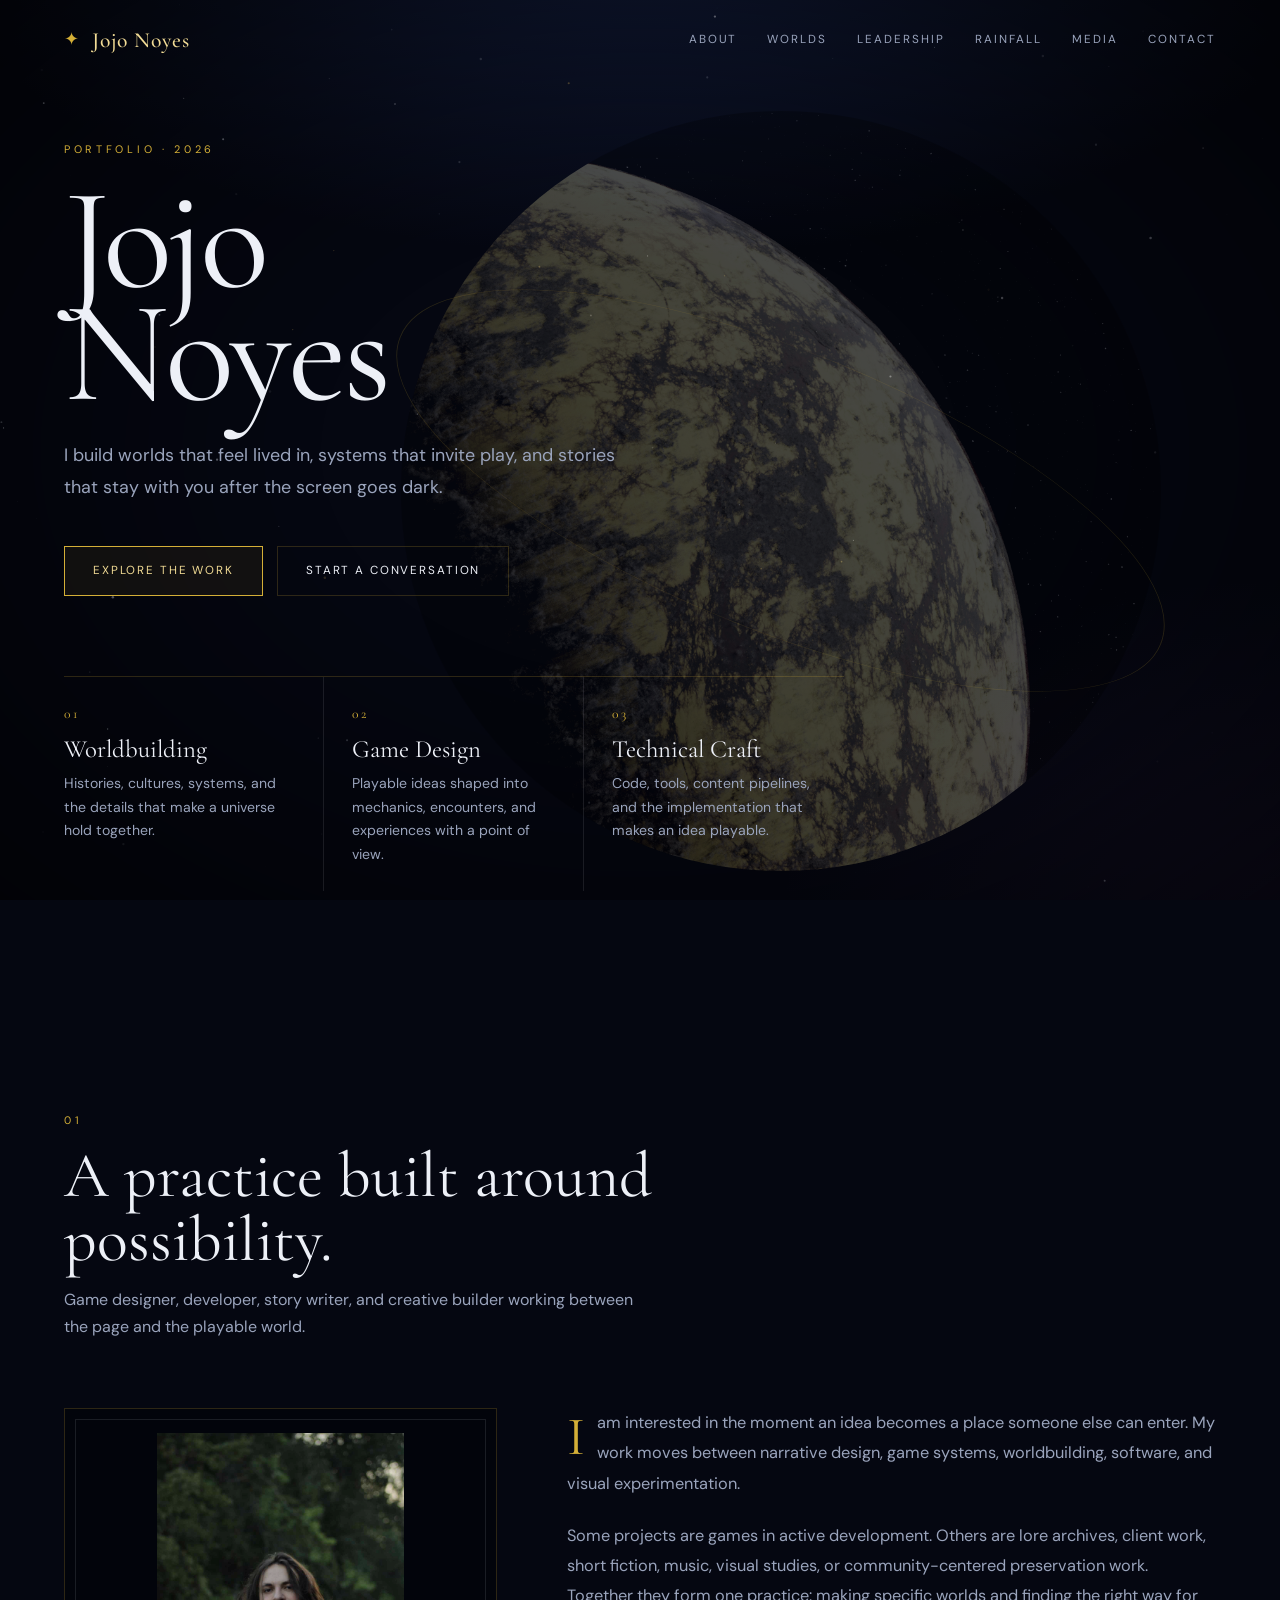
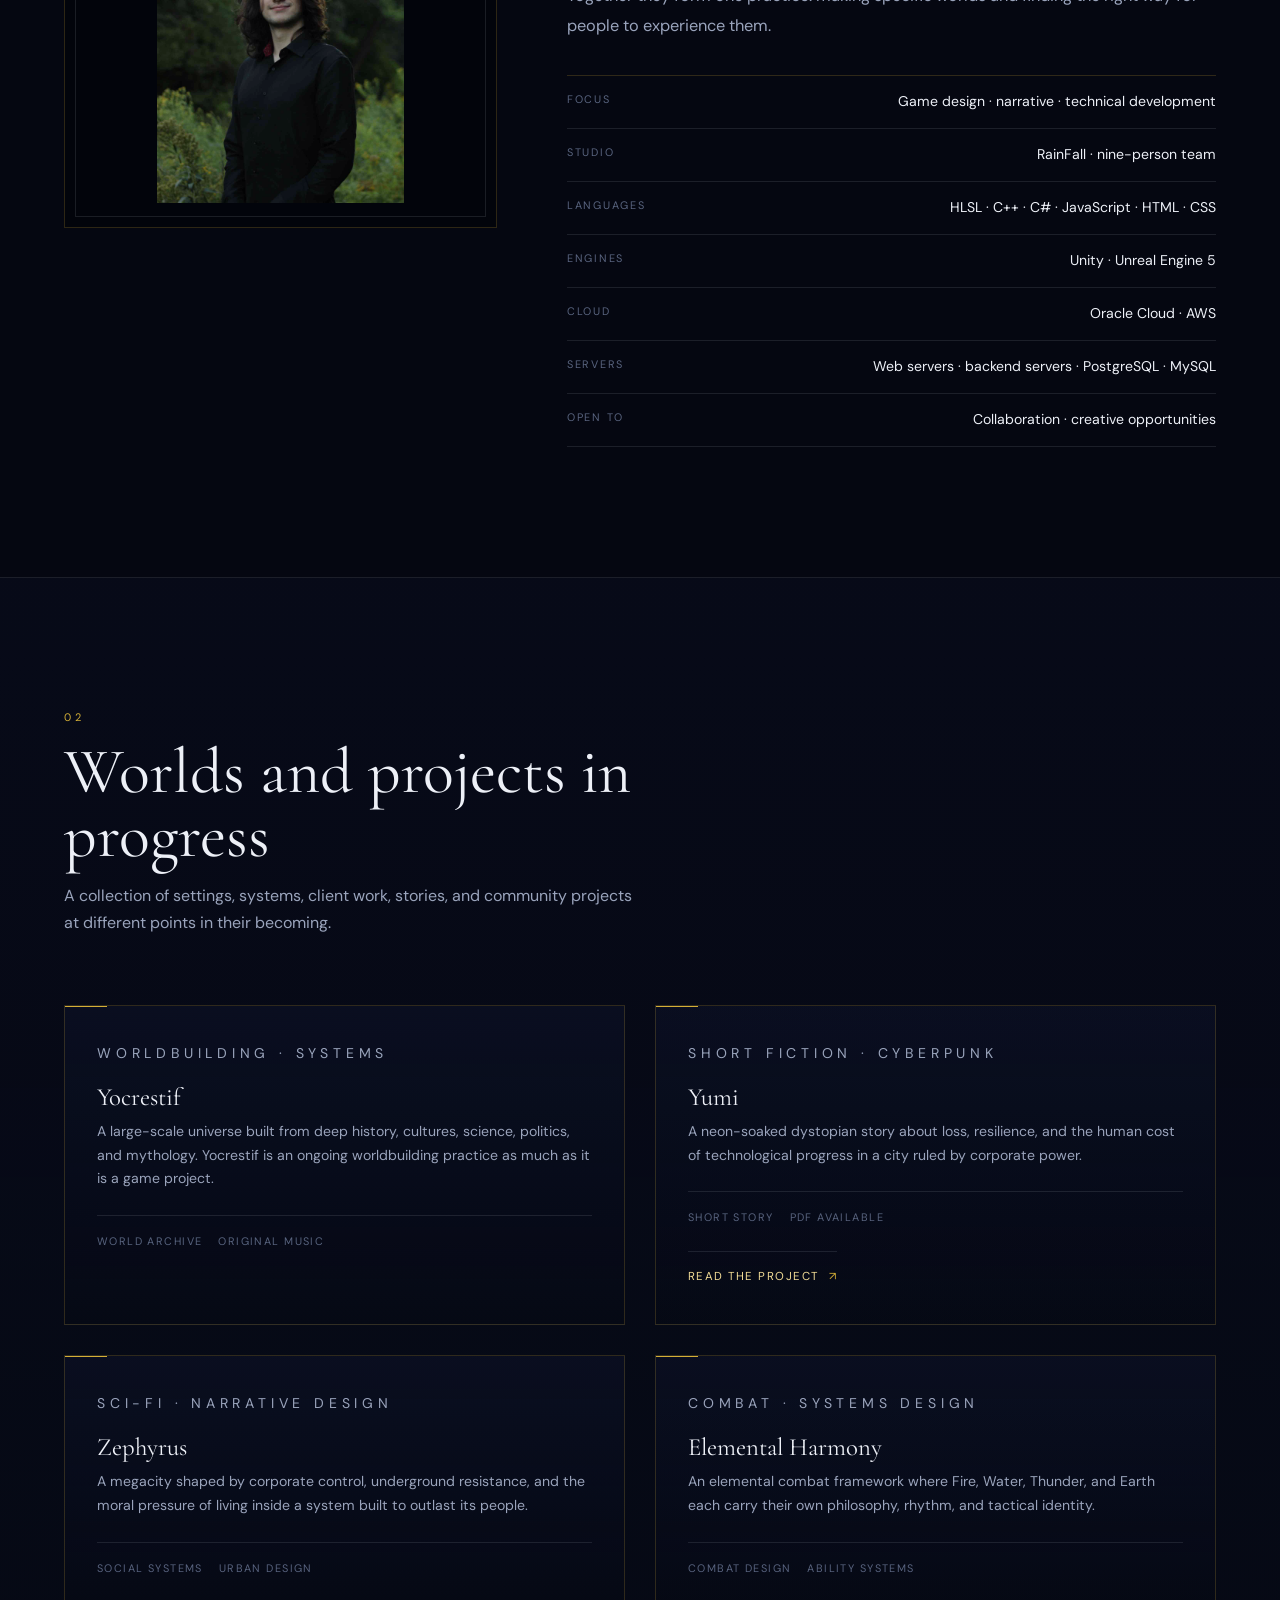
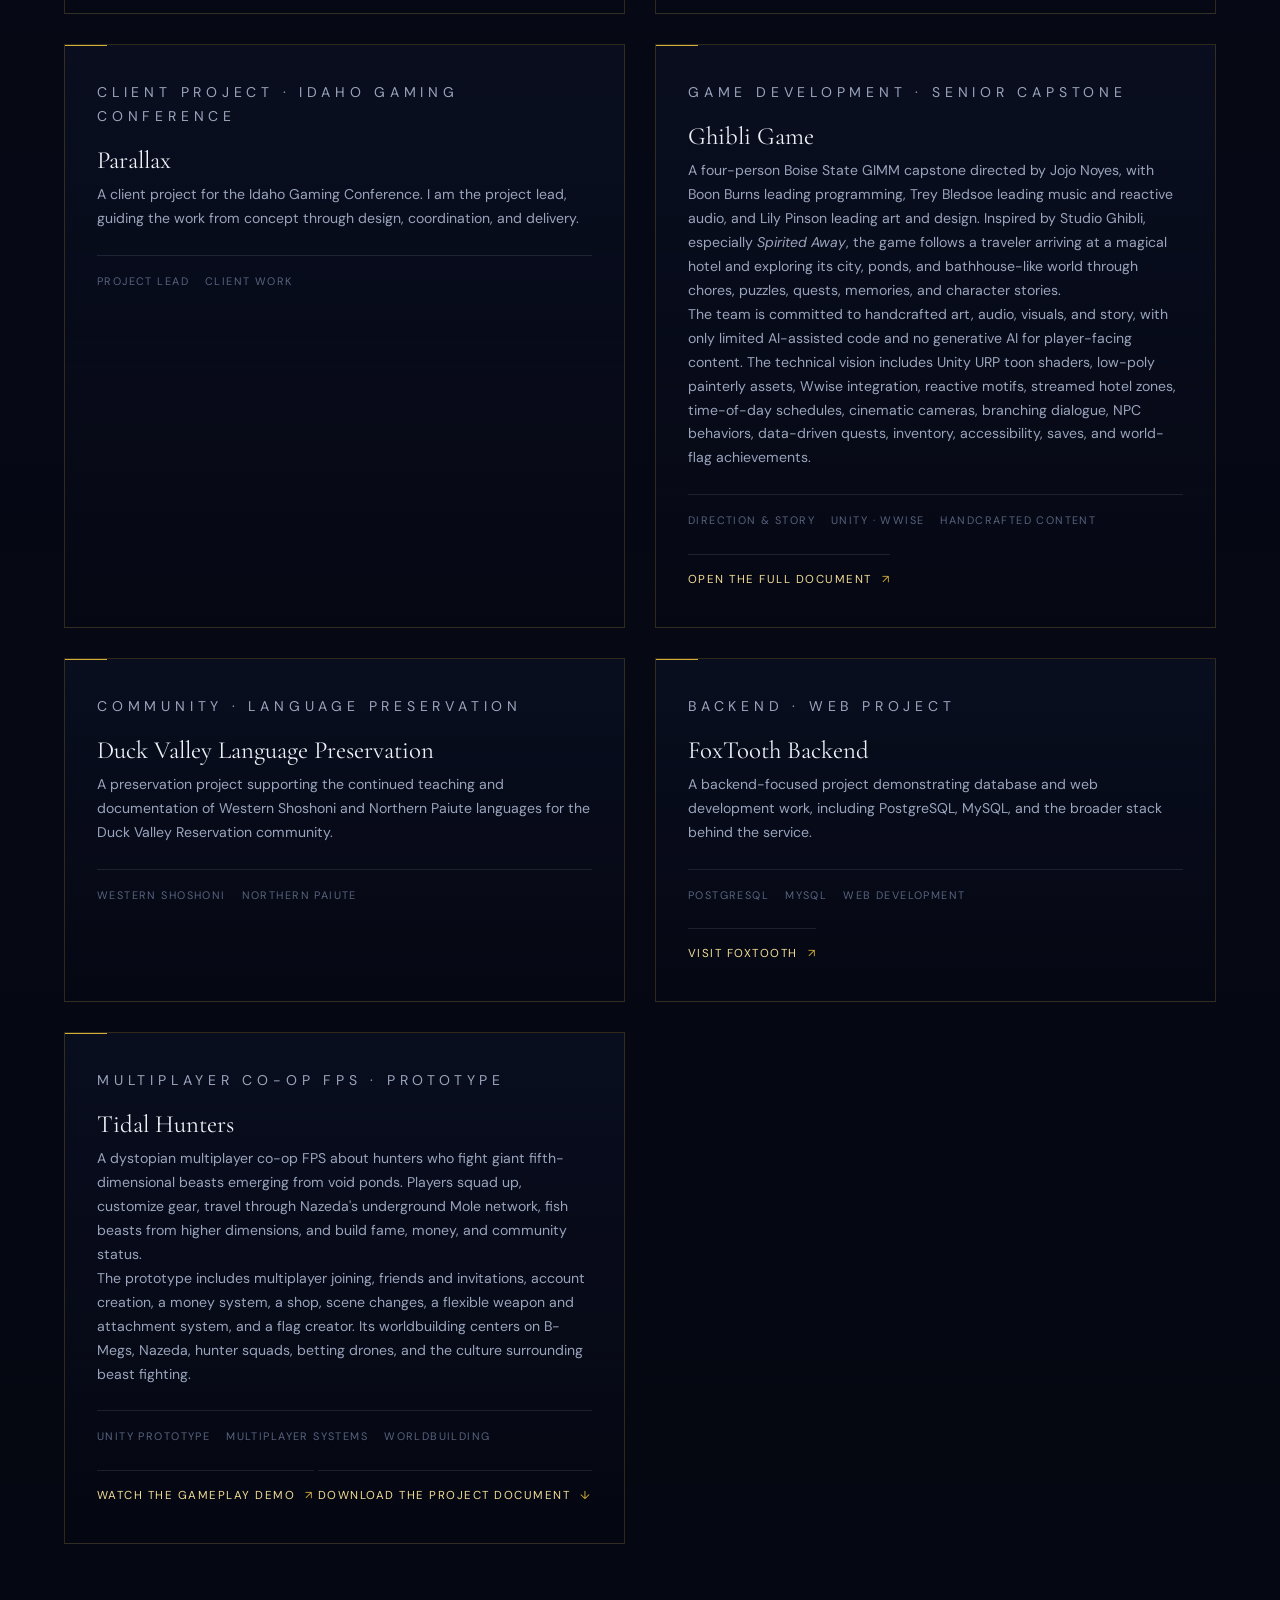
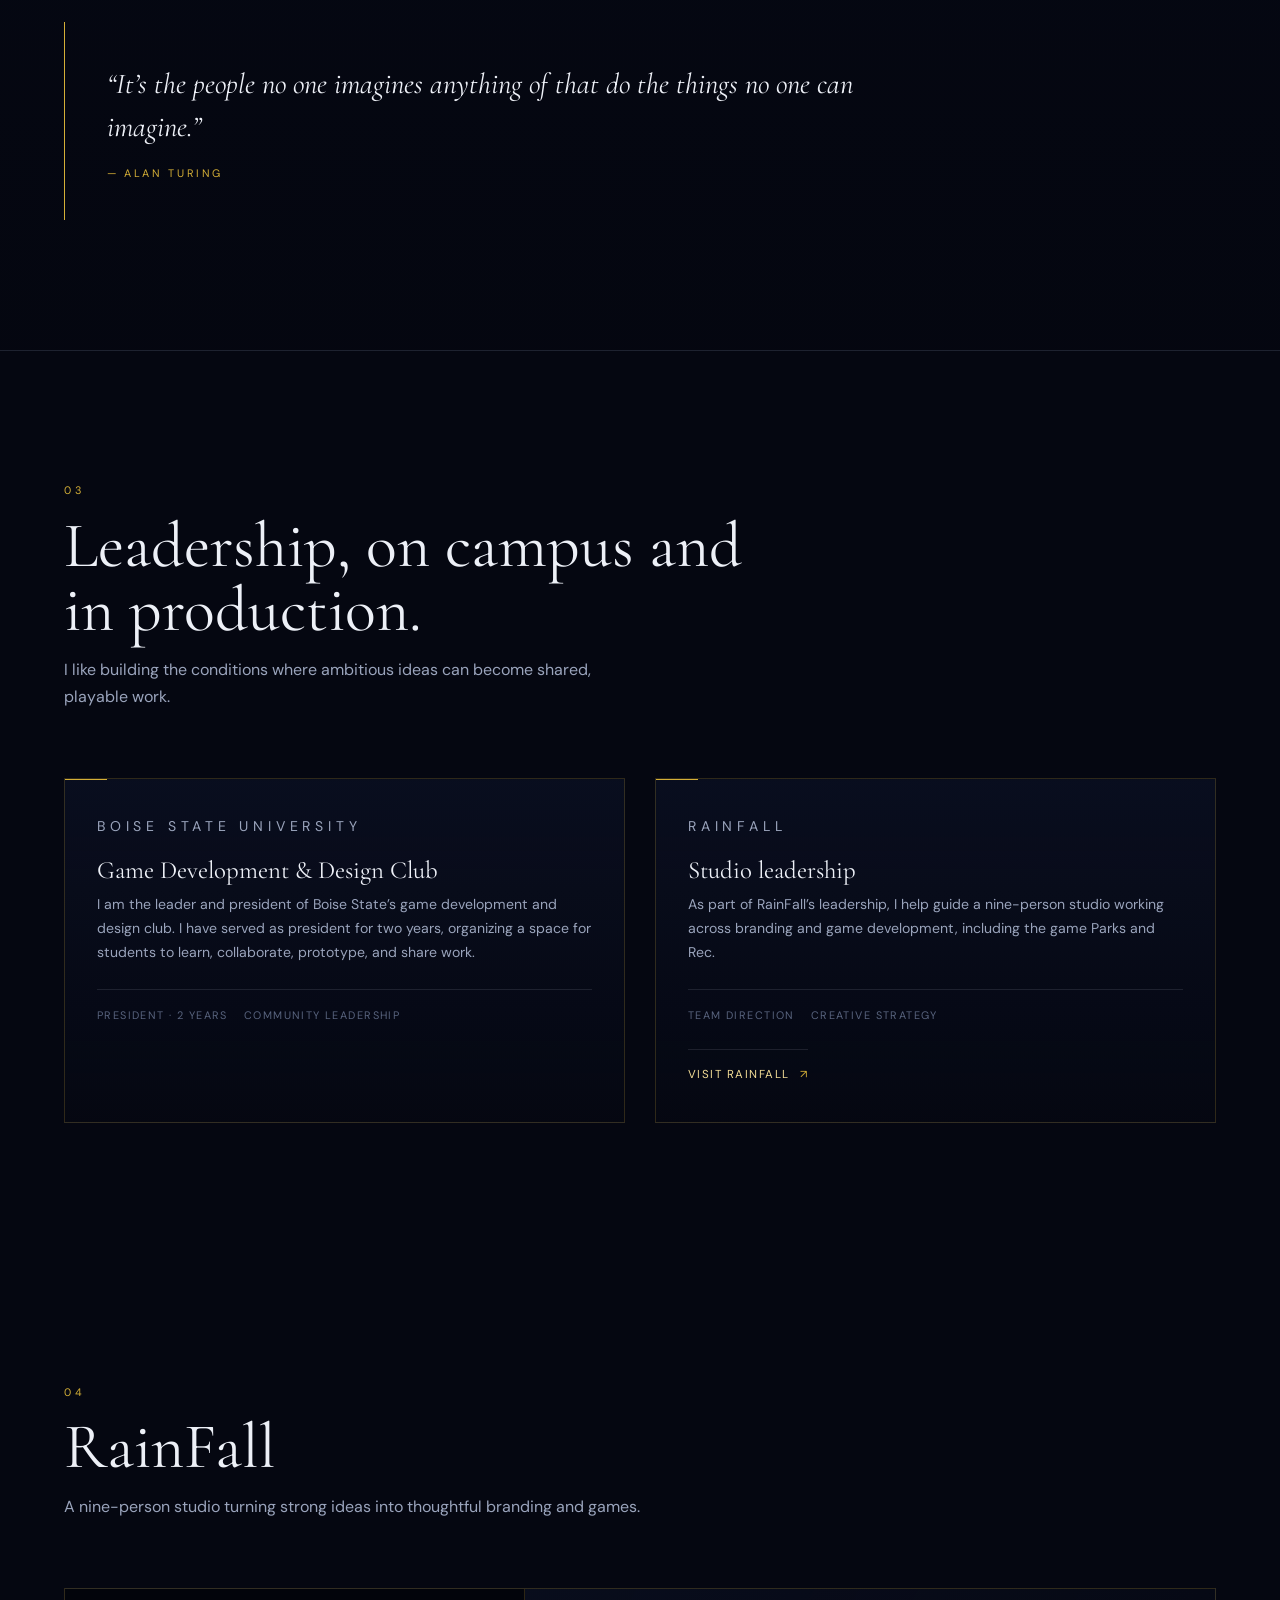
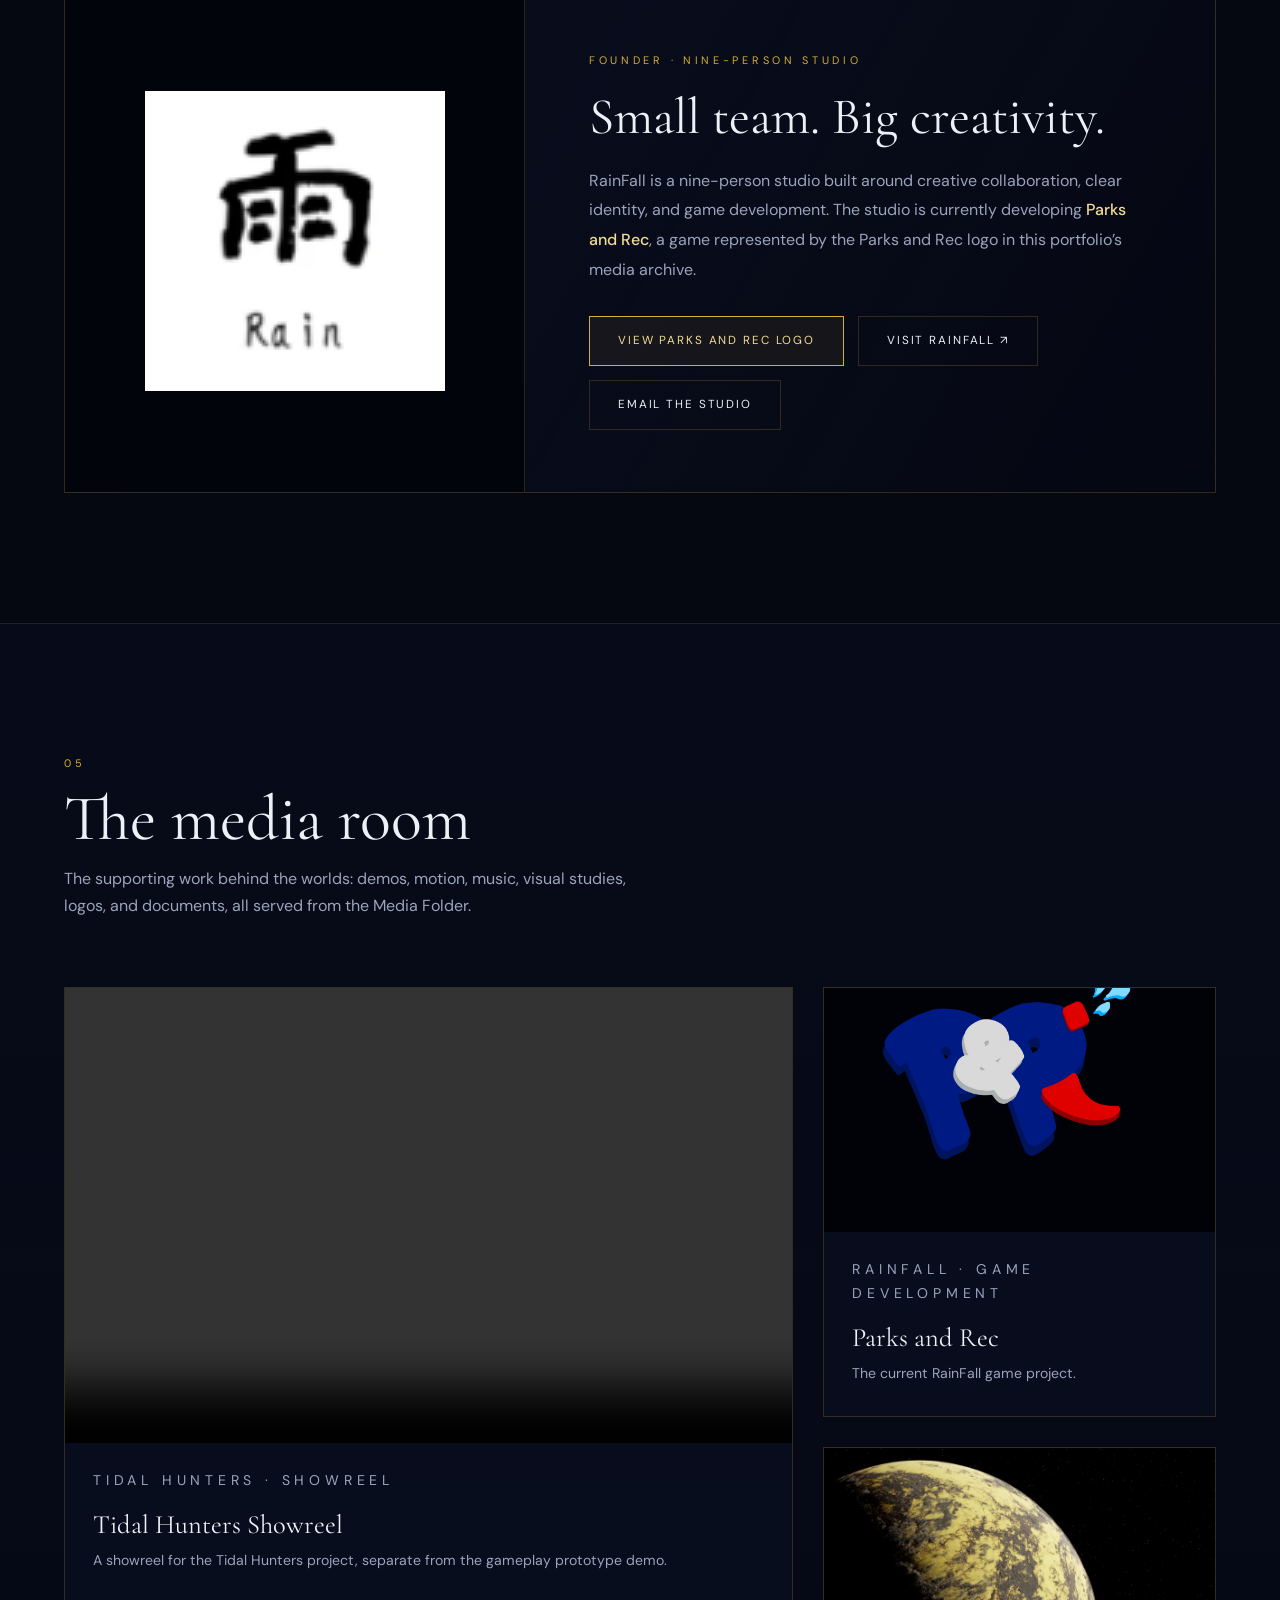
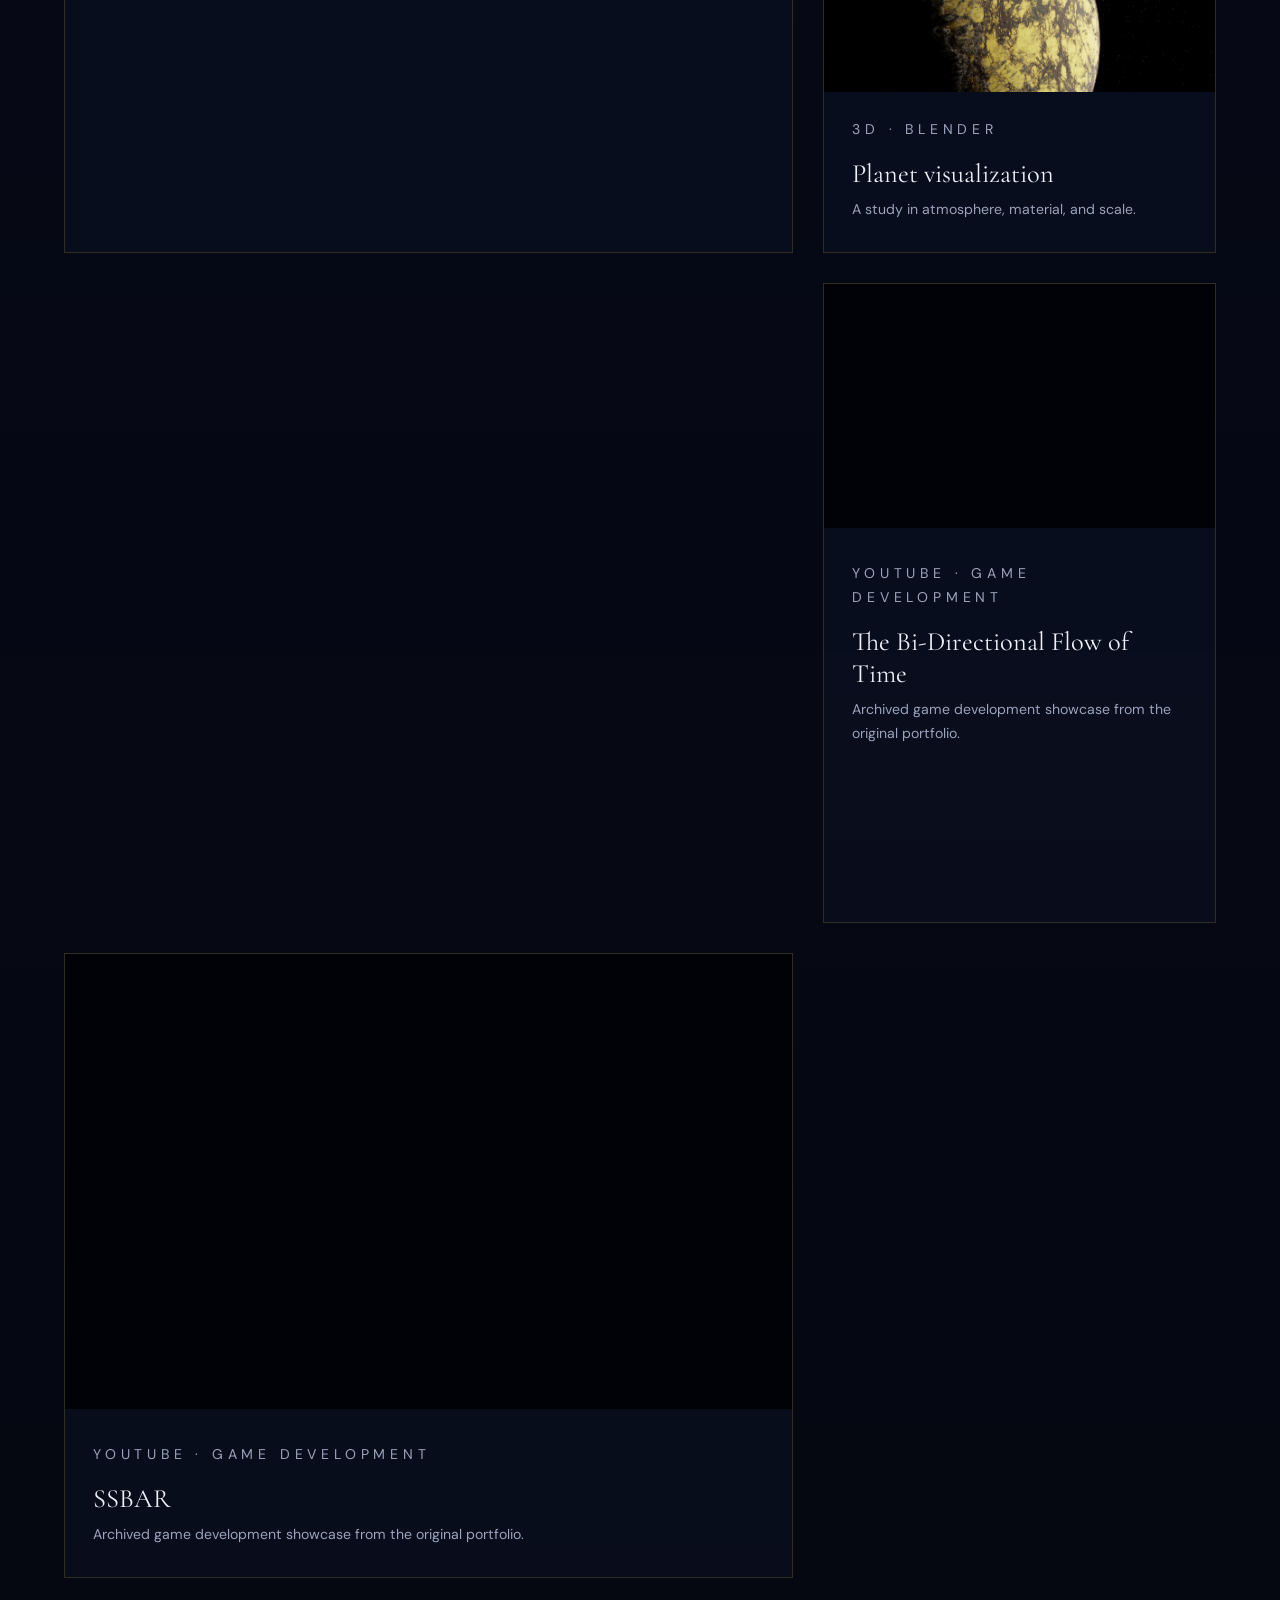
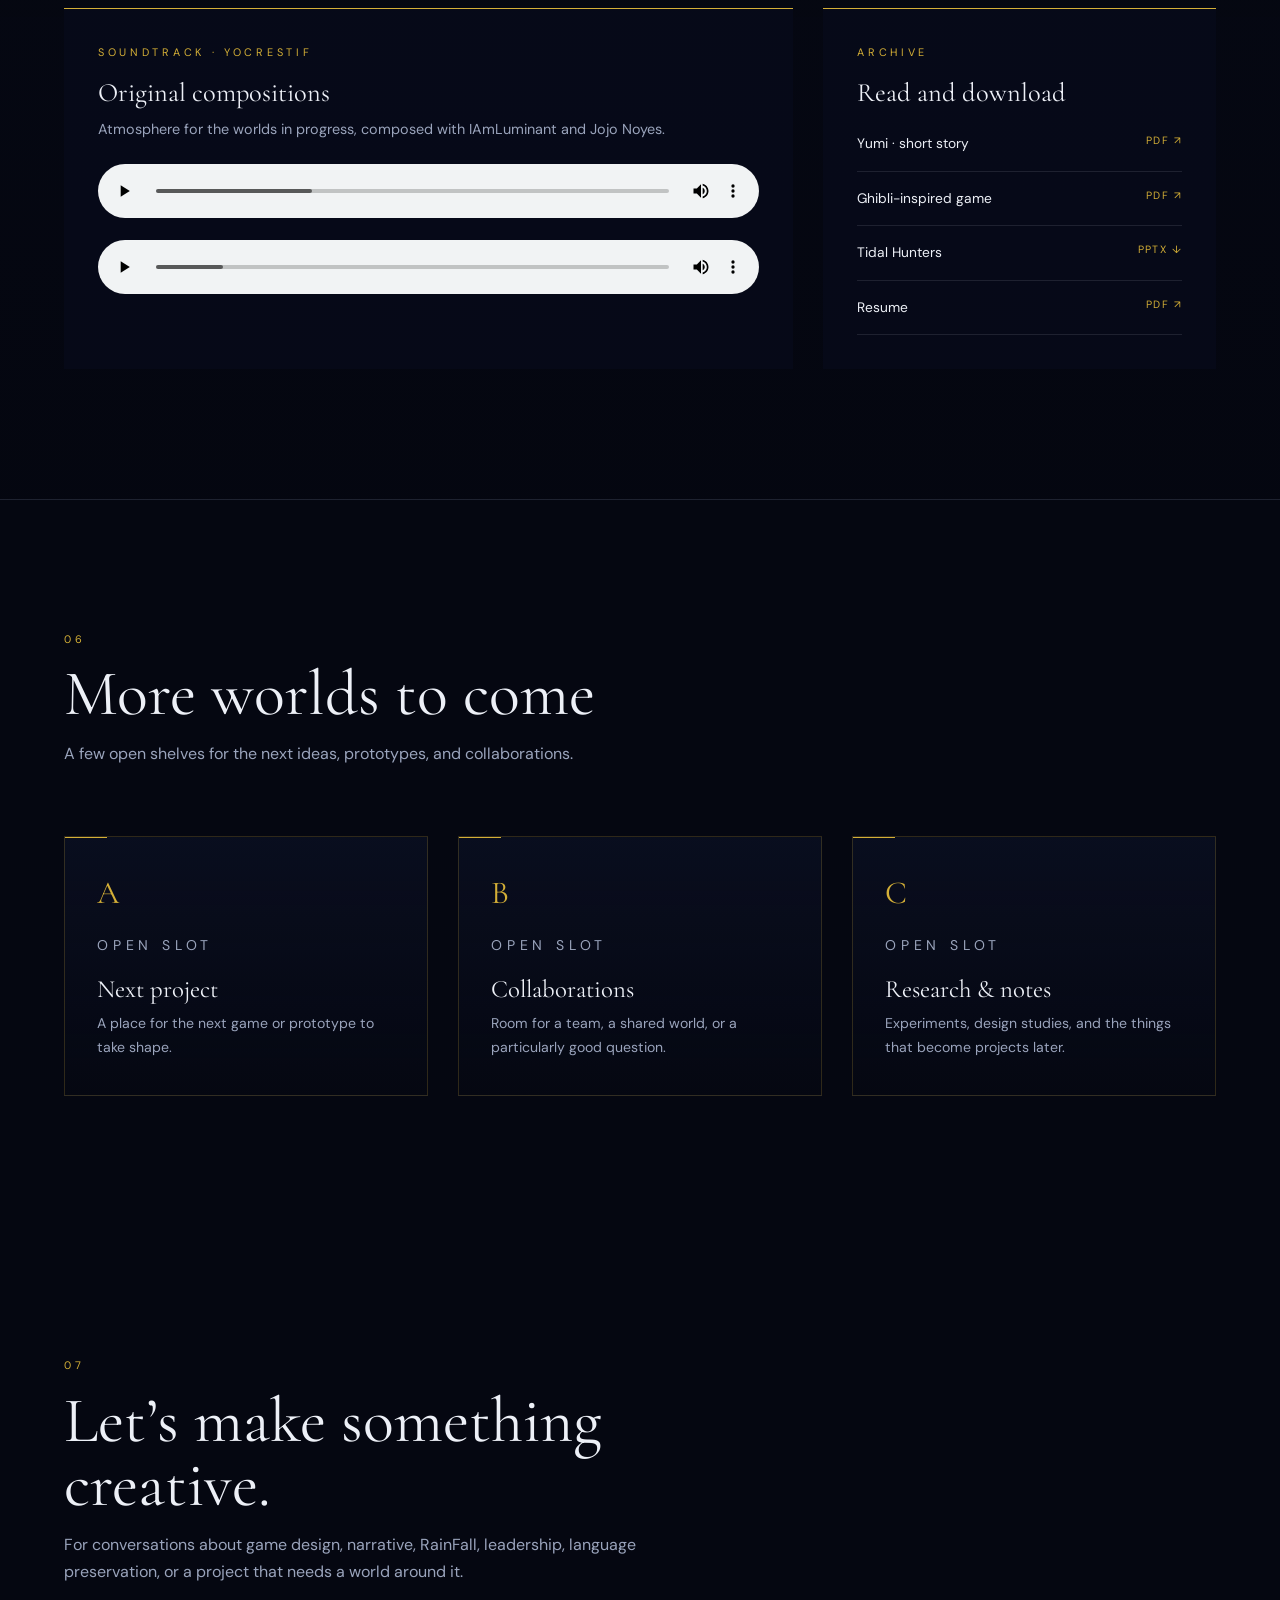
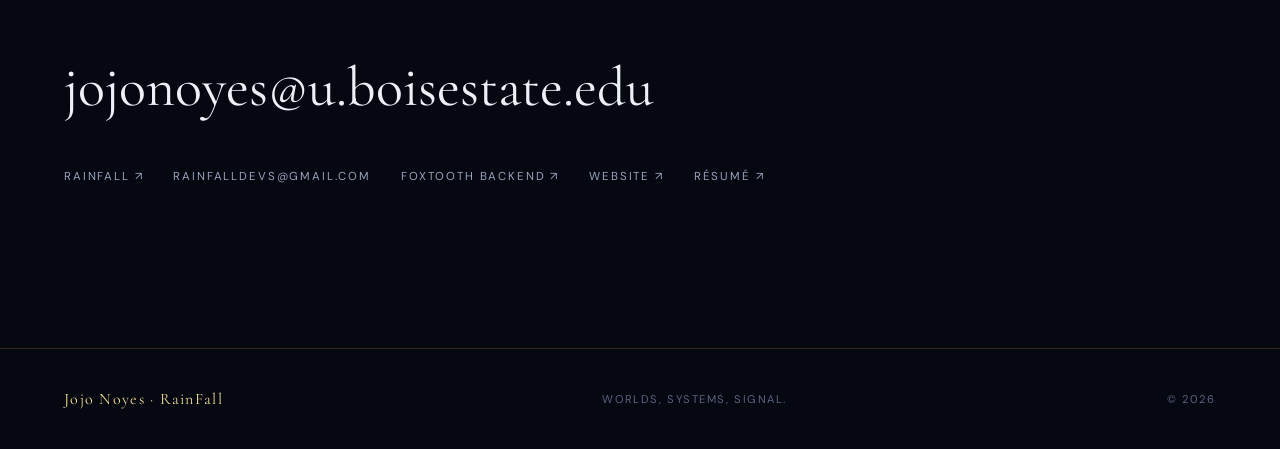
==== commit f5ee197d: "reorg" ====
--- a/index.html
+++ b/index.html
@@ -9,6 +9,7 @@
   <link rel="preconnect" href="https://fonts.gstatic.com" crossorigin />
   <link href="https://fonts.googleapis.com/css2?family=Cormorant+Garamond:ital,wght@0,400;0,500;0,600;1,400&family=DM+Sans:wght@400;500;600&display=swap" rel="stylesheet" />
   <link rel="stylesheet" href="styles.css" />
+  <script src="https://cdn.jsdelivr.net/npm/bootstrap@5.3.0/dist/js/bootstrap.bundle.min.js" defer></script>
   <script src="script.js" defer></script>
 </head>
 <body id="top">
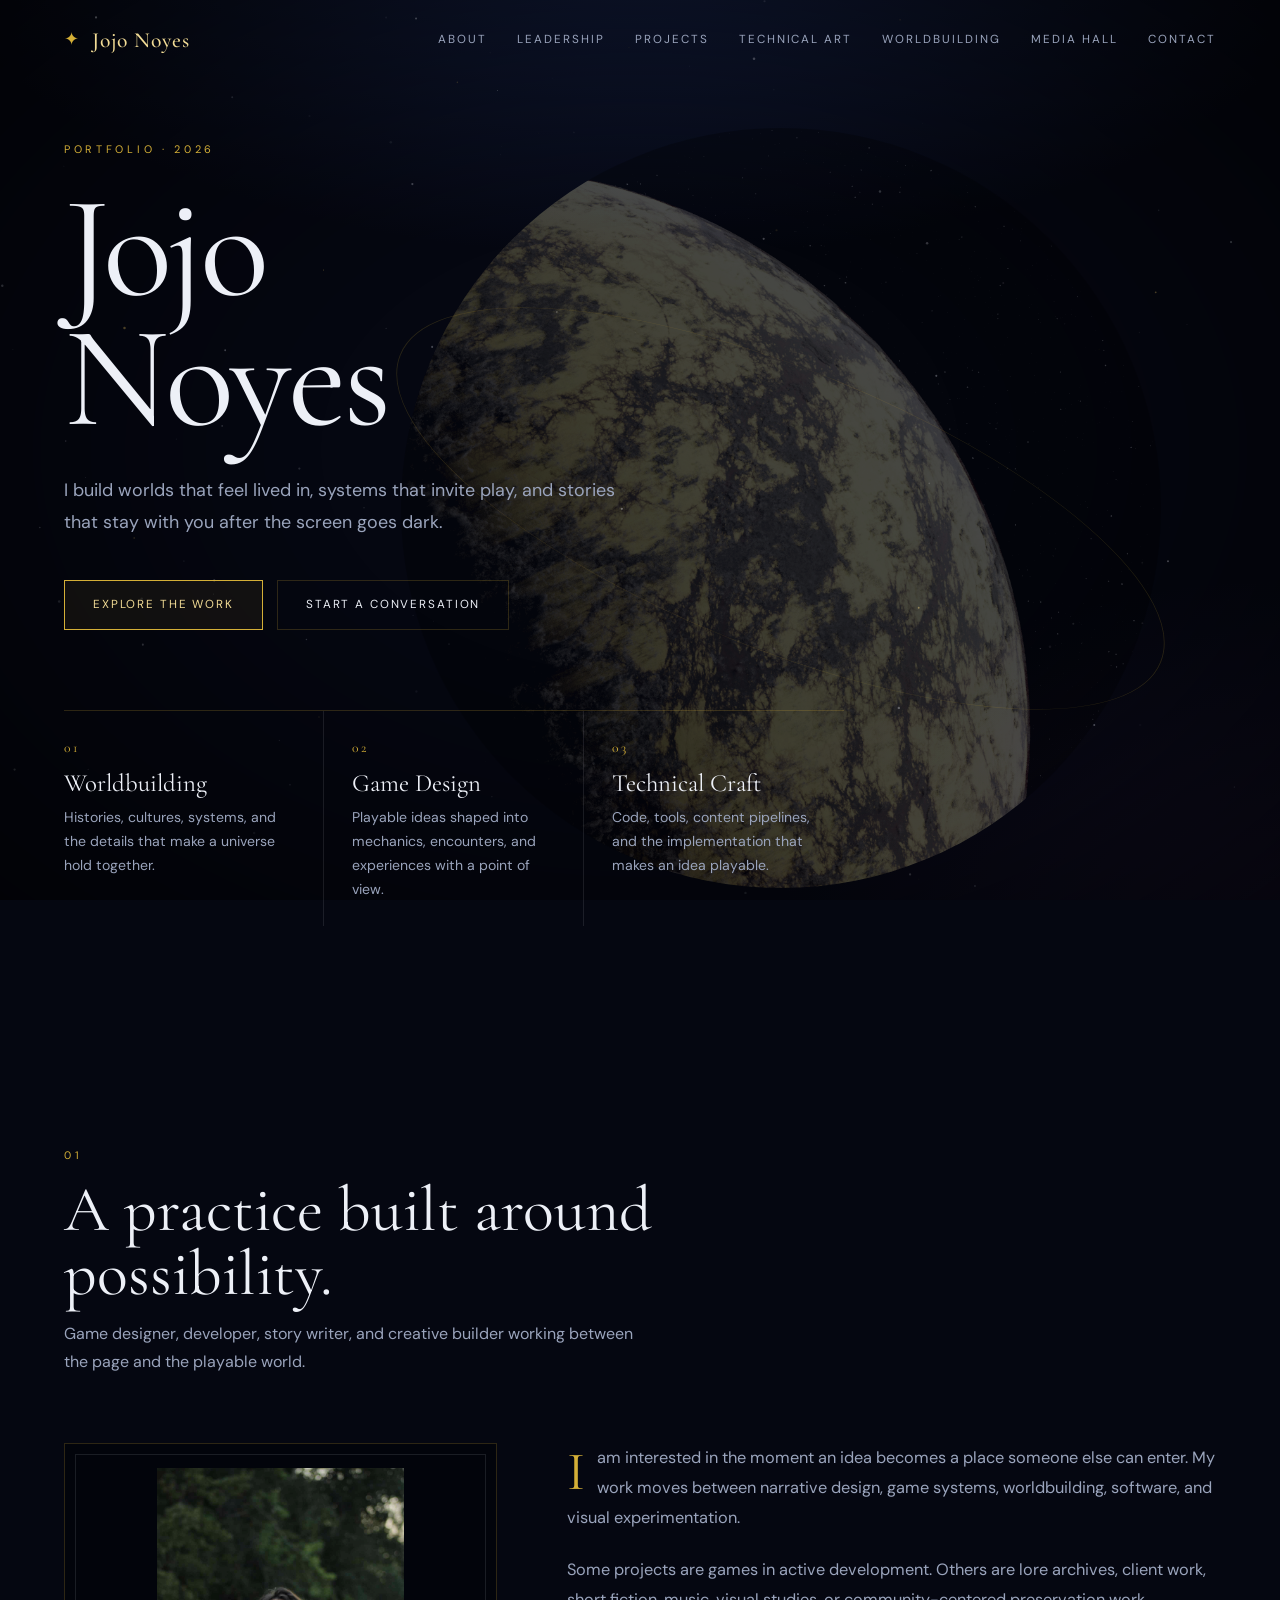
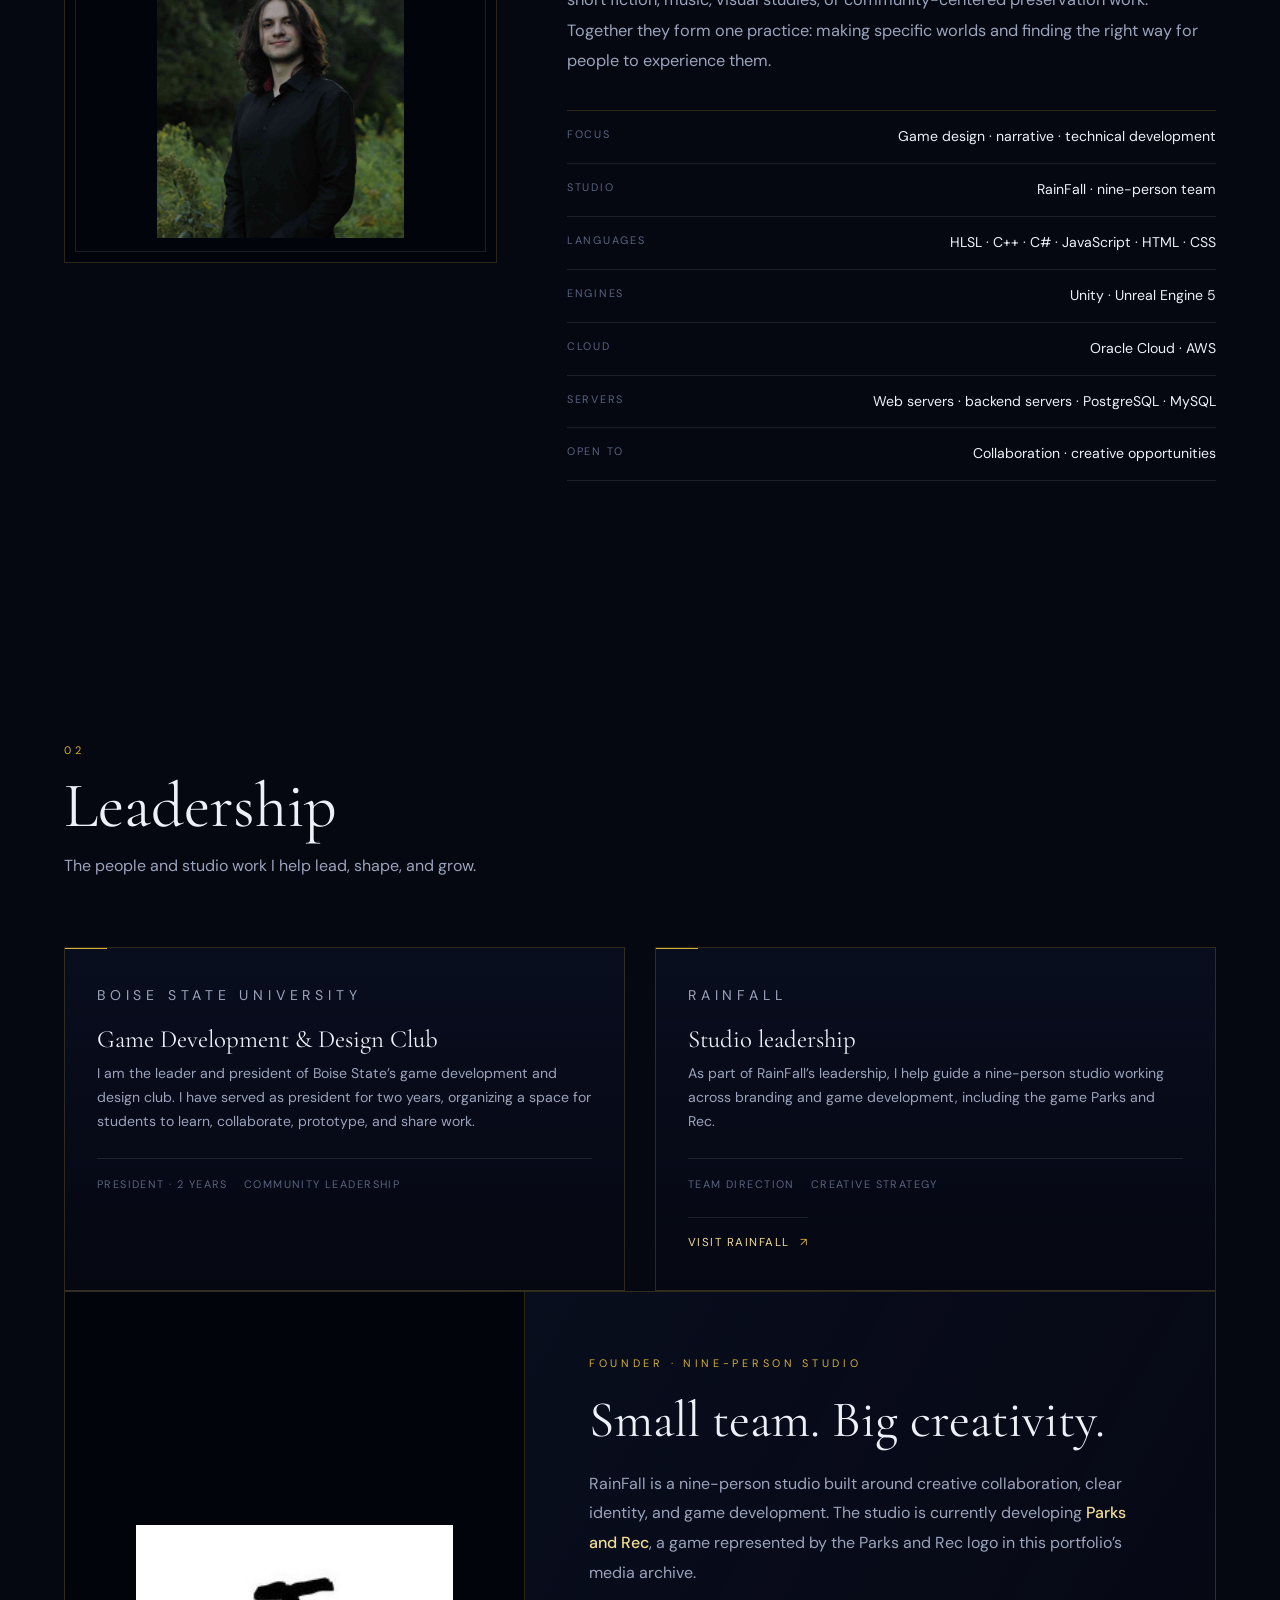
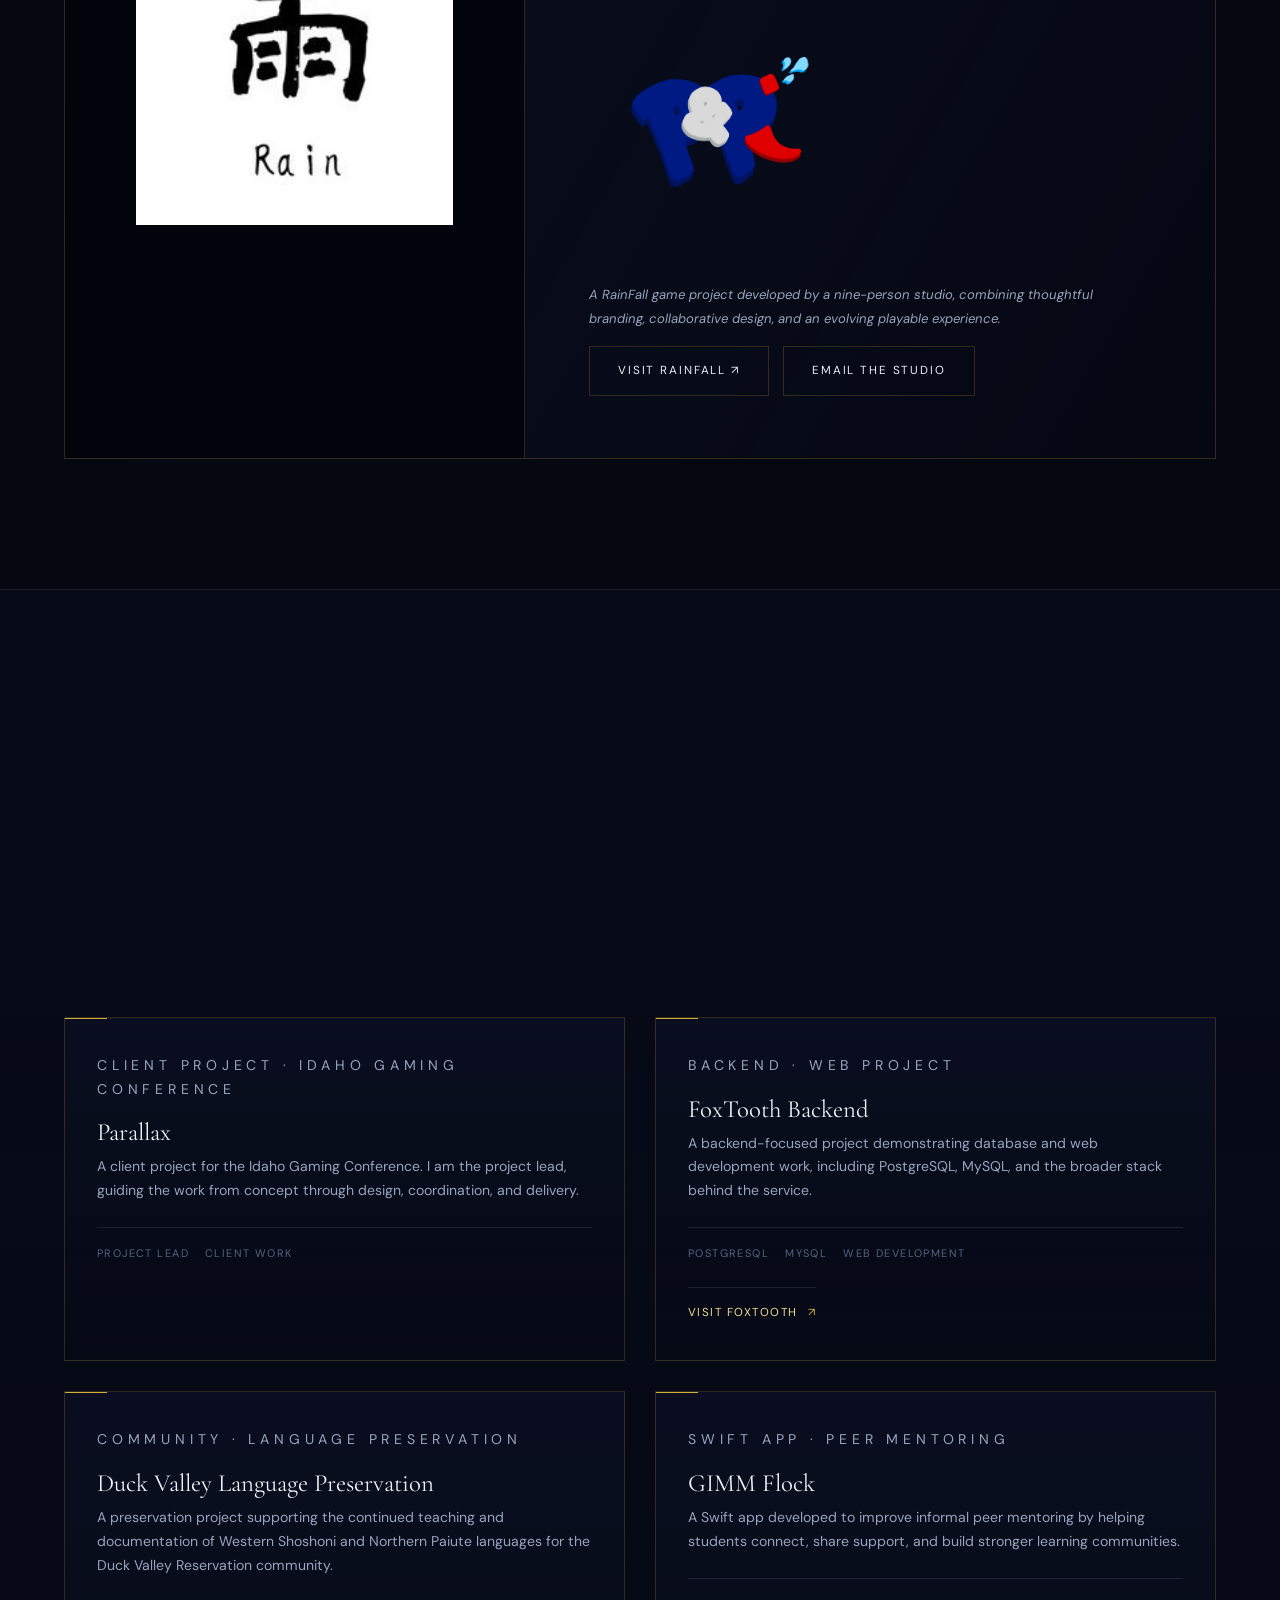
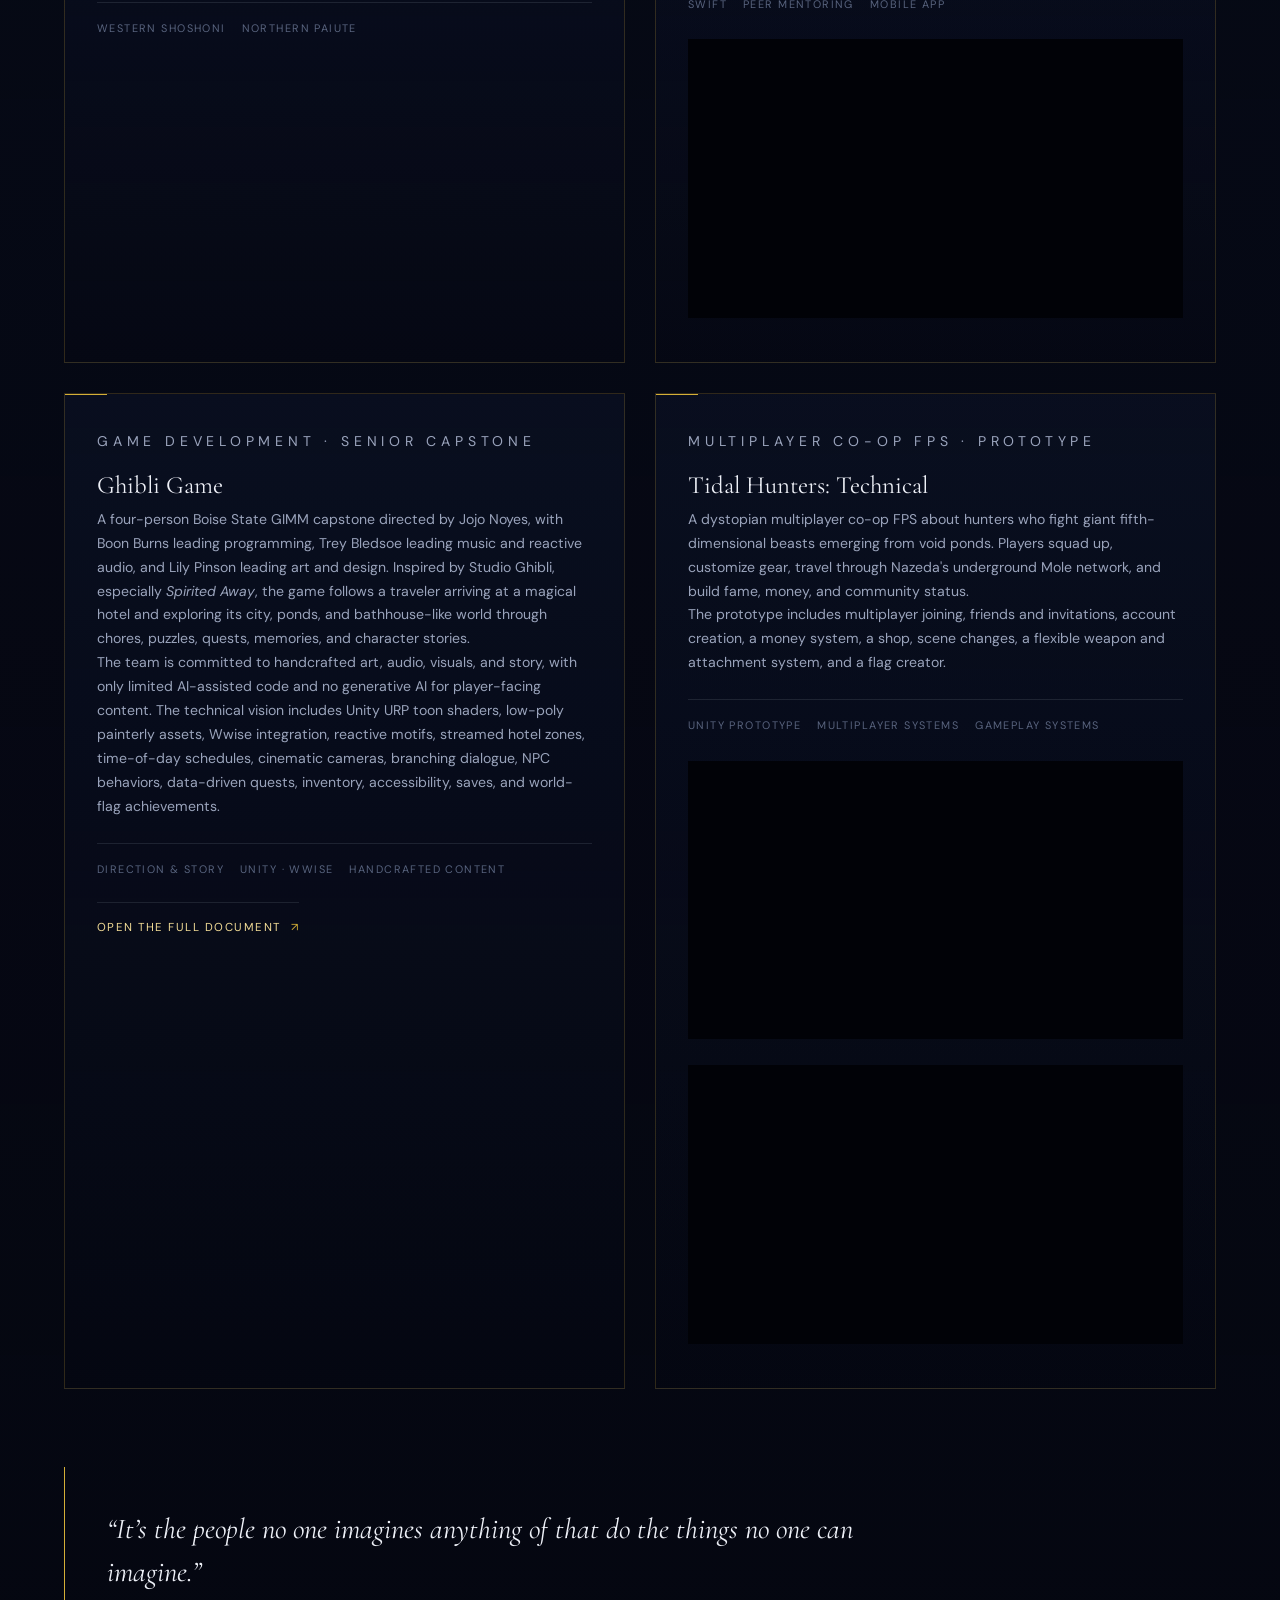
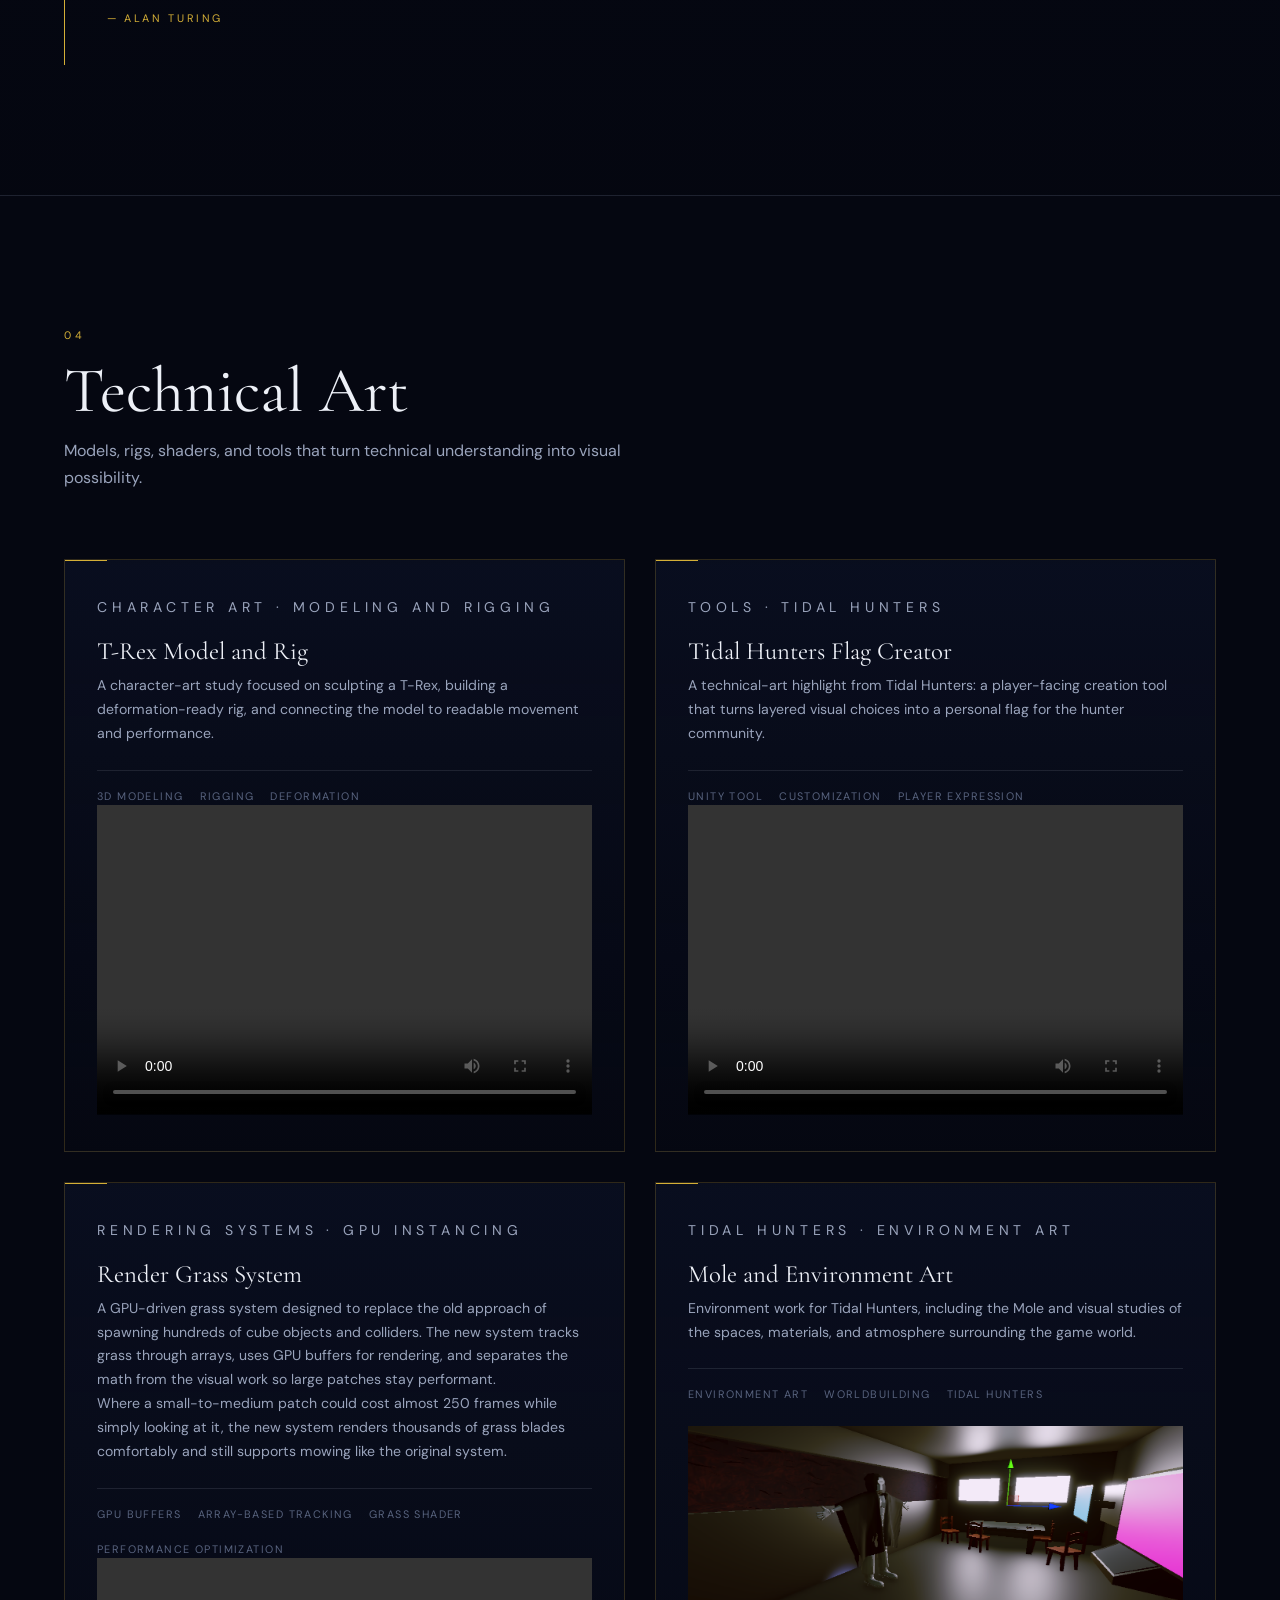
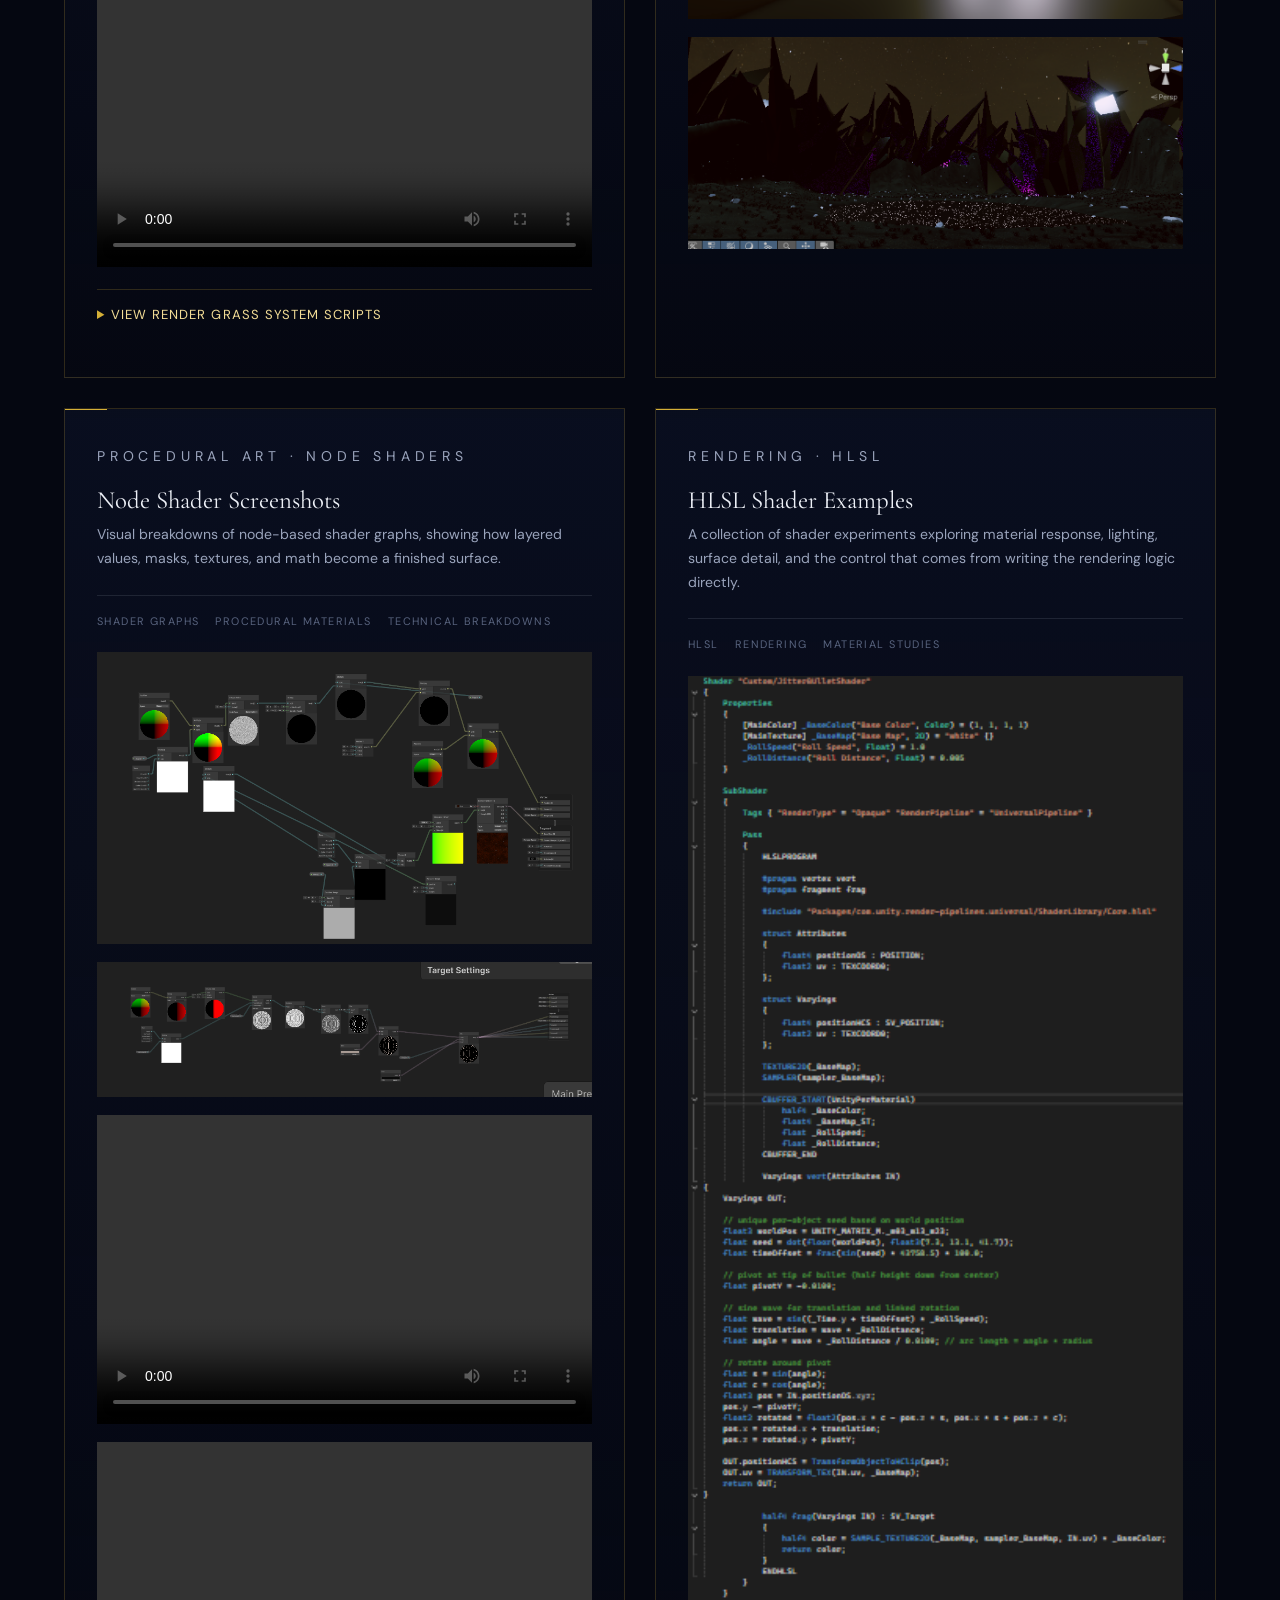
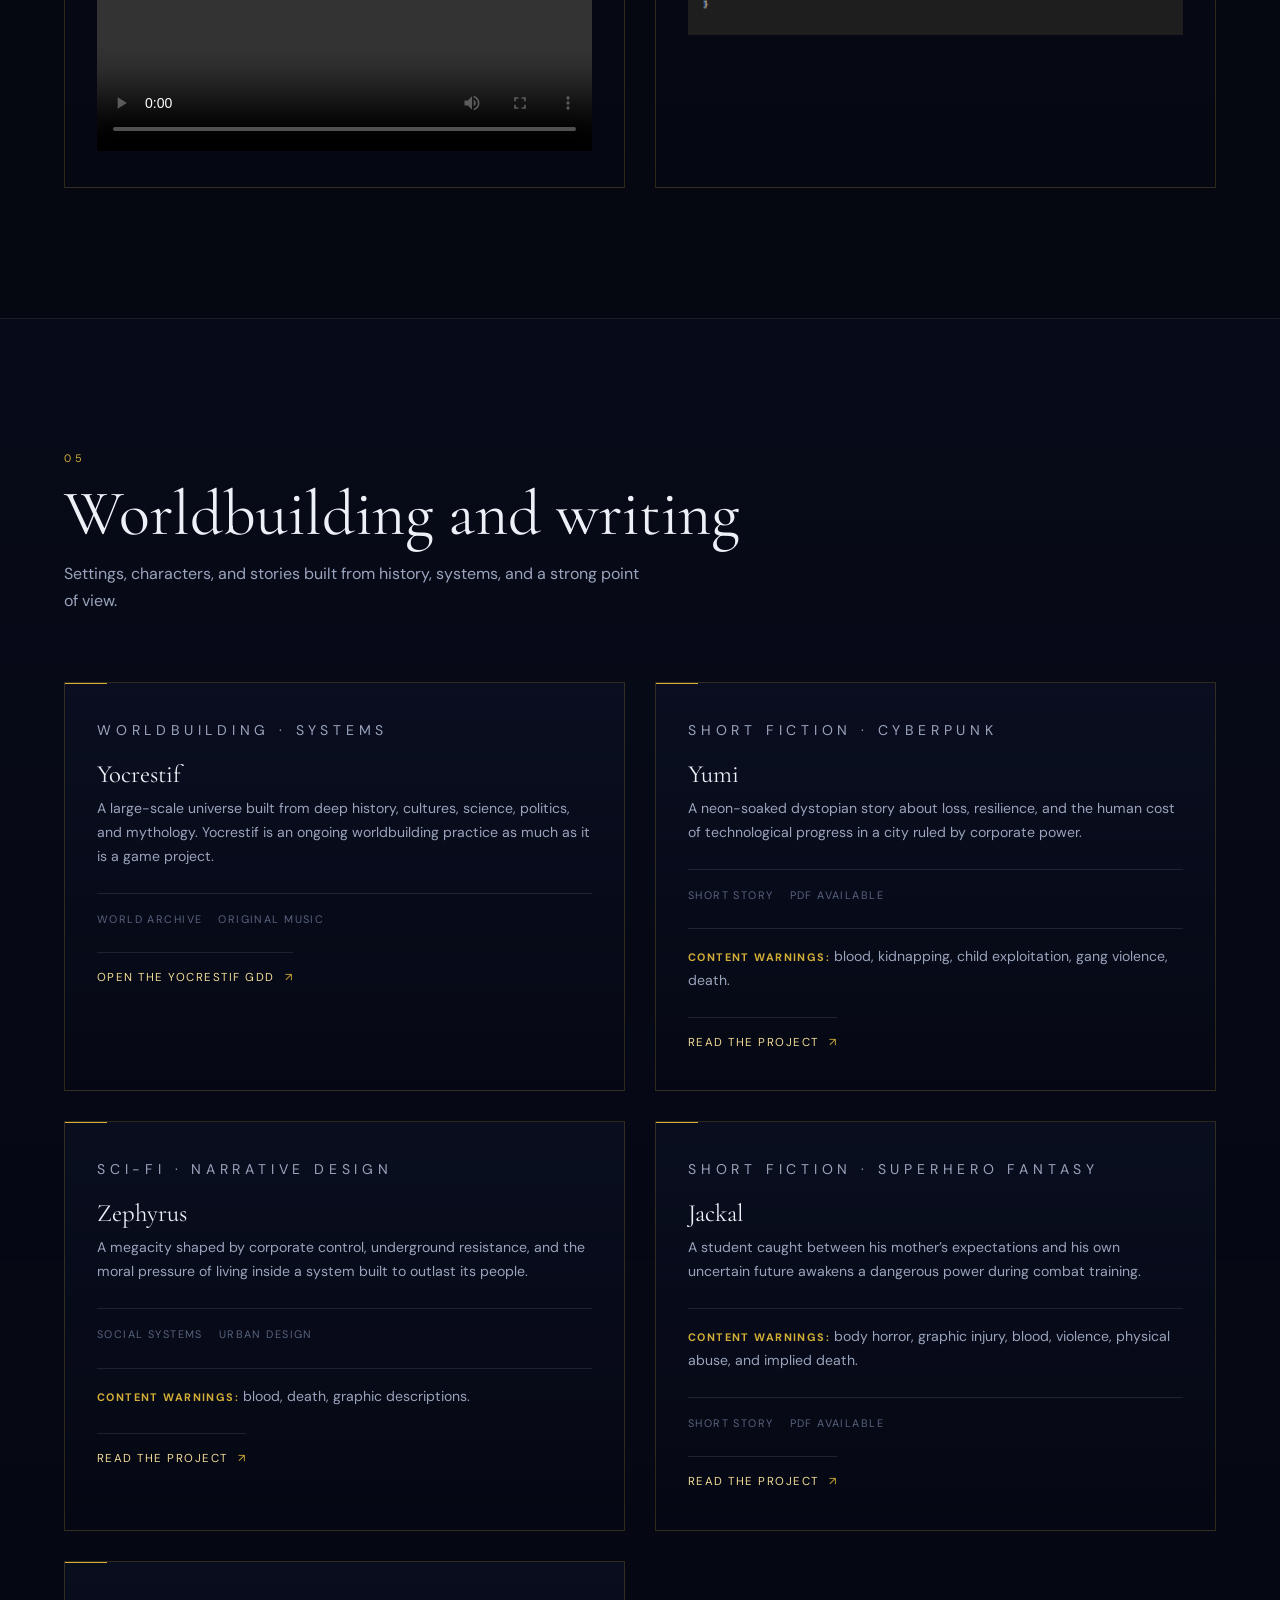
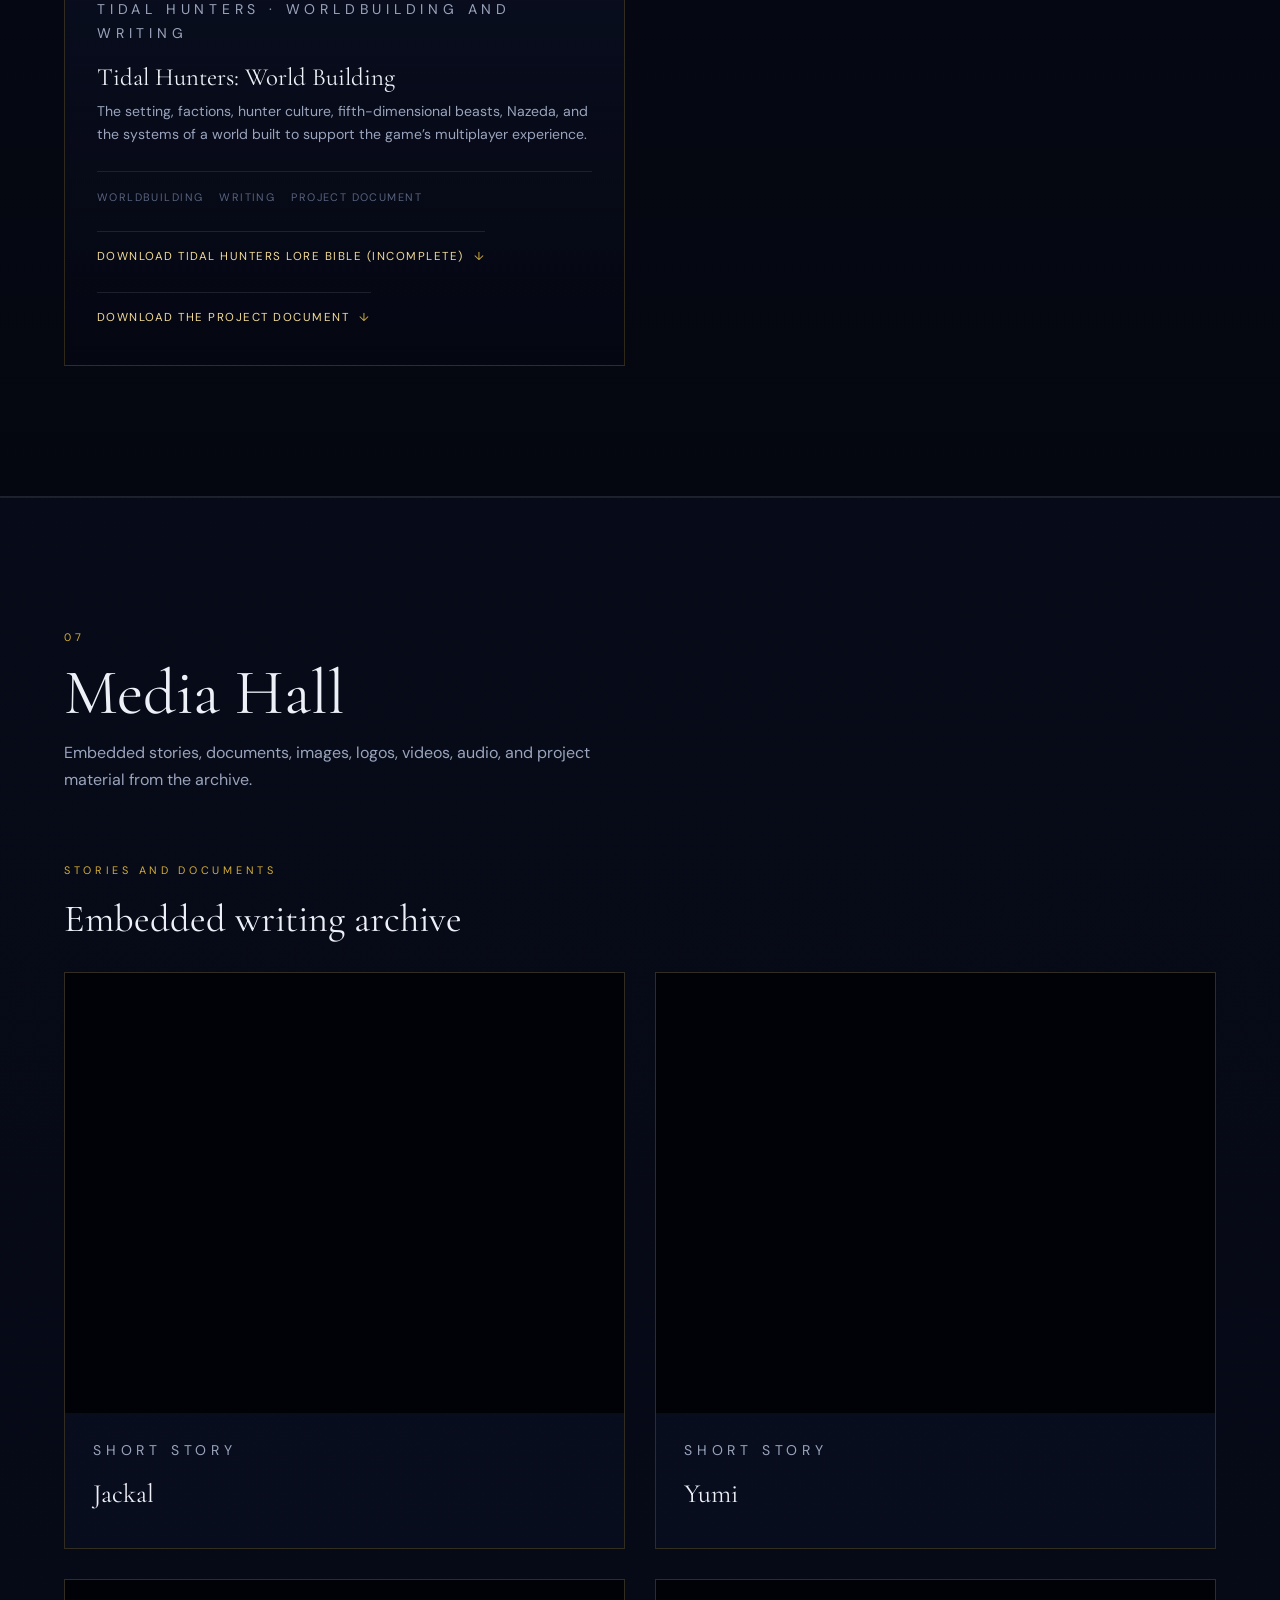
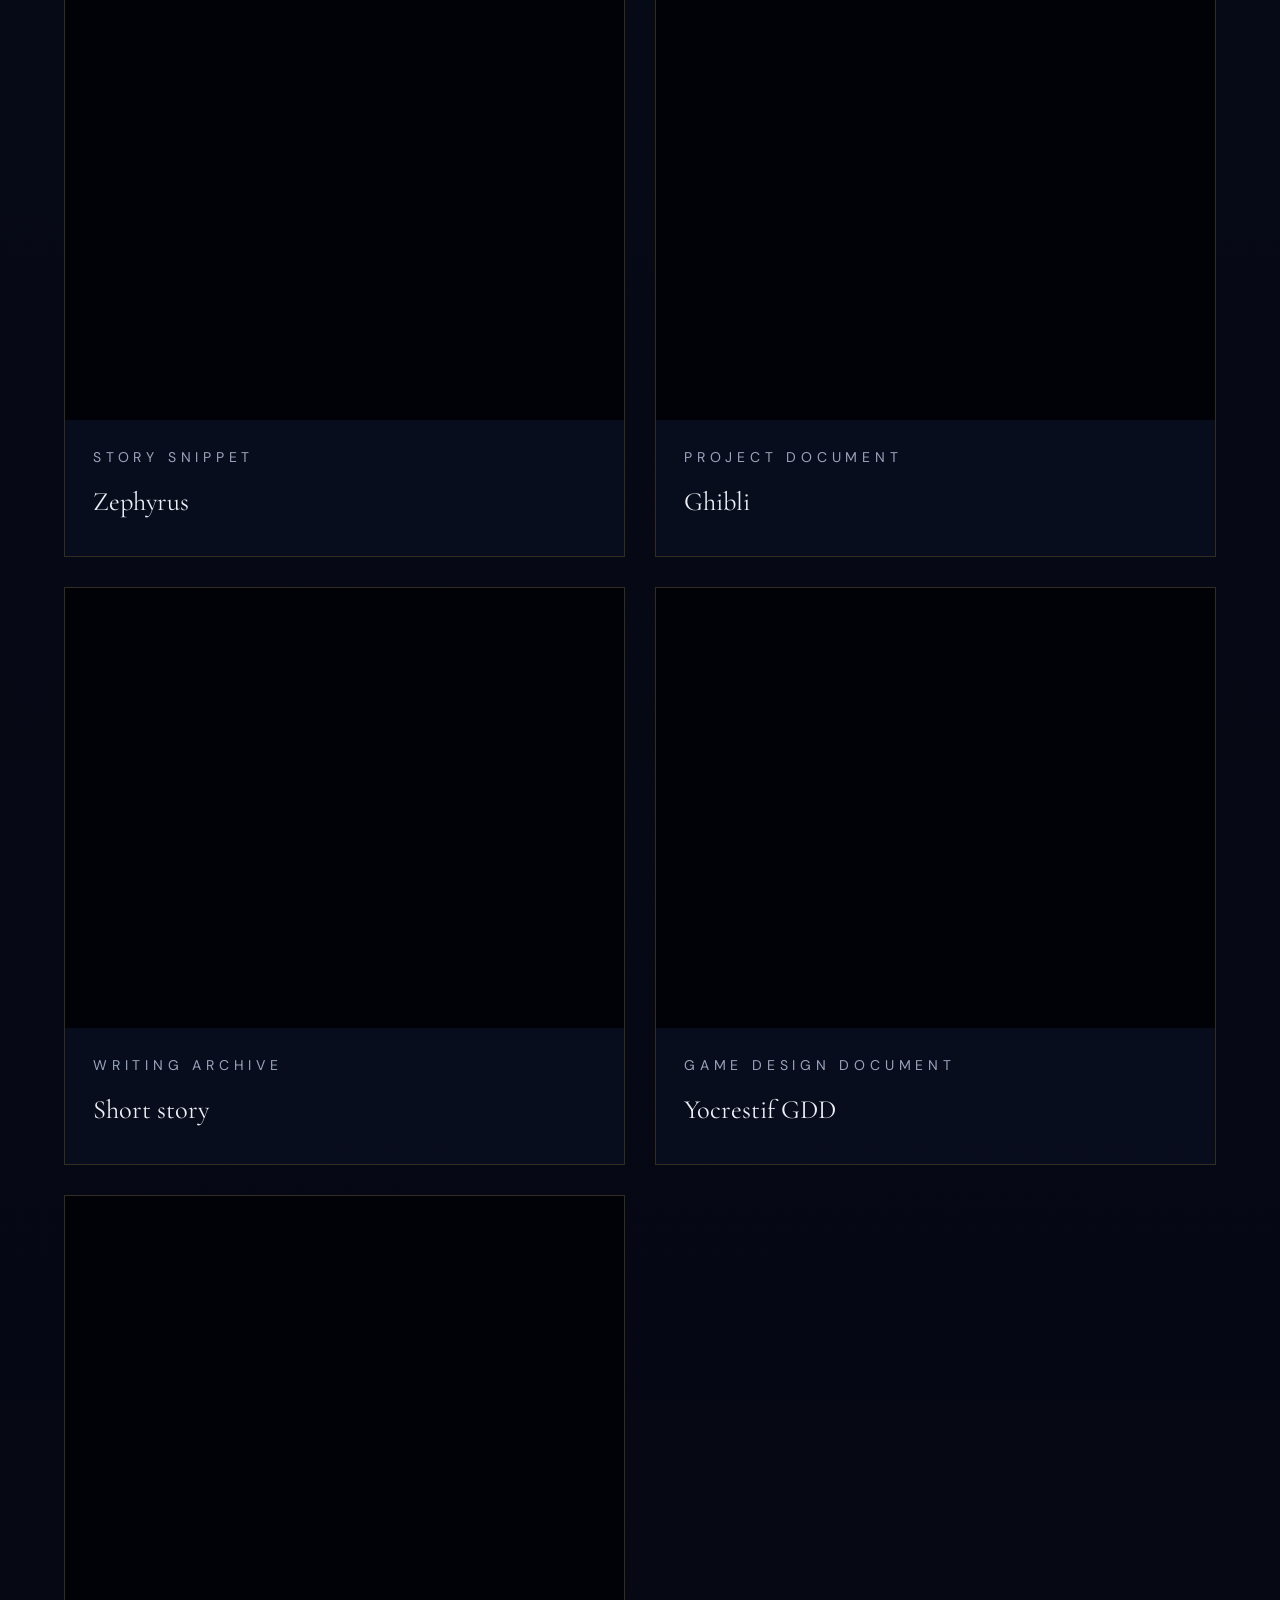
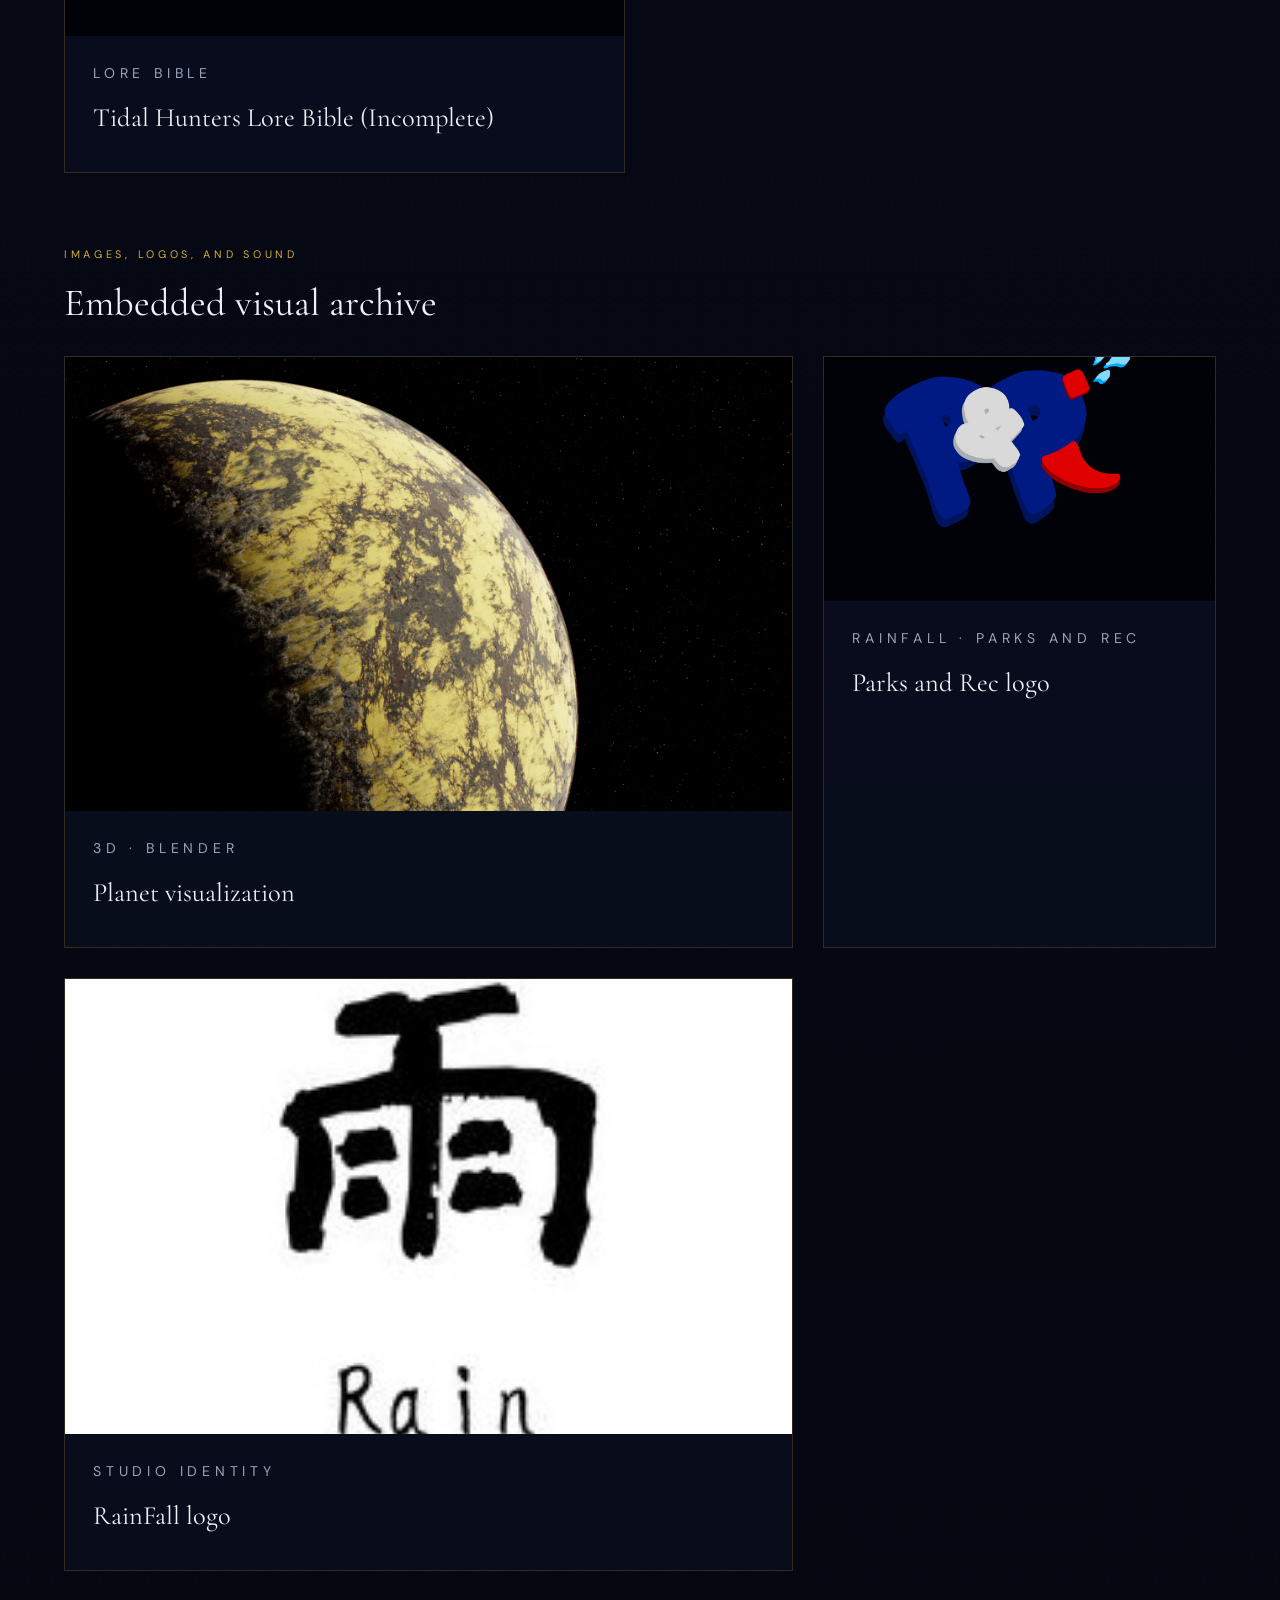
==== commit e7696039: "HugePortRevamp" ====
--- a/index.html
+++ b/index.html
@@ -14,16 +14,15 @@
 </head>
 <body id="top">
   <canvas id="starfield" aria-hidden="true"></canvas><div class="atmos" aria-hidden="true"></div><a class="skip" href="#main">Skip to content</a>
-  <header class="hdr" id="hdr"><div class="wrap hdr-in"><a class="brand" href="#top"><span class="brand-mark">✦</span><span>Jojo Noyes</span></a><nav class="nav" aria-label="Primary"><a href="#about">About</a><a href="#worlds">Worlds</a><a href="#leadership">Leadership</a><a href="#rainfall">RainFall</a><a href="#media">Media</a><a href="#contact">Contact</a></nav></div></header>
+  <header class="hdr" id="hdr"><div class="wrap hdr-in"><a class="brand" href="#top"><span class="brand-mark">✦</span><span>Jojo Noyes</span></a><nav class="nav" aria-label="Primary"><a href="#about">About</a><a href="#leadership">Leadership</a><a href="#worlds">Projects</a><a href="#technical-art">Technical Art</a><a href="#worldbuilding">Worldbuilding</a><a href="#media">Media Hall</a><a href="#contact">Contact</a></nav></div></header>
   <main id="main">
     <section class="hero"><div class="hero-orbit" aria-hidden="true"><img src="Media%20Folder/planet.png" alt="" /></div><div class="wrap hero-in"><p class="eyebrow reveal">Portfolio · 2026</p><h1 class="hero-name reveal" data-d="1">Jojo<br />Noyes</h1><p class="hero-line reveal" data-d="2">I build worlds that feel lived in, systems that invite play, and stories that stay with you after the screen goes dark.</p><div class="hero-cta reveal" data-d="3"><a class="btn btn-solid" href="#worlds">Explore the work</a><a class="btn" href="#contact">Start a conversation</a></div><ul class="triad reveal" data-d="4"><li><span>01</span><h3>Worldbuilding</h3><p>Histories, cultures, systems, and the details that make a universe hold together.</p></li><li><span>02</span><h3>Game Design</h3><p>Playable ideas shaped into mechanics, encounters, and experiences with a point of view.</p></li><li><span>03</span><h3>Technical Craft</h3><p>Code, tools, content pipelines, and the implementation that makes an idea playable.</p></li></ul></div></section>
     <section class="section" id="about"><div class="wrap"><header class="sec-head reveal"><span class="sec-num">01</span><h2 class="sec-title">A practice built around possibility.</h2><p class="sec-lede">Game designer, developer, story writer, and creative builder working between the page and the playable world.</p></header><div class="split"><div class="portrait portrait-mark reveal"><img src="Media%20Folder/Jojo.jpg" alt="Jojo Noyes in a forest" /></div><div class="prose reveal" data-d="1"><p>I am interested in the moment an idea becomes a place someone else can enter. My work moves between narrative design, game systems, worldbuilding, software, and visual experimentation.</p><p>Some projects are games in active development. Others are lore archives, client work, short fiction, music, visual studies, or community-centered preservation work. Together they form one practice: making specific worlds and finding the right way for people to experience them.</p><ul class="facts"><li><span>Focus</span>Game design · narrative · technical development</li><li><span>Studio</span>RainFall · nine-person team</li><li><span>Languages</span>HLSL · C++ · C# · JavaScript · HTML · CSS</li><li><span>Engines</span>Unity · Unreal Engine 5</li><li><span>Cloud</span>Oracle Cloud · AWS</li><li><span>Servers</span>Web servers · backend servers · PostgreSQL · MySQL</li><li><span>Open to</span>Collaboration · creative opportunities</li></ul></div></div></div></section>
     <section class="section section-tint" id="worlds"><div class="wrap"><header class="sec-head reveal"><span class="sec-num">02</span><h2 class="sec-title">Worlds and projects in progress</h2><p class="sec-lede">A collection of settings, systems, client work, stories, and community projects at different points in their becoming.</p></header><div class="cols-2"><article class="card reveal"><p class="tag">Worldbuilding · Systems</p><h3>Yocrestif</h3><p>A large-scale universe built from deep history, cultures, science, politics, and mythology. Yocrestif is an ongoing worldbuilding practice as much as it is a game project.</p><ul class="meta"><li>World archive</li><li>Original music</li></ul></article><article class="card reveal" data-d="1"><p class="tag">Short fiction · Cyberpunk</p><h3>Yumi</h3><p>A neon-soaked dystopian story about loss, resilience, and the human cost of technological progress in a city ruled by corporate power.</p><ul class="meta"><li>Short story</li><li>PDF available</li></ul><a class="text-link" href="Media%20Folder/Yumi%20(1).pdf" target="_blank">Read the project <span>↗</span></a></article><article class="card reveal" data-d="2"><p class="tag">Sci-fi · Narrative design</p><h3>Zephyrus</h3><p>A megacity shaped by corporate control, underground resistance, and the moral pressure of living inside a system built to outlast its people.</p><ul class="meta"><li>Social systems</li><li>Urban design</li></ul></article><article class="card reveal" data-d="3"><p class="tag">Combat · Systems design</p><h3>Elemental Harmony</h3><p>An elemental combat framework where Fire, Water, Thunder, and Earth each carry their own philosophy, rhythm, and tactical identity.</p><ul class="meta"><li>Combat design</li><li>Ability systems</li></ul></article><article class="card reveal" data-d="4"><p class="tag">Client project · Idaho Gaming Conference</p><h3>Parallax</h3><p>A client project for the Idaho Gaming Conference. I am the project lead, guiding the work from concept through design, coordination, and delivery.</p><ul class="meta"><li>Project lead</li><li>Client work</li></ul></article><article class="card reveal" data-d="5"><p class="tag">Game development · Senior capstone</p><h3>Ghibli Game</h3><p>A four-person Boise State GIMM capstone directed by Jojo Noyes, with Boon Burns leading programming, Trey Bledsoe leading music and reactive audio, and Lily Pinson leading art and design. Inspired by Studio Ghibli, especially <em>Spirited Away</em>, the game follows a traveler arriving at a magical hotel and exploring its city, ponds, and bathhouse-like world through chores, puzzles, quests, memories, and character stories.</p><p>The team is committed to handcrafted art, audio, visuals, and story, with only limited AI-assisted code and no generative AI for player-facing content. The technical vision includes Unity URP toon shaders, low-poly painterly assets, Wwise integration, reactive motifs, streamed hotel zones, time-of-day schedules, cinematic cameras, branching dialogue, NPC behaviors, data-driven quests, inventory, accessibility, saves, and world-flag achievements.</p><ul class="meta"><li>Direction &amp; story</li><li>Unity · Wwise</li><li>Handcrafted content</li></ul><a class="text-link" href="Media%20Folder/Ghibli.pdf" target="_blank">Open the full document <span>↗</span></a></article><article class="card reveal" data-d="6"><p class="tag">Community · Language preservation</p><h3>Duck Valley Language Preservation</h3><p>A preservation project supporting the continued teaching and documentation of Western Shoshoni and Northern Paiute languages for the Duck Valley Reservation community.</p><ul class="meta"><li>Western Shoshoni</li><li>Northern Paiute</li></ul></article><article class="card reveal" data-d="7"><p class="tag">Backend · Web project</p><h3>FoxTooth Backend</h3><p>A backend-focused project demonstrating database and web development work, including PostgreSQL, MySQL, and the broader stack behind the service.</p><ul class="meta"><li>PostgreSQL</li><li>MySQL</li><li>Web development</li></ul><a class="text-link" href="https://jojozune.github.io/FoxTooth-Backend/" target="_blank" rel="noopener">Visit FoxTooth <span>↗</span></a></article></div><blockquote class="quote reveal">“It’s the people no one imagines anything of that do the things no one can imagine.”<cite>— Alan Turing</cite></blockquote></div></section>
     <section class="section" id="leadership"><div class="wrap"><header class="sec-head reveal"><span class="sec-num">03</span><h2 class="sec-title">Leadership, on campus and in production.</h2><p class="sec-lede">I like building the conditions where ambitious ideas can become shared, playable work.</p></header><div class="cols-2"><article class="card reveal"><p class="tag">Boise State University</p><h3>Game Development &amp; Design Club</h3><p>I am the leader and president of Boise State’s game development and design club. I have served as president for two years, organizing a space for students to learn, collaborate, prototype, and share work.</p><ul class="meta"><li>President · 2 years</li><li>Community leadership</li></ul></article><article class="card reveal" data-d="1"><p class="tag">RainFall</p><h3>Studio leadership</h3><p>As part of RainFall’s leadership, I help guide a nine-person studio working across branding and game development, including the game Parks and Rec.</p><ul class="meta"><li>Team direction</li><li>Creative strategy</li></ul><a class="text-link" href="https://rainfall-studio.com/" target="_blank" rel="noopener">Visit RainFall <span>↗</span></a></article></div></div></section>
-    <section class="section" id="rainfall"><div class="wrap"><header class="sec-head reveal"><span class="sec-num">04</span><h2 class="sec-title">RainFall</h2><p class="sec-lede">A nine-person studio turning strong ideas into thoughtful branding and games.</p></header><div class="studio-feature reveal"><div class="studio-image"><img src="Media%20Folder/RainfallLogo.png" alt="RainFall studio logo" /></div><div class="studio-copy"><p class="tag">Founder · Nine-person studio</p><h3>Small team. Big creativity.</h3><p>RainFall is a nine-person studio built around creative collaboration, clear identity, and game development. The studio is currently developing <strong>Parks and Rec</strong>, a game represented by the Parks and Rec logo in this portfolio’s media archive.</p><div class="hero-cta"><a class="btn btn-solid" href="Media%20Folder/IMG_0626.png" target="_blank">View Parks and Rec logo</a><a class="btn" href="https://rainfall-studio.com/" target="_blank" rel="noopener">Visit RainFall ↗</a><a class="btn" href="mailto:rainfalldevs@gmail.com">Email the studio</a></div></div></div></div></section>
-    <section class="section section-tint" id="media"><div class="wrap"><header class="sec-head reveal"><span class="sec-num">05</span><h2 class="sec-title">The media room</h2><p class="sec-lede">The supporting work behind the worlds: demos, motion, music, visual studies, logos, and documents, all served from the Media Folder.</p></header><div class="media-grid"><article class="media-card media-card-wide reveal"><div class="media-video"><video controls preload="metadata"><source src="Media%20Folder/Noyes.mp4" type="video/mp4" /></video></div><div class="media-card-body"><p class="tag">Video · Presentation</p><h3>Noyes</h3><p>A moving piece from the portfolio archive.</p></div></article><article class="media-card reveal" data-d="1"><img src="Media%20Folder/IMG_0626.png" alt="Parks and Rec logo" /><div class="media-card-body"><p class="tag">RainFall · Game development</p><h3>Parks and Rec</h3><p>The current RainFall game project.</p></div></article><article class="media-card reveal" data-d="2"><img src="Media%20Folder/planet.png" alt="Gold planet visualization" /><div class="media-card-body"><p class="tag">3D · Blender</p><h3>Planet visualization</h3><p>A study in atmosphere, material, and scale.</p></div></article><article class="media-card reveal" data-d="3"><div class="media-video"><video controls preload="metadata"><source src="Media%20Folder/GamePlayDemo.mp4" type="video/mp4" /></video></div><div class="media-card-body"><p class="tag">Video · Game development</p><h3>Gameplay demo</h3><p>Early motion and interaction from active development.</p></div></article></div><div class="media-lower"><div class="audio-room reveal"><p class="tag">Soundtrack · Yocrestif</p><h3>Original compositions</h3><p>Atmosphere for the worlds in progress, composed with IAmLuminant and Jojo Noyes.</p><audio controls preload="metadata"><source src="Media%20Folder/Plernat2.mp3" type="audio/mpeg" /></audio><audio controls preload="metadata"><source src="Media%20Folder/Judgement%20Day.mp3" type="audio/mpeg" /></audio></div><div class="download-room reveal" data-d="1"><p class="tag">Archive</p><h3>Read and download</h3><a class="download-link" href="Media%20Folder/short-story.pdf" target="_blank">Yumi · short story <span>PDF ↗</span></a><a class="download-link" href="Media%20Folder/Ghibli.pdf" target="_blank">Ghibli-inspired game <span>PDF ↗</span></a><a class="download-link" href="Media%20Folder/Copy%20of%20Tidal%20Hunters.pptx" download>Tidal Hunters <span>PPTX ↓</span></a><a class="download-link" href="Media%20Folder/Joseph_Noyes_Resume%20(1)%20-%20Copy.pdf" target="_blank">Resume <span>PDF ↗</span></a></div></div></div></section>
-    <section class="section" id="more"><div class="wrap"><header class="sec-head reveal"><span class="sec-num">06</span><h2 class="sec-title">More worlds to come</h2><p class="sec-lede">A few open shelves for the next ideas, prototypes, and collaborations.</p></header><div class="cols-3"><article class="card note-card reveal"><span class="note-number">A</span><p class="tag">Open slot</p><h3>Next project</h3><p>A place for the next game or prototype to take shape.</p></article><article class="card note-card reveal" data-d="1"><span class="note-number">B</span><p class="tag">Open slot</p><h3>Collaborations</h3><p>Room for a team, a shared world, or a particularly good question.</p></article><article class="card note-card reveal" data-d="2"><span class="note-number">C</span><p class="tag">Open slot</p><h3>Research &amp; notes</h3><p>Experiments, design studies, and the things that become projects later.</p></article></div></div></section>
-    <section class="section section--contact" id="contact"><div class="wrap"><header class="sec-head reveal"><span class="sec-num">07</span><h2 class="sec-title">Let’s make something creative.</h2><p class="sec-lede">For conversations about game design, narrative, RainFall, leadership, language preservation, or a project that needs a world around it.</p></header><div class="contact reveal" data-d="1"><a class="mail" href="mailto:jojonoyes@u.boisestate.edu">jojonoyes@u.boisestate.edu</a><ul class="links"><li><a href="https://rainfall-studio.com/" target="_blank" rel="noopener">RainFall ↗</a></li><li><a href="mailto:rainfalldevs@gmail.com">rainfalldevs@gmail.com</a></li><li><a href="https://jojozune.github.io/FoxTooth-Backend/" target="_blank" rel="noopener">FoxTooth Backend ↗</a></li><li><a href="https://jojonoyes.github.io" target="_blank" rel="noopener">Website ↗</a></li><li><a href="Media%20Folder/Joseph_Noyes_Resume%20(1)%20-%20Copy.pdf" target="_blank">Résumé ↗</a></li></ul></div></div></section>
+    <section class="section" id="rainfall"><div class="wrap"><header class="sec-head reveal"><span class="sec-num">04</span><h2 class="sec-title">RainFall</h2><p class="sec-lede">A nine-person studio turning strong ideas into thoughtful branding and games.</p></header><div class="studio-feature reveal"><div class="studio-image"><img src="Media%20Folder/RainfallLogo.jpg" alt="RainFall studio logo" /></div><div class="studio-copy"><p class="tag">Founder · Nine-person studio</p><h3>Small team. Big creativity.</h3><p>RainFall is a nine-person studio built around creative collaboration, clear identity, and game development. The studio is currently developing <strong>Parks and Rec</strong>, a game represented by the Parks and Rec logo in this portfolio’s media archive.</p><div class="hero-cta"><a class="btn btn-solid" href="Media%20Folder/IMG_0626.png" target="_blank">View Parks and Rec logo</a><a class="btn" href="https://rainfall-studio.com/" target="_blank" rel="noopener">Visit RainFall ↗</a><a class="btn" href="mailto:rainfalldevs@gmail.com">Email the studio</a></div></div></div></div></section>
+    <section class="section section-tint" id="media"><div class="wrap"><header class="sec-head reveal"><span class="sec-num">05</span><h2 class="sec-title">The media room</h2><p class="sec-lede">The supporting work behind the worlds: demos, motion, music, visual studies, logos, and documents, all served from the Media Folder.</p></header><div class="media-grid"><article class="media-card reveal" data-d="1"><img src="Media%20Folder/IMG_0626.png" alt="Parks and Rec logo" /><div class="media-card-body"><p class="tag">RainFall · Game development</p><h3>Parks and Rec</h3><p>The current RainFall game project.</p></div></article><article class="media-card reveal" data-d="2"><img src="Media%20Folder/planet.png" alt="Gold planet visualization" /><div class="media-card-body"><p class="tag">3D · Blender</p><h3>Planet visualization</h3><p>A study in atmosphere, material, and scale.</p></div></article></div><div class="media-lower"><div class="audio-room reveal"><p class="tag">Soundtrack · Yocrestif</p><h3>Original compositions</h3><p>Atmosphere for the worlds in progress, composed with IAmLuminant and Jojo Noyes.</p><audio controls preload="metadata"><source src="Media%20Folder/Plernat2.mp3" type="audio/mpeg" /></audio><audio controls preload="metadata"><source src="Media%20Folder/Judgement%20Day.mp3" type="audio/mpeg" /></audio></div><div class="download-room reveal" data-d="1"><p class="tag">Archive</p><h3>Read and download</h3><a class="download-link" href="Media%20Folder/short-story.pdf" target="_blank">Yumi · short story <span>PDF ↗</span></a><a class="download-link" href="Media%20Folder/Ghibli.pdf" target="_blank">Ghibli-inspired game <span>PDF ↗</span></a><a class="download-link" href="Media%20Folder/Copy%20of%20Tidal%20Hunters.pptx" download>Tidal Hunters <span>PPTX ↓</span></a><a class="download-link" href="Media%20Folder/Joseph_Noyes_Resume%20(1)%20-%20Copy.pdf" target="_blank">Resume <span>PDF ↗</span></a></div></div></div></section>
+    <section class="section section--contact" id="contact"><div class="wrap"><header class="sec-head reveal"><span class="sec-num">06</span><h2 class="sec-title">Let’s make something creative.</h2><p class="sec-lede">For conversations about game design, narrative, RainFall, leadership, language preservation, or a project that needs a world around it.</p></header><div class="contact reveal" data-d="1"><a class="mail" href="mailto:jojonoyes@u.boisestate.edu">jojonoyes@u.boisestate.edu</a><ul class="links"><li><a href="https://rainfall-studio.com/" target="_blank" rel="noopener">RainFall ↗</a></li><li><a href="mailto:rainfalldevs@gmail.com">rainfalldevs@gmail.com</a></li><li><a href="https://jojozune.github.io/FoxTooth-Backend/" target="_blank" rel="noopener">FoxTooth Backend ↗</a></li><li><a href="https://www.linkedin.com/in/jojo-noyes-a95190347/" target="_blank" rel="noopener">LinkedIn ↗</a></li><li><a href="https://jojonoyes.github.io" target="_blank" rel="noopener">Website ↗</a></li><li><a href="Media%20Folder/Joseph_Noyes_Resume%20(1)%20-%20Copy.pdf" target="_blank">Résumé ↗</a></li></ul></div></div></section>
   </main>
   <footer class="ftr"><div class="wrap ftr-in"><p class="ftr-mark">Jojo Noyes · RainFall</p><p class="ftr-note">Worlds, systems, signal.</p><p class="ftr-year">© <span id="year">2026</span></p></div></footer>
 </body>
--- a/styles.css
+++ b/styles.css
@@ -37,14 +37,13 @@
 .nav a:hover { color: var(--ink); }
 .nav a:hover::after { transform: scaleX(1); transform-origin: left; }
 .hero { position: relative; min-height: 100vh; display: flex; align-items: center; padding: 140px 0 90px; overflow: hidden; }
-.hero-orbit { position: absolute; top: 50%; left: 61%; width: min(72vw, 760px); aspect-ratio: 1; transform: translate(-50%, -50%); border-radius: 50%; opacity: .9; pointer-events: none; animation: orbit 200s linear infinite; }
+.hero-orbit { position: absolute; top: 50%; left: 61%; width: min(72vw, 760px); aspect-ratio: 1; transform: translate(-50%, -50%); border-radius: 50%; opacity: .9; pointer-events: none; }
 .hero-orbit::after { content: ""; position: absolute; inset: -4%; border: 1px solid rgba(212,175,55,.18); border-radius: 50%; transform: rotate(22deg) scaleY(.34); }
 .hero-orbit img { width: 100%; height: 100%; object-fit: cover; border-radius: 50%; opacity: .3; mix-blend-mode: screen; filter: saturate(.75) contrast(1.1); }
-@keyframes orbit { to { transform: translate(-50%, -50%) rotate(360deg); } }
 .hero-in { position: relative; z-index: 1; }
 .eyebrow, .tag, .sec-num { color: var(--gold); font-size: .68rem; letter-spacing: .34em; text-transform: uppercase; }
 .eyebrow { margin-bottom: 26px; }
-.hero-name { max-width: 720px; margin-bottom: 30px; color: var(--ink); font: 400 clamp(4.5rem, 12vw, 9rem)/.78 var(--serif); letter-spacing: -.03em; }
+.hero-name { max-width: 720px; margin-bottom: 30px; color: var(--ink); font: 400 clamp(4.5rem, 12vw, 9rem)/.9 var(--serif); letter-spacing: -.03em; }
 .hero-name br + * { color: var(--gold-light); }
 .hero-line { max-width: 580px; margin-bottom: 42px; color: var(--muted); font-size: 1.12rem; line-height: 1.8; }
 .hero-cta { display: flex; gap: 14px; flex-wrap: wrap; margin-bottom: 80px; }
@@ -86,6 +85,8 @@
 .tag { margin-bottom: 16px; }
 .meta { display: flex; gap: 16px; flex-wrap: wrap; list-style: none; margin-top: 24px; padding-top: 16px; border-top: 1px solid var(--line-soft); }
 .meta li { color: var(--dim); font-size: .68rem; letter-spacing: .13em; text-transform: uppercase; }
+.content-warning { margin-top: 24px; padding-top: 16px; border-top: 1px solid var(--line-soft); color: var(--gold-light); font-size: .78rem; line-height: 1.6; }
+.content-warning strong { color: var(--gold); font-size: .68rem; letter-spacing: .13em; text-transform: uppercase; }
 .text-link { display: inline-flex; gap: 10px; margin-top: 24px; padding-top: 15px; border-top: 1px solid var(--line-soft); color: var(--gold-light); font-size: .72rem; letter-spacing: .13em; text-transform: uppercase; }
 .text-link span { color: var(--gold); }
 .quote { max-width: 820px; margin-top: 78px; padding: 40px 0 40px 42px; border-left: 1px solid var(--gold); color: var(--ink); font: italic 1.8rem/1.5 var(--serif); }
@@ -98,10 +99,28 @@
 .studio-copy p:not(.tag) { max-width: 560px; color: var(--muted); line-height: 1.85; }
 .studio-copy strong { color: var(--gold-light); font-weight: 500; }
 .studio-copy .hero-cta { margin: 32px 0 0; }
+.parks-logo { width: min(100%, 280px); margin: 28px 0 12px; object-fit: contain; }
+.parks-description-placeholder { color: var(--dim); font-size: .82rem; font-style: italic; }
+.media-subsection + .media-subsection { margin-top: 72px; }
+.sub-head { max-width: 680px; margin-bottom: 30px; }
+.sub-head h3 { margin: 6px 0 10px; color: var(--ink); font: 400 clamp(1.8rem, 3vw, 2.8rem) var(--serif); }
+.sub-head p:not(.tag) { color: var(--muted); }
+.project-embeds { display: grid; gap: 18px; margin-top: 26px; }
+.project-embeds .media-video iframe { width: 100%; aspect-ratio: 16 / 9; border: 0; background: #010207; }
+.technical-art-image-link { display: block; margin-top: 22px; background: #010207; }
+.technical-art-scripts { margin-top: 22px; border-top: 1px solid var(--line); }
+.technical-art-scripts summary { padding: 14px 0; color: var(--gold-light); cursor: pointer; font-size: .82rem; letter-spacing: .08em; text-transform: uppercase; }
+.technical-art-scripts summary::marker { color: var(--gold); }
+.technical-art-scripts[open] summary { margin-bottom: 4px; }
+.technical-art-media, .technical-art-card .media-video video { display: block; width: 100%; height: auto; margin-top: 0; object-fit: contain; background: #010207; }
+.technical-art-gallery { display: grid; gap: 18px; margin-top: 22px; }
+.technical-art-gallery .technical-art-image-link, .technical-art-gallery .media-video video { margin-top: 0; }
 .media-grid { display: grid; grid-template-columns: 1.3fr .7fr; gap: 30px; }
 .media-card { overflow: hidden; border: 1px solid var(--line); background: rgba(12,18,38,.5); }
 .media-card-wide { grid-row: span 2; }
 .media-card img, .media-video video, .media-video iframe { width: 100%; aspect-ratio: 16 / 10; object-fit: cover; border: 0; background: #010207; }
+.document-embed { display: block; width: 100%; height: 440px; border: 0; background: #010207; }
+.media-grid-documents { grid-template-columns: repeat(2, 1fr); }
 .media-card-body { padding: 26px 28px 30px; }
 .media-card-body h3, .audio-room h3, .download-room h3 { margin-bottom: 8px; color: var(--ink); font: 400 1.65rem var(--serif); }
 .media-lower { display: grid; grid-template-columns: 1.3fr .7fr; gap: 30px; margin-top: 30px; }
